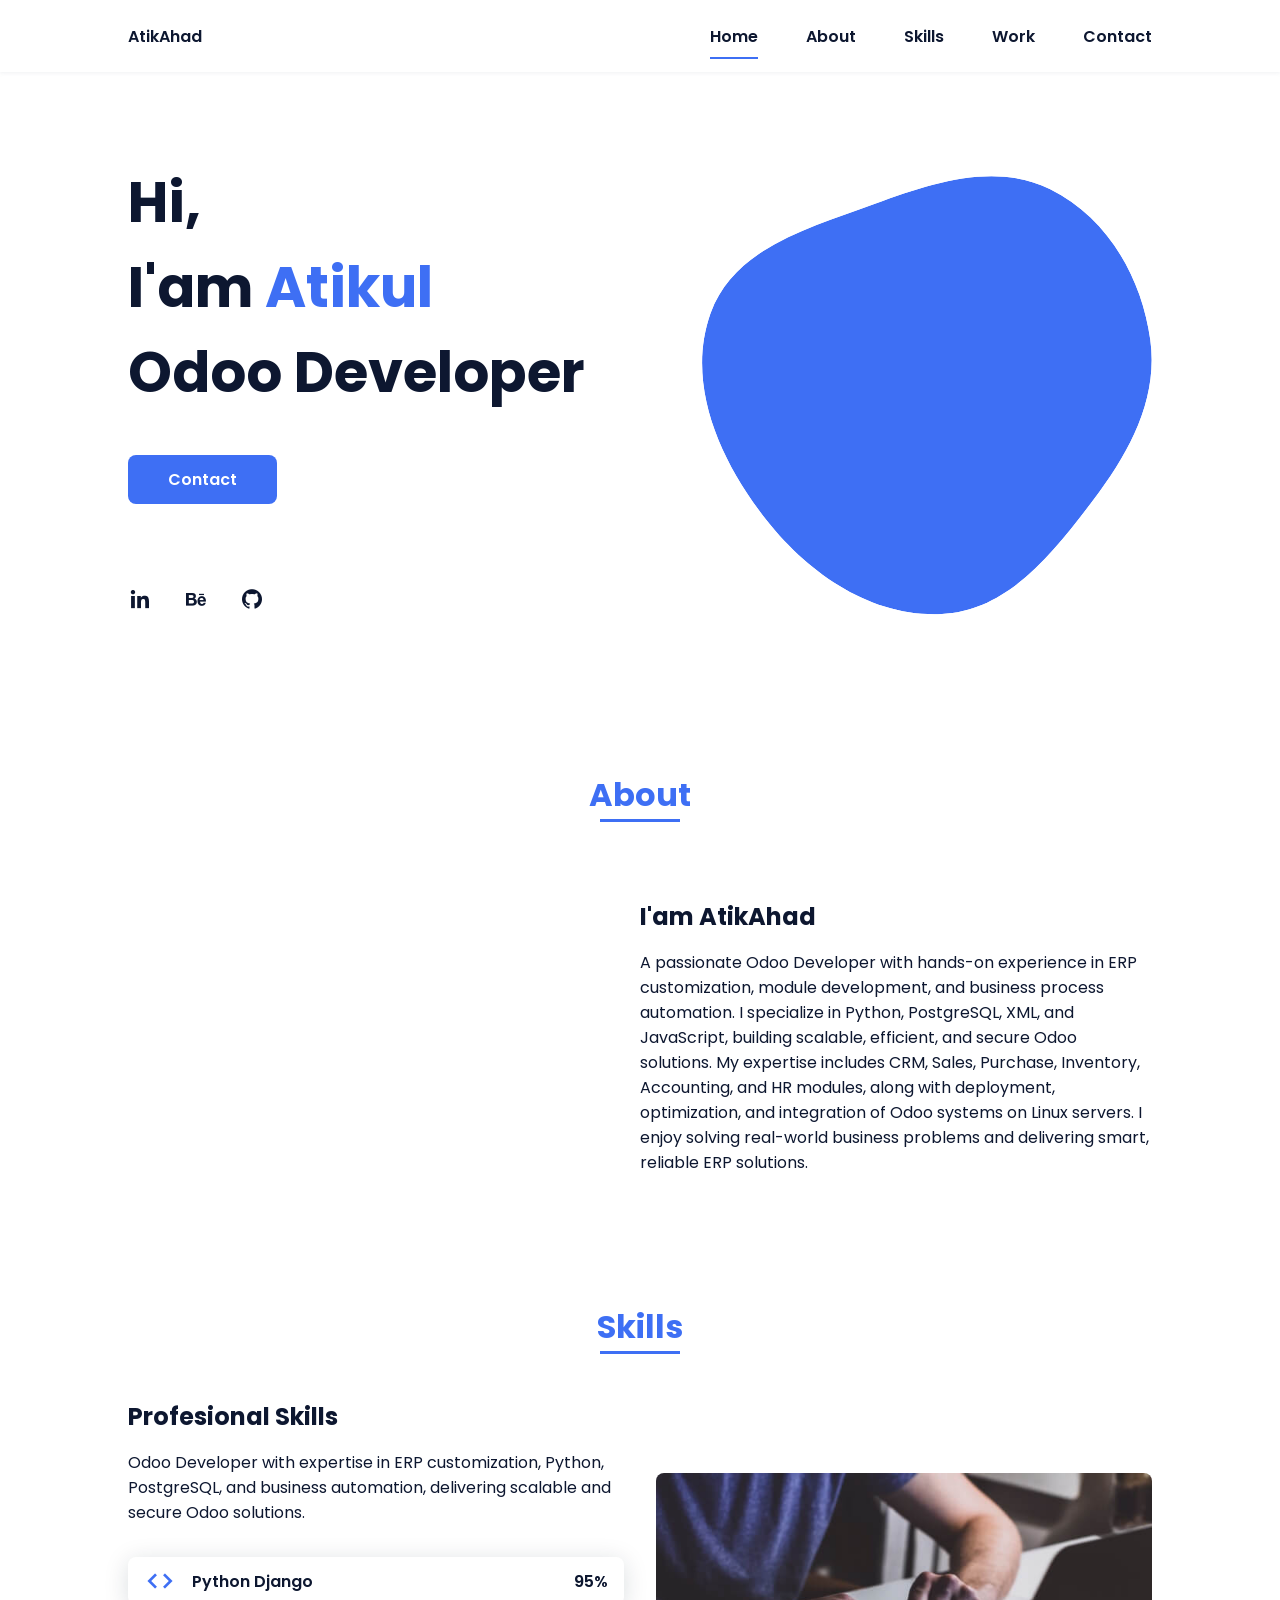
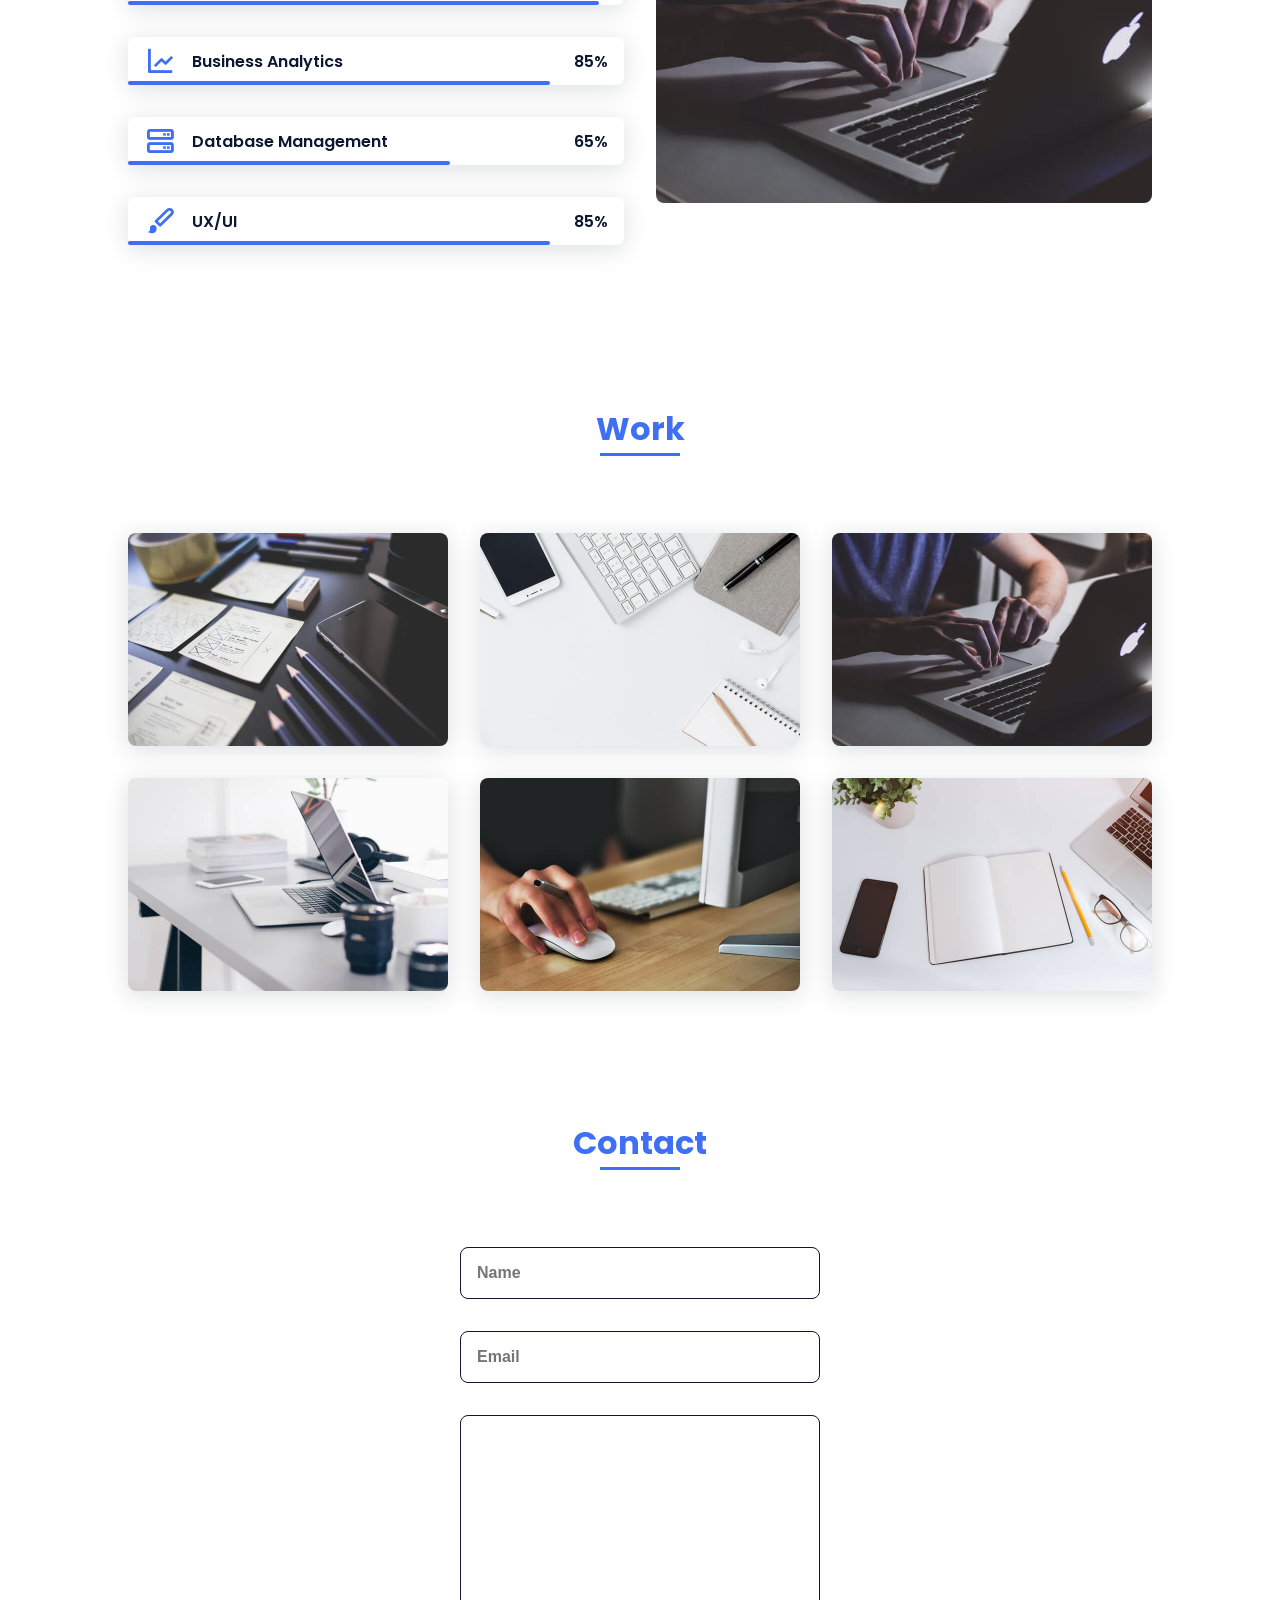
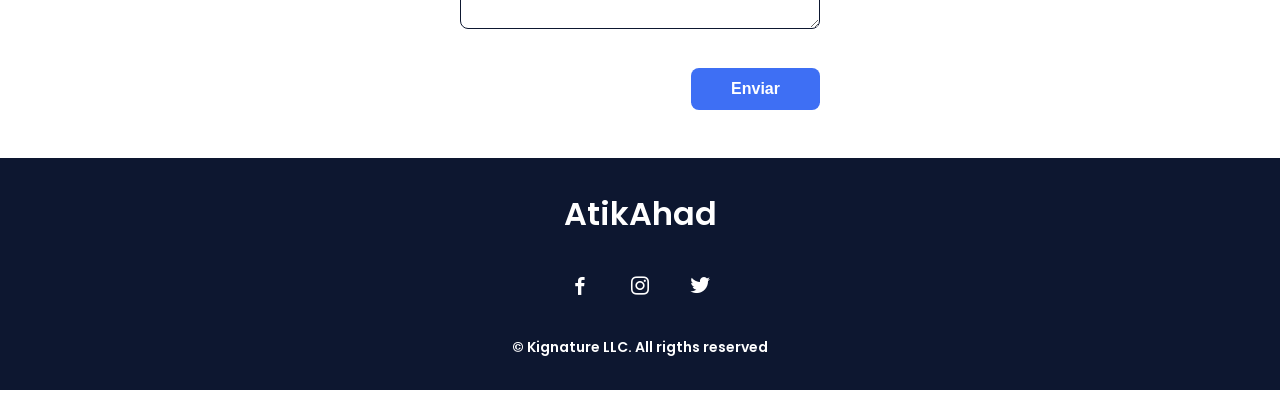
==== index.html @ 06a98d42 "Update index.html" ====
<!DOCTYPE html>
<html lang="en">
    <head>
        <meta charset="UTF-8">
        <meta name="viewport" content="width=device-width, initial-scale=1.0">

        <link rel="stylesheet" href="assets/css/styles.css">

        <!-- =====BOX ICONS===== -->
        <link href='https://cdn.jsdelivr.net/npm/boxicons@2.0.5/css/boxicons.min.css' rel='stylesheet'>

        <title>atikahad</title>
    </head>
    <body>
        <!--===== HEADER =====-->
        <header class="l-header">
            <nav class="nav bd-grid">
                <div>
                    <a href="#" class="nav__logo">AtikAhad</a>
                </div>

                <div class="nav__menu" id="nav-menu">
                    <ul class="nav__list">
                        <li class="nav__item"><a href="#home" class="nav__link active-link">Home</a></li>
                        <li class="nav__item"><a href="#about" class="nav__link">About</a></li>
                        <li class="nav__item"><a href="#skills" class="nav__link">Skills</a></li>
                        <li class="nav__item"><a href="#work" class="nav__link">Work</a></li>
                        <li class="nav__item"><a href="#contact" class="nav__link">Contact</a></li>
                    </ul>
                </div>

                <div class="nav__toggle" id="nav-toggle">
                    <i class='bx bx-menu'></i>
                </div>
            </nav>
        </header>

        <main class="l-main">
            <!--===== HOME =====-->
            <section class="home bd-grid" id="home">
                <div class="home__data">
                    <h1 class="home__title">Hi,<br>I'am <span class="home__title-color">Atikul</span><br> Odoo Developer</h1>

                    <a href="#" class="button">Contact</a>
                </div>

                <div class="home__social">
                    <a href="https://www.linkedin.com/in/iamatikahad" target="_blank" class="home__social-icon"><i class='bx bxl-linkedin'></i></a>
                    <a href="#" target="_blank" class="home__social-icon"><i class='bx bxl-behance' ></i></a>
                    <a href="https://github.com/iamatikahad" target="_blank" class="home__social-icon"><i class='bx bxl-github' ></i></a>
                </div>

                <div class="home__img">
                    <svg class="home__blob" viewBox="0 0 479 467" xmlns="http://www.w3.org/2000/svg" xmlns:xlink="http://www.w3.org/1999/xlink">
                        <mask id="mask0" mask-type="alpha">
                            <path d="M9.19024 145.964C34.0253 76.5814 114.865 54.7299 184.111 29.4823C245.804 6.98884 311.86 -14.9503 370.735 14.143C431.207 44.026 467.948 107.508 477.191 174.311C485.897 237.229 454.931 294.377 416.506 344.954C373.74 401.245 326.068 462.801 255.442 466.189C179.416 469.835 111.552 422.137 65.1576 361.805C17.4835 299.81 -17.1617 219.583 9.19024 145.964Z"/>
                        </mask>
                        <g mask="url(#mask0)">
                            <path d="M9.19024 145.964C34.0253 76.5814 114.865 54.7299 184.111 29.4823C245.804 6.98884 311.86 -14.9503 370.735 14.143C431.207 44.026 467.948 107.508 477.191 174.311C485.897 237.229 454.931 294.377 416.506 344.954C373.74 401.245 326.068 462.801 255.442 466.189C179.416 469.835 111.552 422.137 65.1576 361.805C17.4835 299.81 -17.1617 219.583 9.19024 145.964Z"/>
                            <image class="home__blob-img" x="50" y="60" href="assets/img/perfil.png"/>
                        </g>
                    </svg>
                </div>
            </section>

            <!--===== ABOUT =====-->
            <section class="about section " id="about">
                <h2 class="section-title">About</h2>

                <div class="about__container bd-grid">
                    <div class="about__img">
                        <img src="assets/img/about.jpg" alt="">
                    </div>
                    
                    <div>
                        <h2 class="about__subtitle">I'am AtikAhad</h2>
                        <p class="about__text">A passionate Odoo Developer with hands-on experience in ERP customization, module development, and business process automation. I specialize in Python, PostgreSQL, XML, and JavaScript, building scalable, efficient, and secure Odoo solutions. My expertise includes CRM, Sales, Purchase, Inventory, Accounting, and HR modules, along with deployment, optimization, and integration of Odoo systems on Linux servers. I enjoy solving real-world business problems and delivering smart, reliable ERP solutions.</p>           
                    </div>                                   
                </div>
            </section>

            <!--===== SKILLS =====-->
            <section class="skills section" id="skills">
                <h2 class="section-title">Skills</h2>

                <div class="skills__container bd-grid">          
                    <div>
                        <h2 class="skills__subtitle">Profesional Skills</h2>
                        <p class="skills__text">Odoo Developer with expertise in ERP customization, Python, PostgreSQL, and business automation, delivering scalable and secure Odoo solutions.</p>
                        <div class="skills__data">
                            <div class="skills__names">
                                <i class="bx bx-code skills__icon"></i>
                                <span class="skills__name">Python Django</span>
                            </div>
                            <div class="skills__bar skills__python">

                            </div>
                            <div>
                                <span class="skills__percentage">95%</span>
                            </div>
                        </div>
                        <div class="skills__data">
                            <div class="skills__names">
                                <i class='bx bx-line-chart skills__icon'></i>
                                <span class="skills__name">Business Analytics</span>
                            </div>
                            <div class="skills__bar skills__Business">
                                
                            </div>
                            <div>
                                <span class="skills__percentage">85%</span>
                            </div>
                        </div>
                        <div class="skills__data">
                            <div class="skills__names">
                                <i class='bx bx-server skills__icon'></i>
                                <span class="skills__name">Database Management</span>
                            </div>
                            <div class="skills__bar skills__DB">
                                
                            </div>
                            <div>
                                <span class="skills__percentage">65%</span>
                            </div>
                        </div>
                        <div class="skills__data">
                            <div class="skills__names">
                                <i class='bx bxs-paint skills__icon'></i>
                                <span class="skills__name">UX/UI</span>
                            </div>
                            <div class="skills__bar skills__ux">
                                
                            </div>
                            <div>
                                <span class="skills__percentage">85%</span>
                            </div>
                        </div>
                    </div>
                    
                    <div>              
                        <img src="assets/img/work3.jpg" alt="" class="skills__img">
                    </div>
                </div>
            </section>

            <!--===== WORK =====-->
            <section class="work section" id="work">
                <h2 class="section-title">Work</h2>

                <div class="work__container bd-grid">
                    <a href="" class="work__img">
                        <img src="assets/img/work1.jpg" alt="">
                    </a>
                    <a href="" class="work__img">
                        <img src="assets/img/work2.jpg" alt="">
                    </a>
                    <a href="" class="work__img">
                        <img src="assets/img/work3.jpg" alt="">
                    </a>
                    <a href="" class="work__img">
                        <img src="assets/img/work4.jpg" alt="">
                    </a>
                    <a href="" class="work__img">
                        <img src="assets/img/work5.jpg" alt="">
                    </a>
                    <a href="" class="work__img">
                        <img src="assets/img/work6.jpg" alt="">
                    </a>
                </div>
            </section>

            <!--===== CONTACT =====-->
            <section class="contact section" id="contact">
                <h2 class="section-title">Contact</h2>

                <div class="contact__container bd-grid">
                    <form action="" class="contact__form">
                        <input type="text" placeholder="Name" class="contact__input">
                        <input type="email" placeholder="Email" class="contact__input">
                        <textarea name="" id="" cols="0" rows="10" class="contact__input"></textarea>
                        <input type="button" value="Enviar" class="contact__button button">
                    </form>
                </div>
            </section>
        </main>

        <!--===== FOOTER =====-->
        <footer class="footer">
            <p class="footer__title">AtikAhad</p>
            <div class="footer__social">
                <a href="https://www.facebook.com/iamatikahad" target="_blank" class="footer__icon"><i class='bx bxl-facebook' ></i></a>
                <a href="https://www.instagram.com/iamatikahad/" target="_blank" class="footer__icon"><i class='bx bxl-instagram' ></i></a>
                <a href="#" target="_blank" class="footer__icon"><i class='bx bxl-twitter' ></i></a>
            </div>
            <p class="footer__copy">&#169; Kignature LLC. All rigths reserved</p>
        </footer>


        <!--===== SCROLL REVEAL =====-->
        <script src="https://unpkg.com/scrollreveal"></script>

        <!--===== MAIN JS =====-->
        <script src="assets/js/main.js"></script>
    </body>
</html>
---- assets/css/styles.css ----
/*===== GOOGLE FONTS =====*/
@import url("https://fonts.googleapis.com/css2?family=Poppins:wght@400;600;700&display=swap");
/*===== VARIABLES CSS =====*/
:root {
  --header-height: 3rem;
  --font-semi: 600;
  /*===== Colores =====*/
  /*Purple 260 - Red 355 - Blue 224 - Pink 340*/
  /* HSL color mode */
  --hue-color: 224;
  --first-color: hsl(var(--hue-color), 89%, 60%);
  --second-color: hsl(var(--hue-color), 56%, 12%);
  /*===== Fuente y tipografia =====*/
  --body-font: "Poppins", sans-serif;
  --big-font-size: 2rem;
  --h2-font-size: 1.25rem;
  --normal-font-size: .938rem;
  --smaller-font-size: .75rem;
  /*===== Margenes =====*/
  --mb-2: 1rem;
  --mb-4: 2rem;
  --mb-5: 2.5rem;
  --mb-6: 3rem;
  /*===== z index =====*/
  --z-back: -10;
  --z-fixed: 100;
}
@media screen and (min-width: 968px) {
  :root {
    --big-font-size: 3.5rem;
    --h2-font-size: 2rem;
    --normal-font-size: 1rem;
    --smaller-font-size: .875rem;
  }
}

/*===== BASE =====*/
*, ::before, ::after {
  box-sizing: border-box;
}

html {
  scroll-behavior: smooth;
}

body {
  margin: var(--header-height) 0 0 0;
  font-family: var(--body-font);
  font-size: var(--normal-font-size);
  color: var(--second-color);
}

h1, h2, p {
  margin: 0;
}

ul {
  margin: 0;
  padding: 0;
  list-style: none;
}

a {
  text-decoration: none;
}

img {
  max-width: 100%;
  height: auto;
  display: block;
}

/*===== CLASS CSS ===== */
.section-title {
  position: relative;
  font-size: var(--h2-font-size);
  color: var(--first-color);
  margin-top: var(--mb-2);
  margin-bottom: var(--mb-4);
  text-align: center;
}
.section-title::after {
  position: absolute;
  content: "";
  width: 64px;
  height: 0.18rem;
  left: 0;
  right: 0;
  margin: auto;
  top: 2rem;
  background-color: var(--first-color);
}

.section {
  padding-top: 3rem;
  padding-bottom: 2rem;
}

/*===== LAYOUT =====*/
.bd-grid {
  max-width: 1024px;
  display: grid;
  margin-left: var(--mb-2);
  margin-right: var(--mb-2);
}

.l-header {
  width: 100%;
  position: fixed;
  top: 0;
  left: 0;
  z-index: var(--z-fixed);
  background-color: #fff;
  box-shadow: 0 1px 4px rgba(146, 161, 176, 0.15);
}

/*===== NAV =====*/
.nav {
  height: var(--header-height);
  display: flex;
  justify-content: space-between;
  align-items: center;
  font-weight: var(--font-semi);
}
@media screen and (max-width: 767px) {
  .nav__menu {
    position: fixed;
    top: var(--header-height);
    right: -100%;
    width: 80%;
    height: 100%;
    padding: 2rem;
    background-color: var(--second-color);
    transition: 0.5s;
  }
}
.nav__item {
  margin-bottom: var(--mb-4);
}
.nav__link {
  position: relative;
  color: #fff;
}
.nav__link:hover {
  position: relative;
}
.nav__link:hover::after {
  position: absolute;
  content: "";
  width: 100%;
  height: 0.18rem;
  left: 0;
  top: 2rem;
  background-color: var(--first-color);
}
.nav__logo {
  color: var(--second-color);
}
.nav__toggle {
  color: var(--second-color);
  font-size: 1.5rem;
  cursor: pointer;
}

/*Active menu*/
.active-link::after {
  position: absolute;
  content: "";
  width: 100%;
  height: 0.18rem;
  left: 0;
  top: 2rem;
  background-color: var(--first-color);
}

/*=== Show menu ===*/
.show {
  right: 0;
}

/*===== HOME =====*/
.home {
  position: relative;
  row-gap: 5rem;
  padding: 4rem 0 5rem;
}
.home__data {
  align-self: center;
}
.home__title {
  font-size: var(--big-font-size);
  margin-bottom: var(--mb-5);
}
.home__title-color {
  color: var(--first-color);
}
.home__social {
  display: flex;
  flex-direction: column;
}
.home__social-icon {
  width: max-content;
  margin-bottom: var(--mb-2);
  font-size: 1.5rem;
  color: var(--second-color);
}
.home__social-icon:hover {
  color: var(--first-color);
}
.home__img {
  position: absolute;
  right: 0;
  bottom: 0;
  width: 260px;
}
.home__blob {
  fill: var(--first-color);
}
.home__blob-img {
  width: 360px;
}

/*BUTTONS*/
.button {
  display: inline-block;
  background-color: var(--first-color);
  color: #fff;
  padding: 0.75rem 2.5rem;
  font-weight: var(--font-semi);
  border-radius: 0.5rem;
  transition: 0.3s;
}
.button:hover {
  box-shadow: 0px 10px 36px rgba(0, 0, 0, 0.15);
}

/* ===== ABOUT =====*/
.about__container {
  row-gap: 2rem;
  text-align: center;
}
.about__subtitle {
  margin-bottom: var(--mb-2);
}
.about__img {
  justify-self: center;
}
.about__img img {
  width: 200px;
  border-radius: 0.5rem;
}

/* ===== SKILLS =====*/
.skills__container {
  row-gap: 2rem;
  text-align: center;
}
.skills__subtitle {
  margin-bottom: var(--mb-2);
}
.skills__text {
  margin-bottom: var(--mb-4);
}
.skills__data {
  display: flex;
  justify-content: space-between;
  align-items: center;
  position: relative;
  font-weight: var(--font-semi);
  padding: 0.5rem 1rem;
  margin-bottom: var(--mb-4);
  border-radius: 0.5rem;
  box-shadow: 0px 4px 25px rgba(14, 36, 49, 0.15);
}
.skills__icon {
  font-size: 2rem;
  margin-right: var(--mb-2);
  color: var(--first-color);
}
.skills__names {
  display: flex;
  align-items: center;
}
.skills__bar {
  position: absolute;
  left: 0;
  bottom: 0;
  background-color: var(--first-color);
  height: 0.25rem;
  border-radius: 0.5rem;
  z-index: var(--z-back);
}
.skills__python{
  width: 95%;
}
.skills__Business {
  width: 85%;
}
.skills__DB {
  width: 65%;
}
.skills__ux {
  width: 85%;
}
.skills__img {
  border-radius: 0.5rem;
}

/* ===== WORK =====*/
.work__container {
  row-gap: 2rem;
}
.work__img {
  box-shadow: 0px 4px 25px rgba(14, 36, 49, 0.15);
  border-radius: 0.5rem;
  overflow: hidden;
}
.work__img img {
  transition: 1s;
}
.work__img img:hover {
  transform: scale(1.1);
}

/* ===== CONTACT =====*/
.contact__input {
  width: 100%;
  font-size: var(--normal-font-size);
  font-weight: var(--font-semi);
  padding: 1rem;
  border-radius: 0.5rem;
  border: 1.5px solid var(--second-color);
  outline: none;
  margin-bottom: var(--mb-4);
}
.contact__button {
  display: block;
  border: none;
  outline: none;
  font-size: var(--normal-font-size);
  cursor: pointer;
  margin-left: auto;
}

/* ===== FOOTER =====*/
.footer {
  background-color: var(--second-color);
  color: #fff;
  text-align: center;
  font-weight: var(--font-semi);
  padding: 2rem 0;
}
.footer__title {
  font-size: 2rem;
  margin-bottom: var(--mb-4);
}
.footer__social {
  margin-bottom: var(--mb-4);
}
.footer__icon {
  font-size: 1.5rem;
  color: #fff;
  margin: 0 var(--mb-2);
}
.footer__copy {
  font-size: var(--smaller-font-size);
}

/* ===== MEDIA QUERIES=====*/
@media screen and (max-width: 320px) {
  .home {
    row-gap: 2rem;
  }
  .home__img {
    width: 200px;
  }
}
@media screen and (min-width: 576px) {
  .home {
    padding: 4rem 0 2rem;
  }
  .home__social {
    padding-top: 0;
    padding-bottom: 2.5rem;
    flex-direction: row;
    align-self: flex-end;
  }
  .home__social-icon {
    margin-bottom: 0;
    margin-right: var(--mb-4);
  }
  .home__img {
    width: 300px;
    bottom: 25%;
  }
  .about__container {
    grid-template-columns: repeat(2, 1fr);
    align-items: center;
    text-align: initial;
  }
  .skills__container {
    grid-template-columns: 0.7fr;
    justify-content: center;
    column-gap: 1rem;
  }
  .work__container {
    grid-template-columns: repeat(2, 1fr);
    column-gap: 2rem;
    padding-top: 2rem;
  }
  .contact__form {
    width: 360px;
    padding-top: 2rem;
  }
  .contact__container {
    justify-items: center;
  }
}
@media screen and (min-width: 768px) {
  body {
    margin: 0;
  }
  .section {
    padding-top: 4rem;
    padding-bottom: 3rem;
  }
  .section-title {
    margin-bottom: var(--mb-6);
  }
  .section-title::after {
    width: 80px;
    top: 3rem;
  }
  .nav {
    height: calc(var(--header-height) + 1.5rem);
  }
  .nav__list {
    display: flex;
    padding-top: 0;
  }
  .nav__item {
    margin-left: var(--mb-6);
    margin-bottom: 0;
  }
  .nav__toggle {
    display: none;
  }
  .nav__link {
    color: var(--second-color);
  }
  .home {
    padding: 8rem 0 2rem;
  }
  .home__img {
    width: 400px;
    bottom: 10%;
  }
  .about__container {
    padding-top: 2rem;
  }
  .about__img img {
    width: 300px;
  }
  .skills__container {
    grid-template-columns: repeat(2, 1fr);
    column-gap: 2rem;
    align-items: center;
    text-align: initial;
  }
  .work__container {
    grid-template-columns: repeat(3, 1fr);
    column-gap: 2rem;
  }
}
@media screen and (min-width: 992px) {
  .bd-grid {
    margin-left: auto;
    margin-right: auto;
  }
  .home {
    padding: 10rem 0 2rem;
  }
  .home__img {
    width: 450px;
  }
}
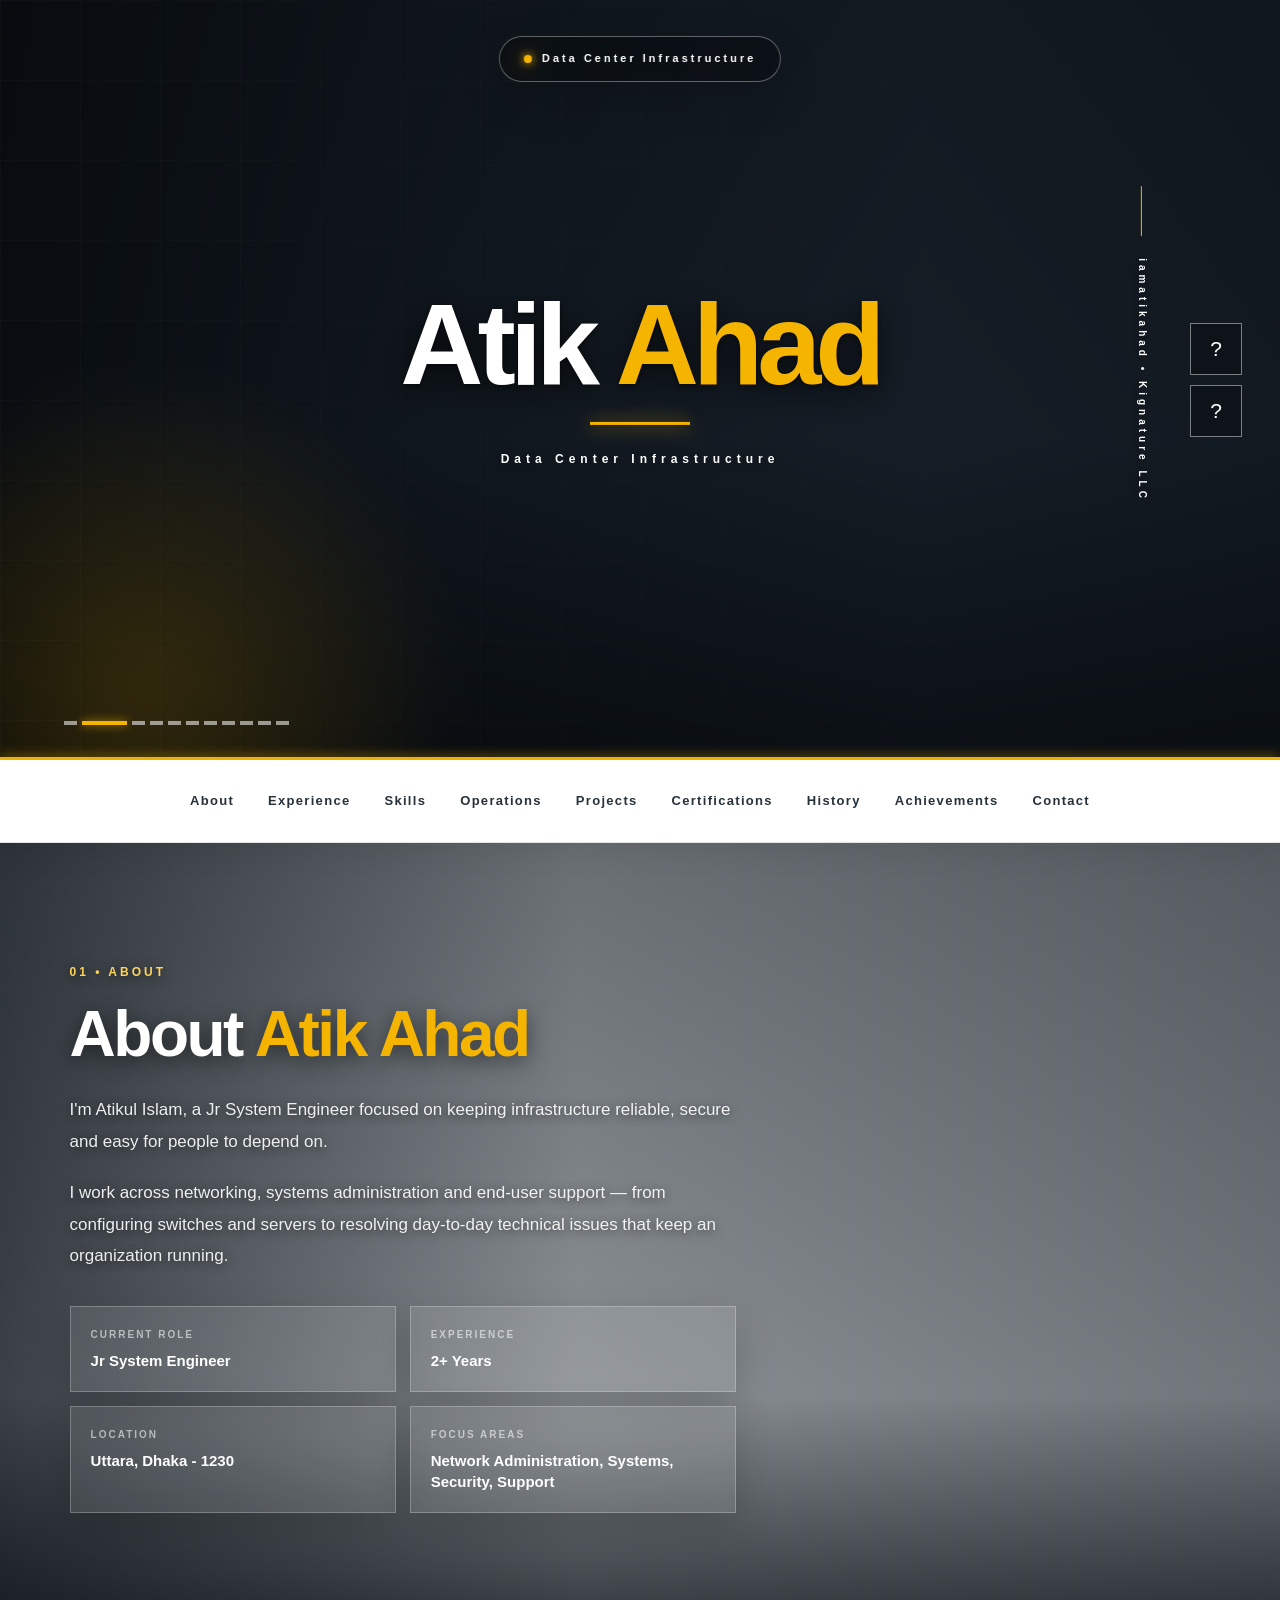
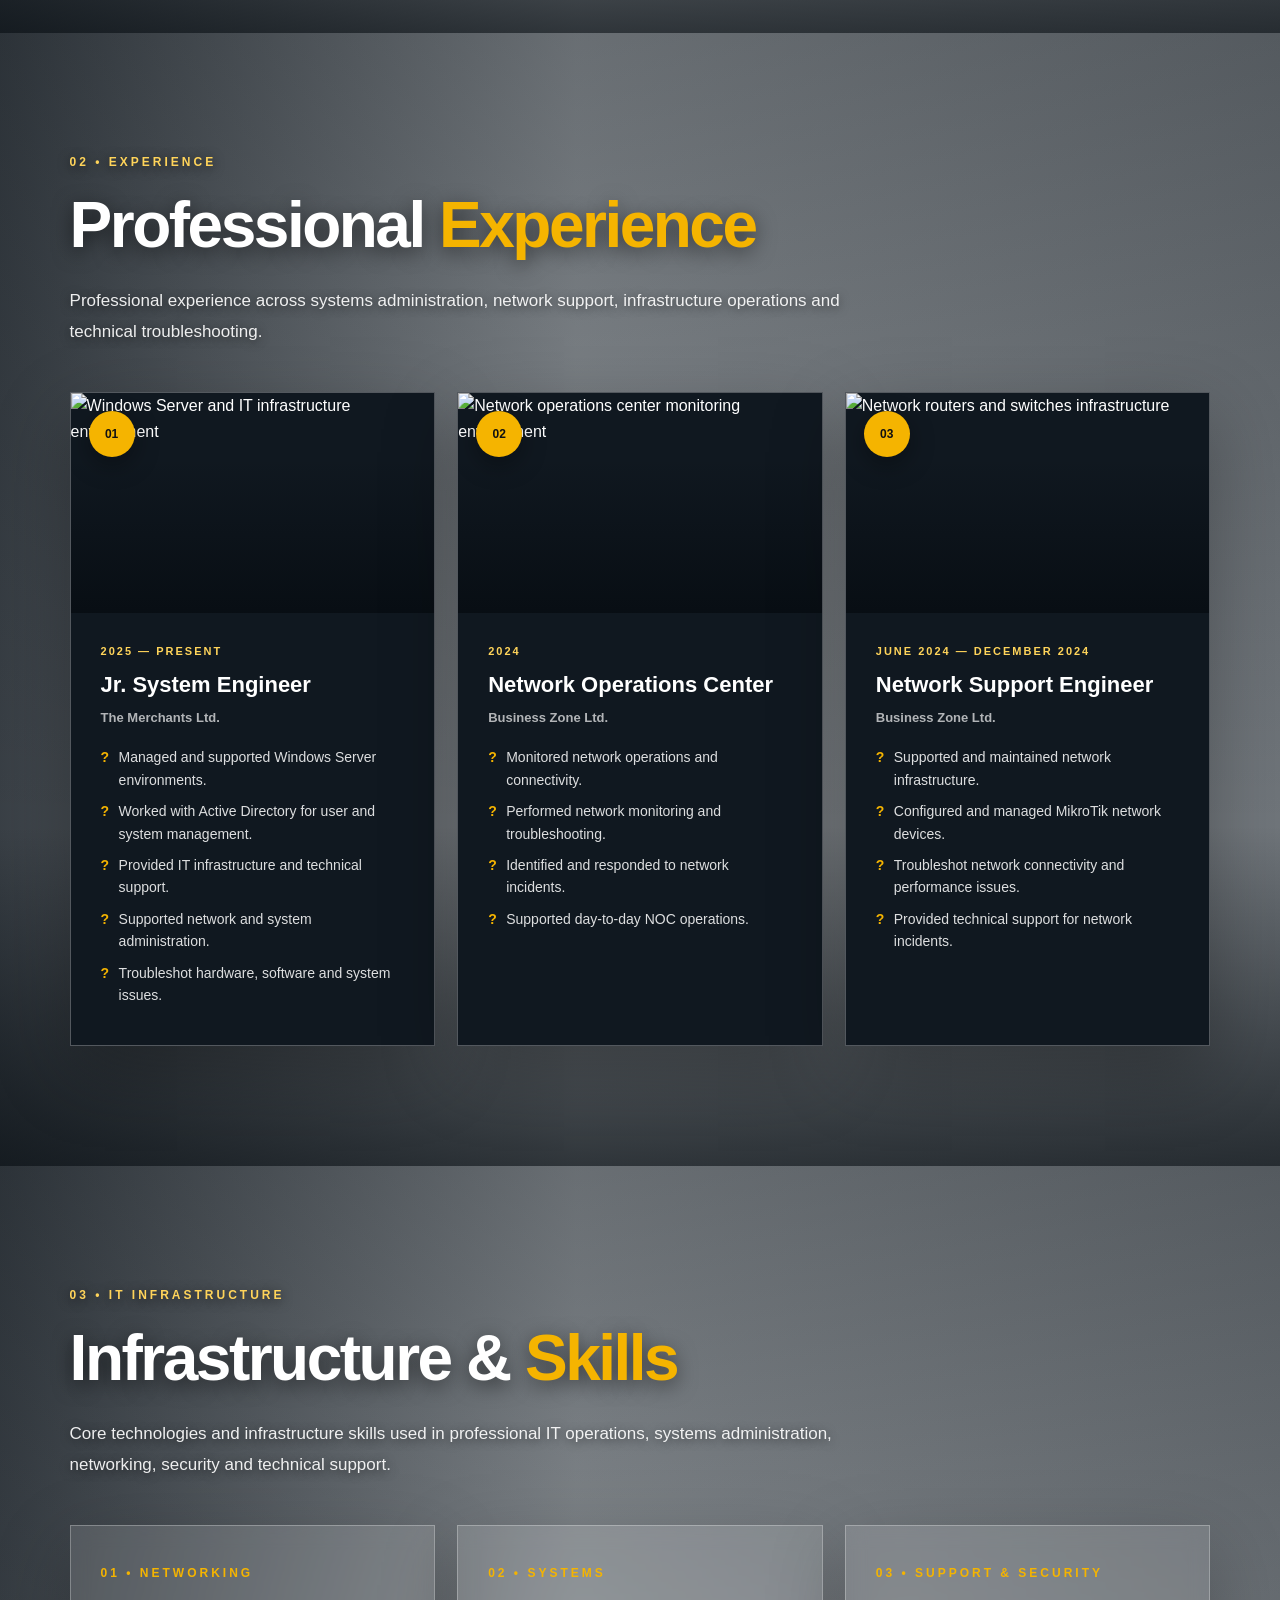
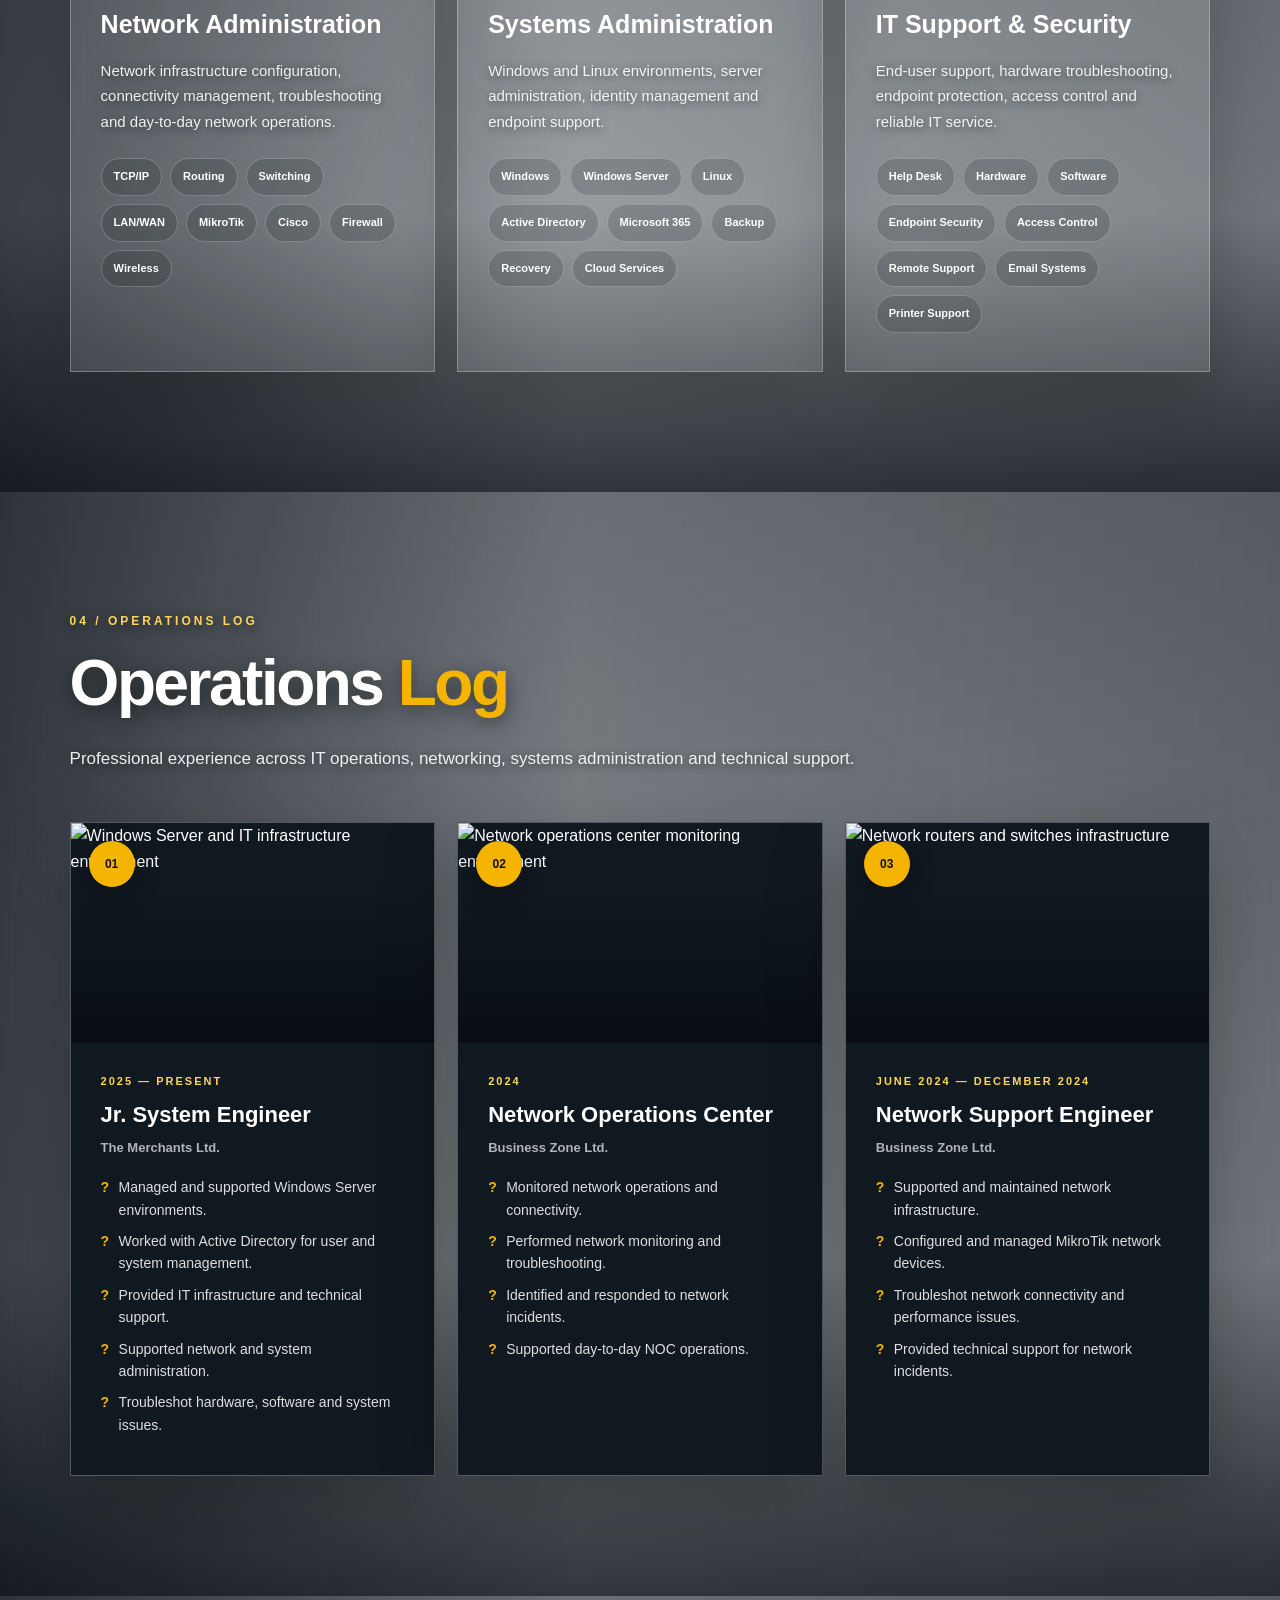
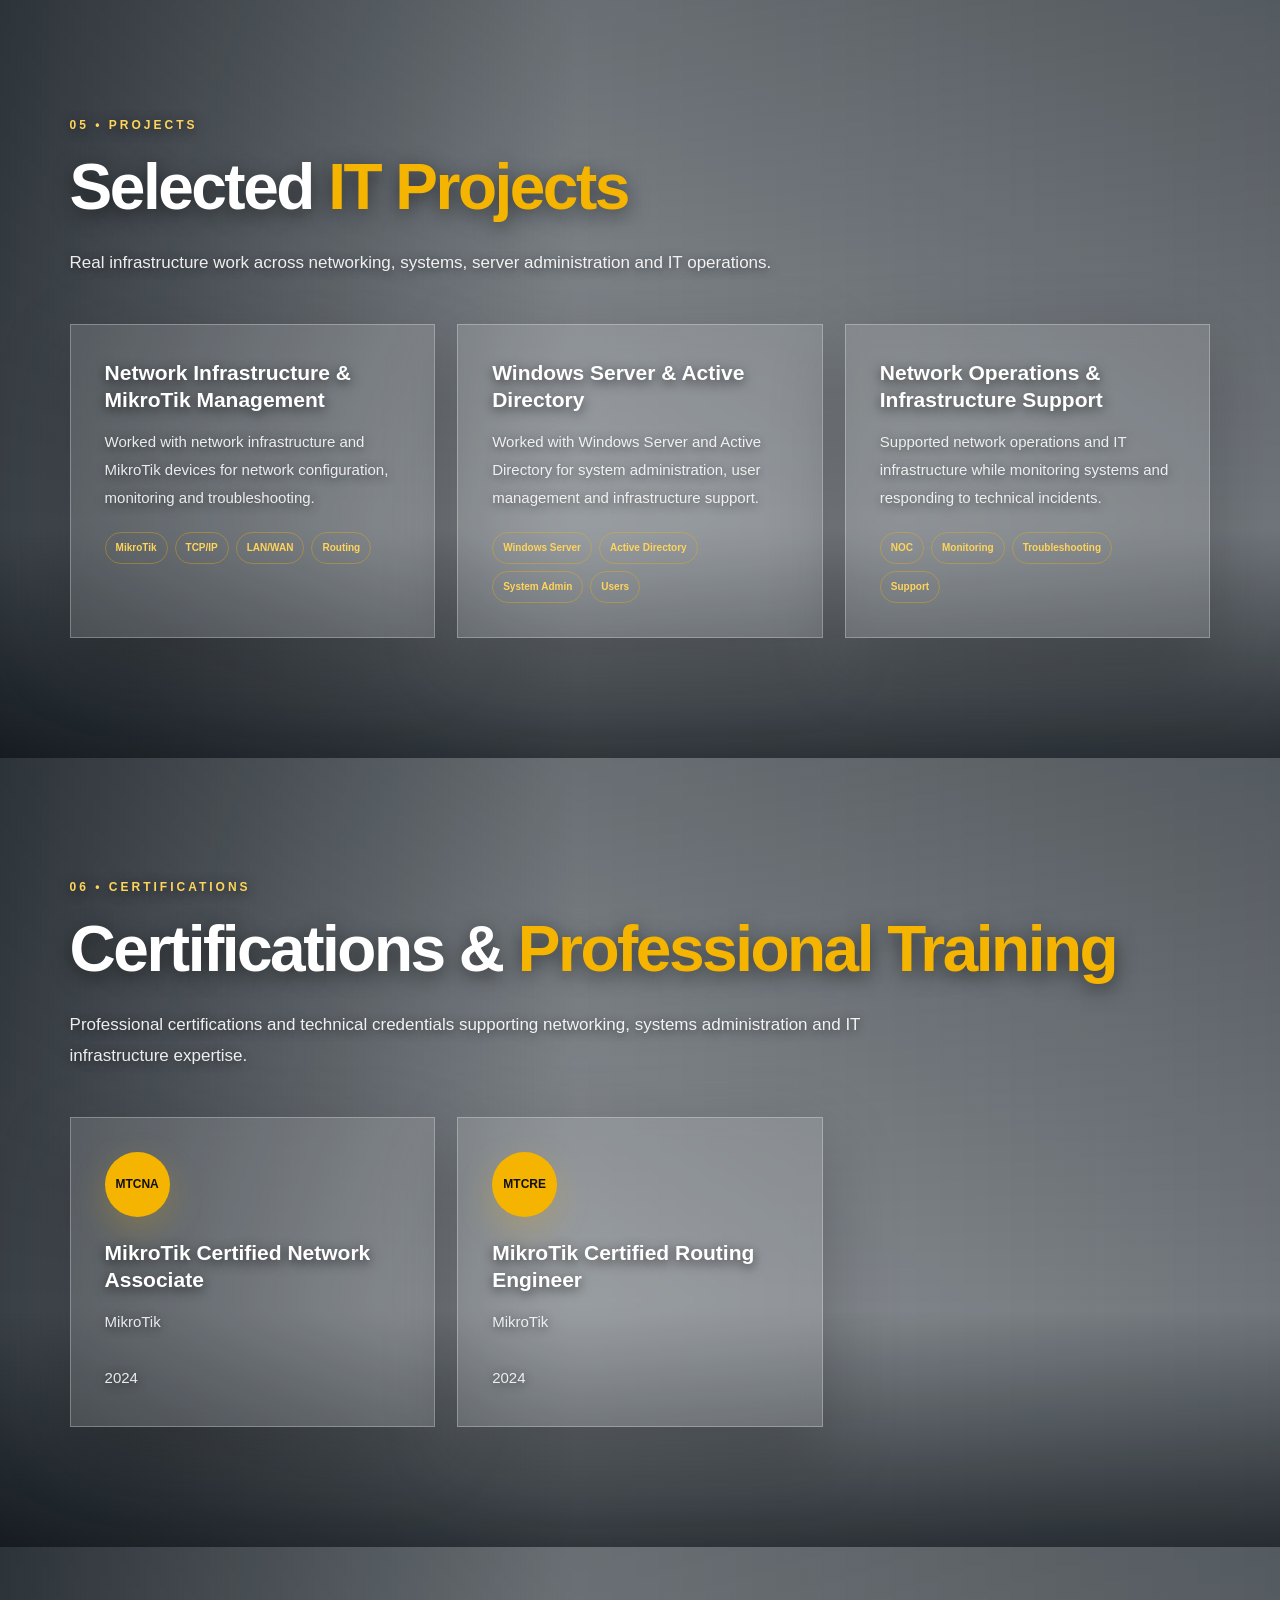
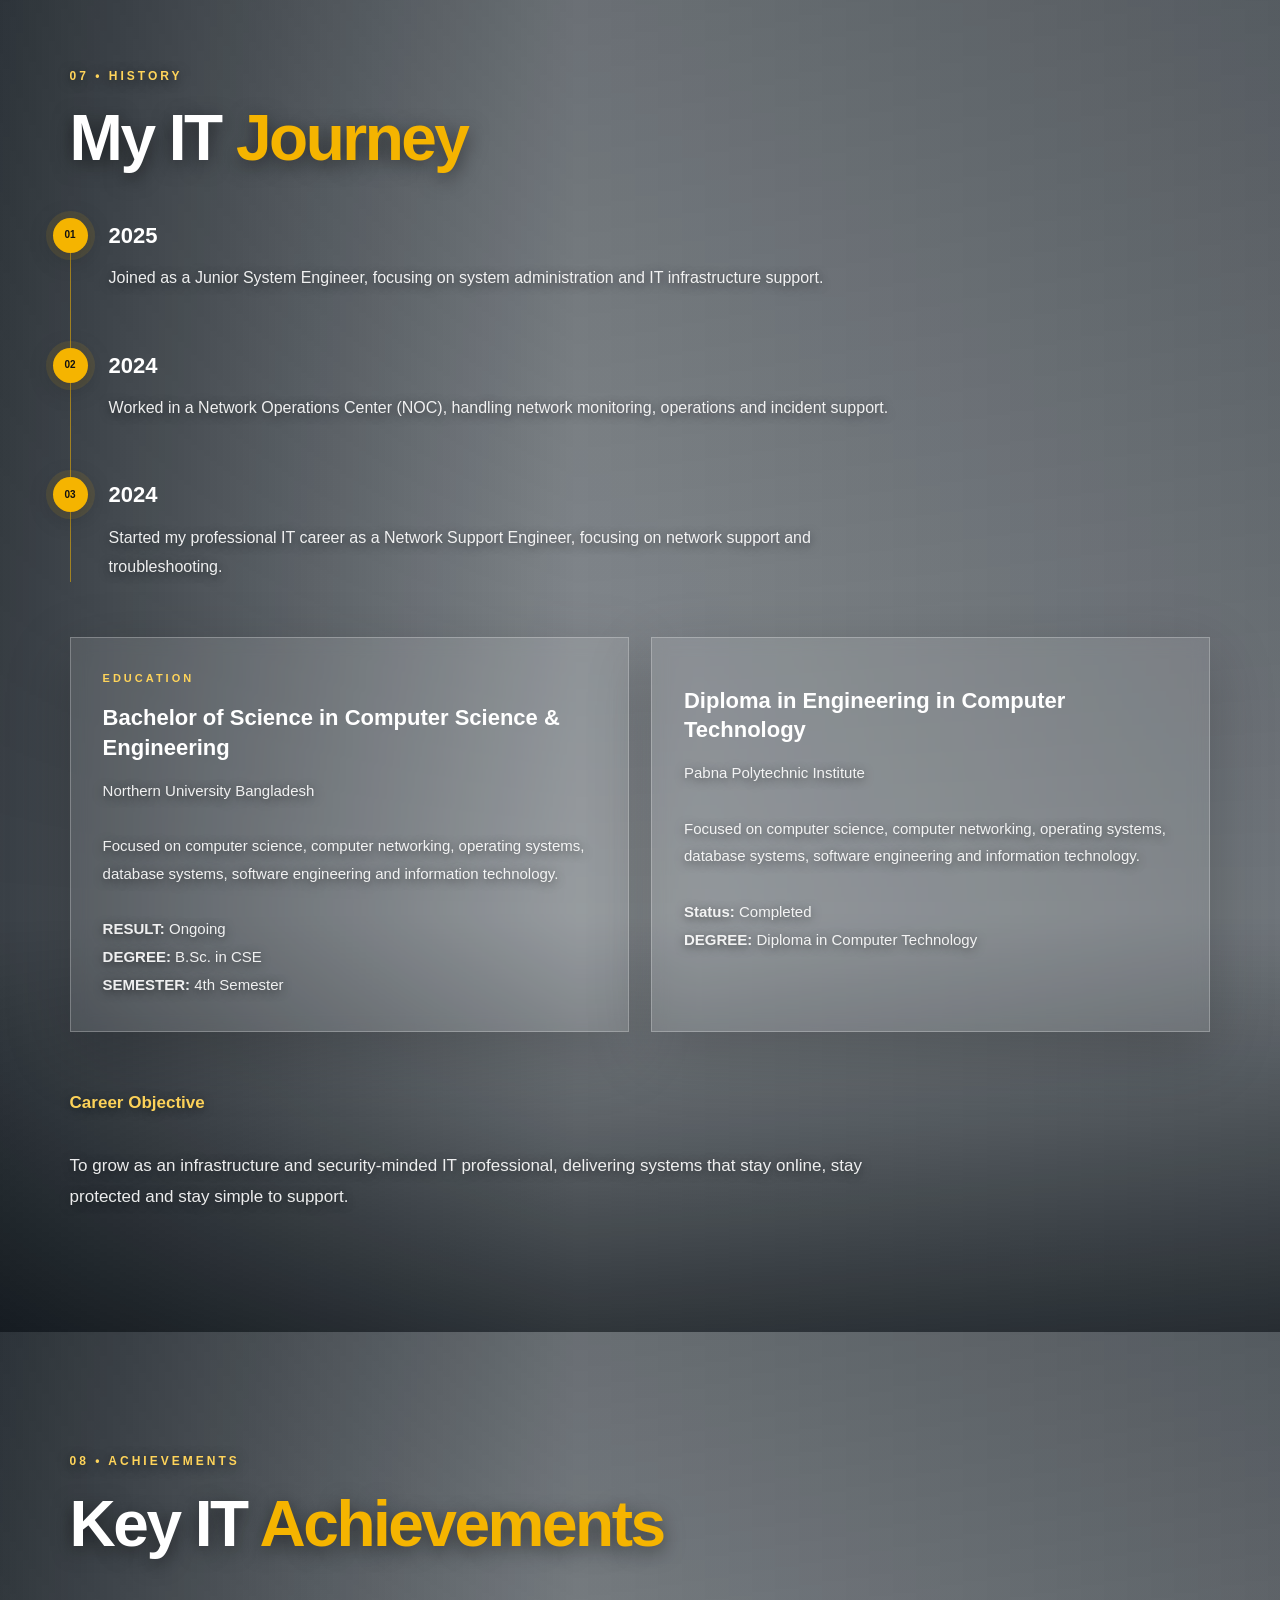
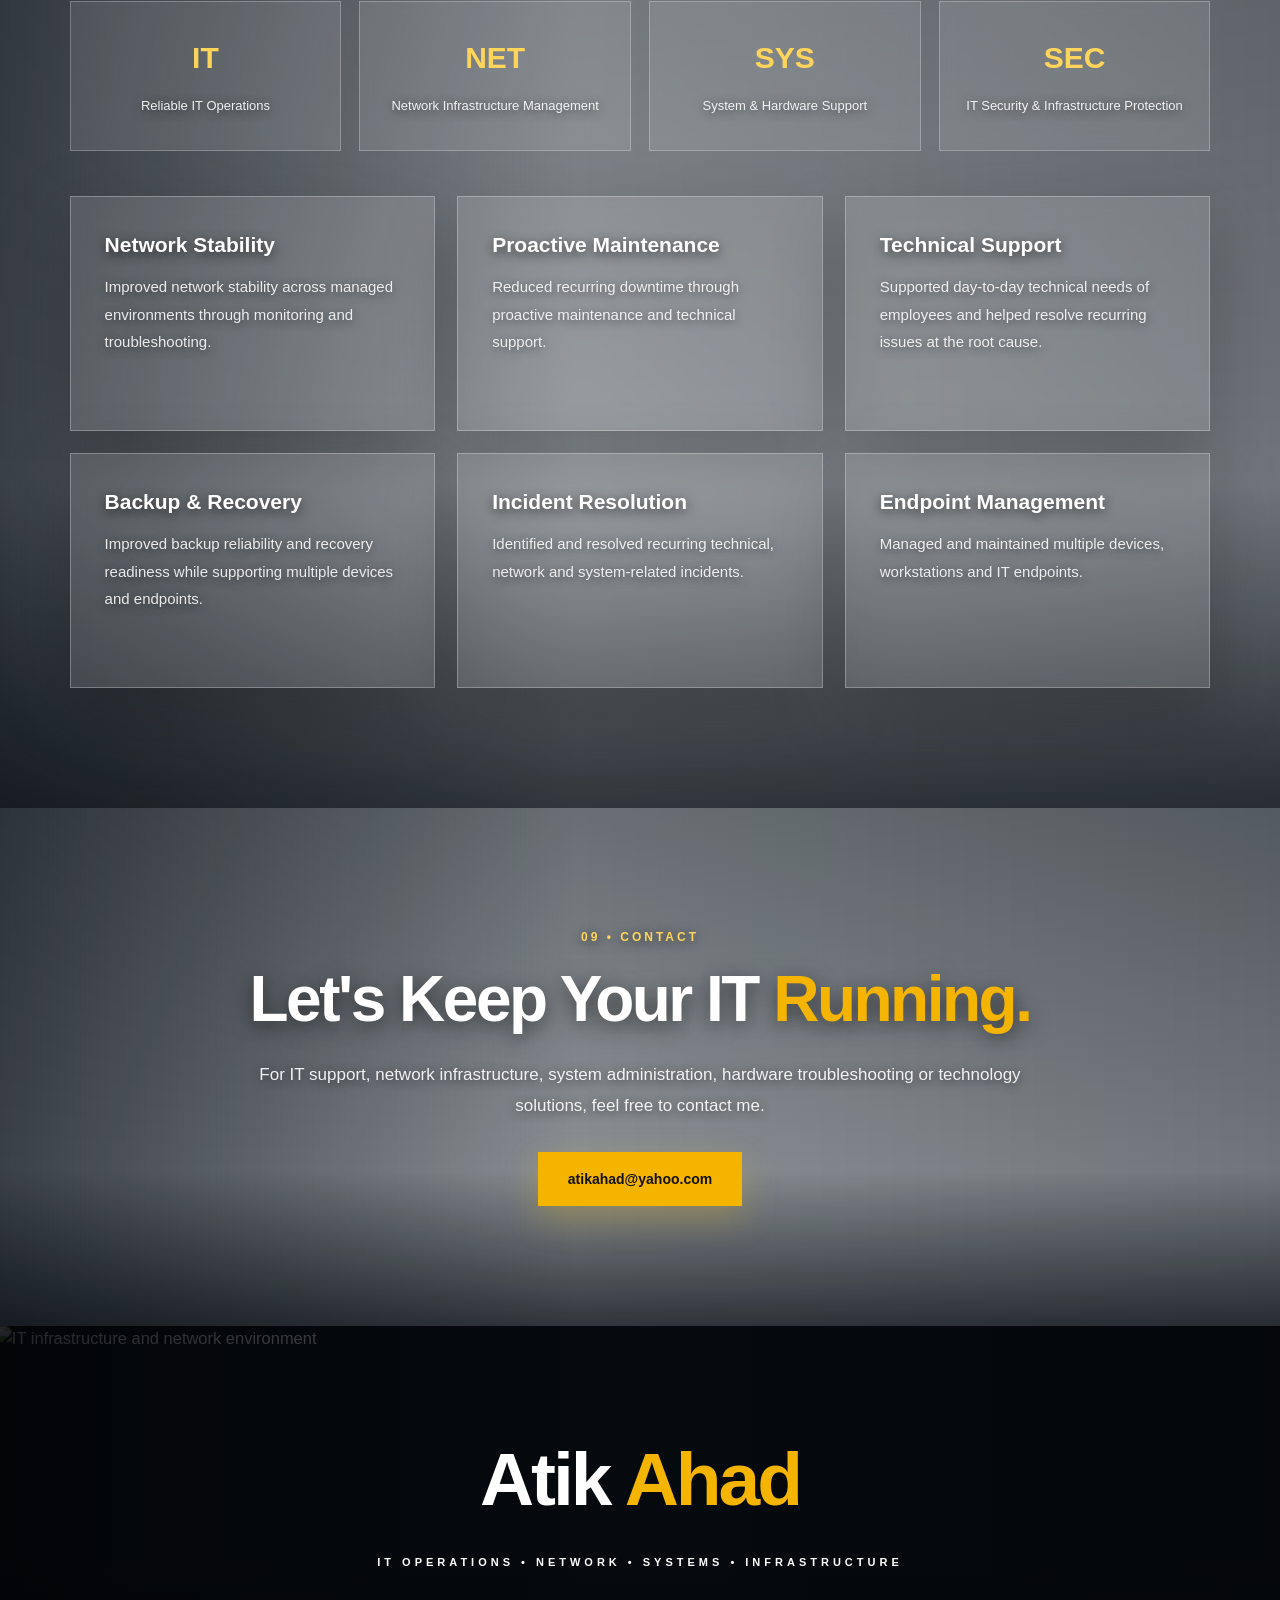
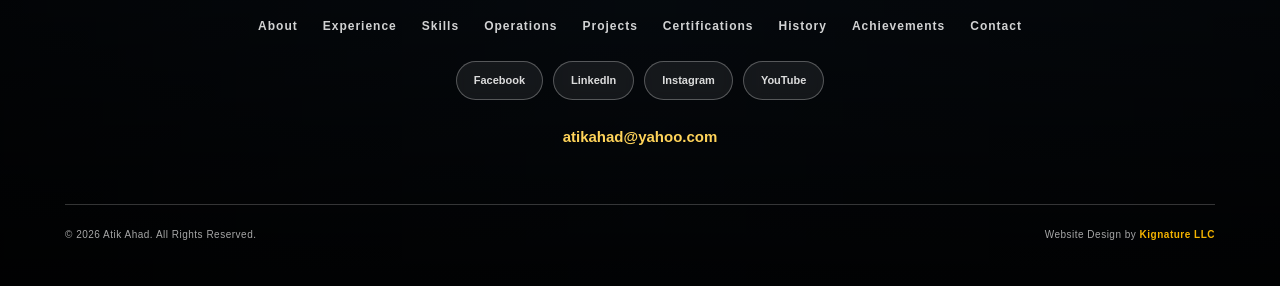
==== commit a2707500: "Add files via upload" ====
--- a/index.html
+++ b/index.html
@@ -1,206 +1,1950 @@
-<!DOCTYPE html>
-<html lang="en">
-    <head>
-        <meta charset="UTF-8">
-        <meta name="viewport" content="width=device-width, initial-scale=1.0">
-
-        <link rel="stylesheet" href="assets/css/styles.css">
-
-        <!-- =====BOX ICONS===== -->
-        <link href='https://cdn.jsdelivr.net/npm/boxicons@2.0.5/css/boxicons.min.css' rel='stylesheet'>
-
-        <title>atikahad</title>
-    </head>
-    <body>
-        <!--===== HEADER =====-->
-        <header class="l-header">
-            <nav class="nav bd-grid">
-                <div>
-                    <a href="#" class="nav__logo">AtikAhad</a>
-                </div>
-
-                <div class="nav__menu" id="nav-menu">
-                    <ul class="nav__list">
-                        <li class="nav__item"><a href="#home" class="nav__link active-link">Home</a></li>
-                        <li class="nav__item"><a href="#about" class="nav__link">About</a></li>
-                        <li class="nav__item"><a href="#skills" class="nav__link">Skills</a></li>
-                        <li class="nav__item"><a href="#work" class="nav__link">Work</a></li>
-                        <li class="nav__item"><a href="#contact" class="nav__link">Contact</a></li>
-                    </ul>
-                </div>
-
-                <div class="nav__toggle" id="nav-toggle">
-                    <i class='bx bx-menu'></i>
-                </div>
-            </nav>
-        </header>
-
-        <main class="l-main">
-            <!--===== HOME =====-->
-            <section class="home bd-grid" id="home">
-                <div class="home__data">
-                    <h1 class="home__title">Hi,<br>I'am <span class="home__title-color">Atikul</span><br> Odoo Developer</h1>
-
-                    <a href="#" class="button">Contact</a>
-                </div>
-
-                <div class="home__social">
-                    <a href="https://www.linkedin.com/in/iamatikahad" target="_blank" class="home__social-icon"><i class='bx bxl-linkedin'></i></a>
-                    <a href="#" target="_blank" class="home__social-icon"><i class='bx bxl-behance' ></i></a>
-                    <a href="https://github.com/iamatikahad" target="_blank" class="home__social-icon"><i class='bx bxl-github' ></i></a>
-                </div>
-
-                <div class="home__img">
-                    <svg class="home__blob" viewBox="0 0 479 467" xmlns="http://www.w3.org/2000/svg" xmlns:xlink="http://www.w3.org/1999/xlink">
-                        <mask id="mask0" mask-type="alpha">
-                            <path d="M9.19024 145.964C34.0253 76.5814 114.865 54.7299 184.111 29.4823C245.804 6.98884 311.86 -14.9503 370.735 14.143C431.207 44.026 467.948 107.508 477.191 174.311C485.897 237.229 454.931 294.377 416.506 344.954C373.74 401.245 326.068 462.801 255.442 466.189C179.416 469.835 111.552 422.137 65.1576 361.805C17.4835 299.81 -17.1617 219.583 9.19024 145.964Z"/>
-                        </mask>
-                        <g mask="url(#mask0)">
-                            <path d="M9.19024 145.964C34.0253 76.5814 114.865 54.7299 184.111 29.4823C245.804 6.98884 311.86 -14.9503 370.735 14.143C431.207 44.026 467.948 107.508 477.191 174.311C485.897 237.229 454.931 294.377 416.506 344.954C373.74 401.245 326.068 462.801 255.442 466.189C179.416 469.835 111.552 422.137 65.1576 361.805C17.4835 299.81 -17.1617 219.583 9.19024 145.964Z"/>
-                            <image class="home__blob-img" x="50" y="60" href="assets/img/perfil.png"/>
-                        </g>
-                    </svg>
-                </div>
-            </section>
-
-            <!--===== ABOUT =====-->
-            <section class="about section " id="about">
-                <h2 class="section-title">About</h2>
-
-                <div class="about__container bd-grid">
-                    <div class="about__img">
-                        <img src="assets/img/about.jpg" alt="">
-                    </div>
-                    
-                    <div>
-                        <h2 class="about__subtitle">I'am AtikAhad</h2>
-                        <p class="about__text">A passionate Odoo Developer with hands-on experience in ERP customization, module development, and business process automation. I specialize in Python, PostgreSQL, XML, and JavaScript, building scalable, efficient, and secure Odoo solutions. My expertise includes CRM, Sales, Purchase, Inventory, Accounting, and HR modules, along with deployment, optimization, and integration of Odoo systems on Linux servers. I enjoy solving real-world business problems and delivering smart, reliable ERP solutions.</p>           
-                    </div>                                   
-                </div>
-            </section>
-
-            <!--===== SKILLS =====-->
-            <section class="skills section" id="skills">
-                <h2 class="section-title">Skills</h2>
-
-                <div class="skills__container bd-grid">          
-                    <div>
-                        <h2 class="skills__subtitle">Profesional Skills</h2>
-                        <p class="skills__text">Odoo Developer with expertise in ERP customization, Python, PostgreSQL, and business automation, delivering scalable and secure Odoo solutions.</p>
-                        <div class="skills__data">
-                            <div class="skills__names">
-                                <i class="bx bx-code skills__icon"></i>
-                                <span class="skills__name">Python Django</span>
-                            </div>
-                            <div class="skills__bar skills__python">
-
-                            </div>
-                            <div>
-                                <span class="skills__percentage">95%</span>
-                            </div>
-                        </div>
-                        <div class="skills__data">
-                            <div class="skills__names">
-                                <i class='bx bx-line-chart skills__icon'></i>
-                                <span class="skills__name">Business Analytics</span>
-                            </div>
-                            <div class="skills__bar skills__Business">
-                                
-                            </div>
-                            <div>
-                                <span class="skills__percentage">85%</span>
-                            </div>
-                        </div>
-                        <div class="skills__data">
-                            <div class="skills__names">
-                                <i class='bx bx-server skills__icon'></i>
-                                <span class="skills__name">Database Management</span>
-                            </div>
-                            <div class="skills__bar skills__DB">
-                                
-                            </div>
-                            <div>
-                                <span class="skills__percentage">65%</span>
-                            </div>
-                        </div>
-                        <div class="skills__data">
-                            <div class="skills__names">
-                                <i class='bx bxs-paint skills__icon'></i>
-                                <span class="skills__name">UX/UI</span>
-                            </div>
-                            <div class="skills__bar skills__ux">
-                                
-                            </div>
-                            <div>
-                                <span class="skills__percentage">85%</span>
-                            </div>
-                        </div>
-                    </div>
-                    
-                    <div>              
-                        <img src="assets/img/work3.jpg" alt="" class="skills__img">
-                    </div>
-                </div>
-            </section>
-
-            <!--===== WORK =====-->
-            <section class="work section" id="work">
-                <h2 class="section-title">Work</h2>
-
-                <div class="work__container bd-grid">
-                    <a href="" class="work__img">
-                        <img src="assets/img/work1.jpg" alt="">
-                    </a>
-                    <a href="" class="work__img">
-                        <img src="assets/img/work2.jpg" alt="">
-                    </a>
-                    <a href="" class="work__img">
-                        <img src="assets/img/work3.jpg" alt="">
-                    </a>
-                    <a href="" class="work__img">
-                        <img src="assets/img/work4.jpg" alt="">
-                    </a>
-                    <a href="" class="work__img">
-                        <img src="assets/img/work5.jpg" alt="">
-                    </a>
-                    <a href="" class="work__img">
-                        <img src="assets/img/work6.jpg" alt="">
-                    </a>
-                </div>
-            </section>
-
-            <!--===== CONTACT =====-->
-            <section class="contact section" id="contact">
-                <h2 class="section-title">Contact</h2>
-
-                <div class="contact__container bd-grid">
-                    <form action="" class="contact__form">
-                        <input type="text" placeholder="Name" class="contact__input">
-                        <input type="email" placeholder="Email" class="contact__input">
-                        <textarea name="" id="" cols="0" rows="10" class="contact__input"></textarea>
-                        <input type="button" value="Enviar" class="contact__button button">
-                    </form>
-                </div>
-            </section>
-        </main>
-
-        <!--===== FOOTER =====-->
-        <footer class="footer">
-            <p class="footer__title">AtikAhad</p>
-            <div class="footer__social">
-                <a href="https://www.facebook.com/iamatikahad" target="_blank" class="footer__icon"><i class='bx bxl-facebook' ></i></a>
-                <a href="https://www.instagram.com/iamatikahad/" target="_blank" class="footer__icon"><i class='bx bxl-instagram' ></i></a>
-                <a href="#" target="_blank" class="footer__icon"><i class='bx bxl-twitter' ></i></a>
-            </div>
-            <p class="footer__copy">&#169; Kignature LLC. All rigths reserved</p>
-        </footer>
-
-
-        <!--===== SCROLL REVEAL =====-->
-        <script src="https://unpkg.com/scrollreveal"></script>
-
-        <!--===== MAIN JS =====-->
-        <script src="assets/js/main.js"></script>
-    </body>
-</html>
-
+<!DOCTYPE html>
+<html lang="en">
+
+<head>
+
+  <meta charset="UTF-8">
+
+  <meta
+    name="viewport"
+    content="width=device-width, initial-scale=1.0">
+
+  <title>
+    Atik Ahad | Jr. System Engineer | IT Infrastructure & Network Administration
+  </title>
+
+  <meta
+    name="description"
+    content="Atik Ahad is a Jr. System Engineer focused on IT operations, network administration, systems administration, Windows Server, Active Directory, MikroTik, infrastructure, security and technical support in Dhaka, Bangladesh.">
+
+  <meta
+    name="keywords"
+    content="Atik Ahad, Atik Islam, Jr System Engineer, Junior System Engineer, System Engineer Bangladesh, IT Engineer Dhaka, Network Engineer Bangladesh, Network Administration, System Administration, IT Infrastructure, MikroTik, MTCNA, MTCRE, Windows Server, Active Directory, IT Support, Network Support Engineer, NOC Engineer, IT Operations">
+
+  <meta
+    name="author"
+    content="Atik Ahad">
+
+  <meta
+    name="robots"
+    content="index, follow, max-image-preview:large, max-snippet:-1, max-video-preview:-1">
+
+  <meta
+    name="theme-color"
+    content="#0b1016">
+
+  <meta
+    name="color-scheme"
+    content="dark">
+
+  <!--
+    Replace this with your real website URL after deployment.
+    Example:
+    https://yourdomain.com/
+  -->
+  <link
+    rel="canonical"
+    href="https://atikahad.com/">
+
+  <!-- Open Graph -->
+
+  <meta
+    property="og:type"
+    content="website">
+
+  <meta
+    property="og:title"
+    content="Atik Ahad | Jr. System Engineer">
+
+  <meta
+    property="og:description"
+    content="Jr. System Engineer focused on IT operations, networking, systems administration, infrastructure, security and technical support.">
+
+  <meta
+    property="og:image"
+    content="https://drive.google.com/thumbnail?id=15Wya2v_xlied2WCjiy6MYoPQpOGnL6bt&sz=w2000">
+
+  <meta
+    property="og:image:alt"
+    content="Atik Ahad IT Infrastructure Portfolio">
+
+  <meta
+    property="og:site_name"
+    content="Atik Ahad">
+
+  <!-- Twitter -->
+
+  <meta
+    name="twitter:card"
+    content="summary_large_image">
+
+  <meta
+    name="twitter:title"
+    content="Atik Ahad | Jr. System Engineer">
+
+  <meta
+    name="twitter:description"
+    content="IT Operations, Network Administration, Systems Administration, Infrastructure and Technical Support.">
+
+  <meta
+    name="twitter:image"
+    content="https://drive.google.com/thumbnail?id=15Wya2v_xlied2WCjiy6MYoPQpOGnL6bt&sz=w2000">
+
+
+  <!-- =====================================================
+       STRUCTURED DATA
+  ====================================================== -->
+
+  <script type="application/ld+json">
+  {
+    "@context": "https://schema.org",
+    "@type": "Person",
+    "name": "Atik Ahad",
+    "jobTitle": "Jr. System Engineer",
+    "description": "Jr. System Engineer focused on IT operations, network administration, systems administration, infrastructure, security and technical support.",
+    "email": "mailto:atikahad@yahoo.com",
+    "address": {
+      "@type": "PostalAddress",
+      "addressLocality": "Uttara",
+      "addressRegion": "Dhaka",
+      "postalCode": "1230",
+      "addressCountry": "BD"
+    },
+    "sameAs": [
+      "https://www.facebook.com/iamatikahad",
+      "https://www.linkedin.com/in/iamatikahad",
+      "https://www.instagram.com/iamatikahad",
+      "https://www.youtube.com/@iamatikahad",
+      "https://www.tiktok.com/@iamatikahad"
+    ],
+    "knowsAbout": [
+      "IT Operations",
+      "Network Administration",
+      "Systems Administration",
+      "IT Infrastructure",
+      "MikroTik",
+      "Cisco",
+      "Windows Server",
+      "Active Directory",
+      "Linux",
+      "Technical Support",
+      "Network Troubleshooting",
+      "IT Security"
+    ]
+  }
+  </script>
+
+
+  
+
+  <link rel="stylesheet" href="assets/css/styles.css">
+
+</head>
+
+
+<body>
+
+
+  <!-- =====================================================
+       HERO
+  ====================================================== -->
+
+  <header
+    class="kignature-hero"
+    id="home"
+    aria-label="Atik Ahad IT infrastructure portfolio hero">
+
+    <div class="kignature-slides">
+
+
+      <!-- 01 -->
+
+      <div
+        class="kignature-slide active"
+        role="img"
+        aria-label="Data center infrastructure"
+        style="
+          background-image:url('https://drive.google.com/thumbnail?id=1pOGtt1U535HkyNCPuxZnF48gneGklI_Q&sz=w2000');
+        ">
+      </div>
+
+
+      <!-- 02 -->
+
+      <div
+        class="kignature-slide"
+        role="img"
+        aria-label="Fiber network infrastructure"
+        style="
+          background-image:url('https://drive.google.com/thumbnail?id=1631ODC3UyJDnjm1zAwYrlcGTJjd0Xhlb&sz=w2000');
+        ">
+      </div>
+
+
+      <!-- 03 -->
+
+      <div
+        class="kignature-slide"
+        role="img"
+        aria-label="Network operations"
+        style="
+          background-image:url('https://drive.google.com/thumbnail?id=18-yW3t5MmR_q46olBkDnDjh-U1sT3iop&sz=w2000');
+        ">
+      </div>
+
+
+      <!-- 04 -->
+
+      <div
+        class="kignature-slide"
+        role="img"
+        aria-label="CCTV infrastructure"
+        style="
+          background-image:url('https://drive.google.com/thumbnail?id=18dnhTGihJgSTfzh1ze_KfQ2vYwd0kdF0&sz=w2000');
+        ">
+      </div>
+
+
+      <!-- 05 -->
+
+      <div
+        class="kignature-slide"
+        role="img"
+        aria-label="Routers and switches"
+        style="
+          background-image:url('https://drive.google.com/thumbnail?id=1RoQz77QJIXSt-7gQysmfqjlU0mQdTyn7&sz=w2000');
+        ">
+      </div>
+
+
+      <!-- 06 -->
+
+      <div
+        class="kignature-slide"
+        role="img"
+        aria-label="Structured cabling"
+        style="
+          background-image:url('https://drive.google.com/thumbnail?id=1bMpGnqyJq5xaka8jsOQwXPdRA6__UCvV&sz=w2000');
+        ">
+      </div>
+
+
+      <!-- 07 -->
+
+      <div
+        class="kignature-slide"
+        role="img"
+        aria-label="Workstation support"
+        style="
+          background-image:url('https://drive.google.com/thumbnail?id=1d3paRCj3m0G2yRBSciax7FcipAJ7790h&sz=w2000');
+        ">
+      </div>
+
+
+      <!-- 08 -->
+
+      <div
+        class="kignature-slide"
+        role="img"
+        aria-label="Firewall infrastructure"
+        style="
+          background-image:url('https://drive.google.com/thumbnail?id=1oIqd9bSN6wuKRkVdqZzg5oAoxB35qQ_2&sz=w2000');
+        ">
+      </div>
+
+
+      <!-- 09 -->
+
+      <div
+        class="kignature-slide"
+        role="img"
+        aria-label="Wireless network"
+        style="
+          background-image:url('https://drive.google.com/thumbnail?id=1pOGtt1U535HkyNCPuxZnF48gneGklI_Q&sz=w2000');
+        ">
+      </div>
+
+
+      <!-- 10 -->
+
+      <div
+        class="kignature-slide"
+        role="img"
+        aria-label="UPS power infrastructure"
+        style="
+          background-image:url('https://drive.google.com/thumbnail?id=1vOlRkW7yF0dF9vjygQYi3z64FPyduHR4&sz=w2000');
+        ">
+      </div>
+
+
+      <!-- 11 -->
+
+      <div
+        class="kignature-slide"
+        role="img"
+        aria-label="Network testing and troubleshooting"
+        style="
+          background-image:url('https://drive.google.com/thumbnail?id=1xbXQRKusKcoHSkPxSl93eknKNTun-jYf&sz=w2000');
+        ">
+      </div>
+
+    </div>
+
+
+    <div class="kignature-overlay"></div>
+
+    <div class="kignature-grid"></div>
+
+    <div class="kignature-glow"></div>
+
+
+    <!-- CATEGORY -->
+
+    <div
+      class="kignature-category"
+      aria-live="polite">
+
+      <span class="kignature-dot"></span>
+
+      <span id="kignatureCategory">
+        SYSTEM ADMINISTRATION . HARDWARE . NETWORK
+      </span>
+
+    </div>
+
+
+    <!-- CENTER -->
+
+    <div class="kignature-brand">
+
+      <h1>
+        Atik <span>Ahad</span>
+      </h1>
+
+      <div class="kignature-line"></div>
+
+      <p id="kignatureHeroTitle">
+        SYSTEM ADMINISTRATION . HARDWARE . NETWORK
+      </p>
+
+    </div>
+
+
+    <!-- SIDE -->
+
+    <div class="kignature-side">
+      iamatikahad • Kignature LLC
+    </div>
+
+
+    <!-- ARROWS -->
+
+    <div
+      class="kignature-arrows"
+      aria-label="Hero slider controls">
+
+      <button
+        type="button"
+        class="kignature-arrow"
+        id="kignaturePrev"
+        aria-label="Previous image">
+        ?
+      </button>
+
+      <button
+        type="button"
+        class="kignature-arrow"
+        id="kignatureNext"
+        aria-label="Next image">
+        ?
+      </button>
+
+    </div>
+
+
+    <!-- DOTS -->
+
+    <div class="kignature-controls">
+
+      <div
+        class="kignature-dots"
+        aria-label="Select hero slide">
+
+        <button
+          type="button"
+          class="kignature-slide-dot active"
+          data-slide="0"
+          aria-label="Go to slide 1">
+        </button>
+
+        <button
+          type="button"
+          class="kignature-slide-dot"
+          data-slide="1"
+          aria-label="Go to slide 2">
+        </button>
+
+        <button
+          type="button"
+          class="kignature-slide-dot"
+          data-slide="2"
+          aria-label="Go to slide 3">
+        </button>
+
+        <button
+          type="button"
+          class="kignature-slide-dot"
+          data-slide="3"
+          aria-label="Go to slide 4">
+        </button>
+
+        <button
+          type="button"
+          class="kignature-slide-dot"
+          data-slide="4"
+          aria-label="Go to slide 5">
+        </button>
+
+        <button
+          type="button"
+          class="kignature-slide-dot"
+          data-slide="5"
+          aria-label="Go to slide 6">
+        </button>
+
+        <button
+          type="button"
+          class="kignature-slide-dot"
+          data-slide="6"
+          aria-label="Go to slide 7">
+        </button>
+
+        <button
+          type="button"
+          class="kignature-slide-dot"
+          data-slide="7"
+          aria-label="Go to slide 8">
+        </button>
+
+        <button
+          type="button"
+          class="kignature-slide-dot"
+          data-slide="8"
+          aria-label="Go to slide 9">
+        </button>
+
+        <button
+          type="button"
+          class="kignature-slide-dot"
+          data-slide="9"
+          aria-label="Go to slide 10">
+        </button>
+
+        <button
+          type="button"
+          class="kignature-slide-dot"
+          data-slide="10"
+          aria-label="Go to slide 11">
+        </button>
+
+      </div>
+
+    </div>
+
+
+    <!-- PROGRESS -->
+
+    <div
+      class="kignature-progress"
+      aria-hidden="true">
+
+      <div
+        class="kignature-progress-bar"
+        id="kignatureProgress">
+      </div>
+
+    </div>
+
+  </header>
+
+
+  <!-- =====================================================
+       NAVIGATION
+  ====================================================== -->
+
+  <nav
+    class="ka-navbar"
+    aria-label="Primary navigation">
+
+    <div class="ka-nav-inner">
+
+      <a href="#about">About</a>
+
+      <a href="#experience">Experience</a>
+
+      <a href="#skills">Skills</a>
+
+      <a href="#operations">Operations</a>
+
+      <a href="#projects">Projects</a>
+
+      <a href="#certifications">Certifications</a>
+
+      <a href="#history">History</a>
+
+      <a href="#achievements">Achievements</a>
+
+      <a href="#contact">Contact</a>
+
+    </div>
+
+  </nav>
+
+
+  <!-- =====================================================
+       MAIN
+  ====================================================== -->
+
+  <main>
+
+
+    <!-- ===================================================
+         ABOUT
+    ==================================================== -->
+
+    <section
+      id="about"
+      class="ka-section">
+
+      <div class="ka-section-inner">
+
+        <div class="ka-about-layout">
+
+
+          <div class="ka-about-copy reveal">
+
+            <span class="ka-label">
+              01 • ABOUT
+            </span>
+
+            <h2>
+              About <span>Atik Ahad</span>
+            </h2>
+
+            <p>
+              I'm Atikul Islam, a Jr System Engineer focused on
+              keeping infrastructure reliable, secure and easy for
+              people to depend on.
+            </p>
+
+            <p>
+              I work across networking, systems administration and
+              end-user support — from configuring switches and
+              servers to resolving day-to-day technical issues that
+              keep an organization running.
+            </p>
+
+
+            <div class="ka-about-info">
+
+              <div class="ka-about-info-card">
+
+                <span>
+                  CURRENT ROLE
+                </span>
+
+                <strong>
+                  Jr System Engineer
+                </strong>
+
+              </div>
+
+
+              <div class="ka-about-info-card">
+
+                <span>
+                  EXPERIENCE
+                </span>
+
+                <strong>
+                  2+ Years
+                </strong>
+
+              </div>
+
+
+              <div class="ka-about-info-card">
+
+                <span>
+                  LOCATION
+                </span>
+
+                <strong>
+                  Uttara, Dhaka - 1230
+                </strong>
+
+              </div>
+
+
+              <div class="ka-about-info-card">
+
+                <span>
+                  FOCUS AREAS
+                </span>
+
+                <strong>
+                  Network Administration, Systems, Security, Support
+                </strong>
+
+              </div>
+
+            </div>
+
+          </div>
+
+
+          
+
+        </div>
+
+      </div>
+
+    </section>
+
+
+    <!-- ===================================================
+         EXPERIENCE
+    ==================================================== -->
+
+    <section
+      id="experience"
+      class="ka-section">
+
+      <div class="ka-section-inner reveal">
+
+        <span class="ka-label">
+          02 • EXPERIENCE
+        </span>
+
+        <h2>
+          Professional <span>Experience</span>
+        </h2>
+
+        <p>
+          Professional experience across systems administration,
+          network support, infrastructure operations and technical
+          troubleshooting.
+        </p>
+
+
+        <div class="ka-card-grid">
+
+
+          <article class="ka-operation-card">
+
+            <div class="ka-operation-image">
+
+              <div class="ka-operation-number">
+                01
+              </div>
+
+              <img
+                src="https://drive.google.com/thumbnail?id=15Wya2v_xlied2WCjiy6MYoPQpOGnL6bt&sz=w1600"
+                alt="Windows Server and IT infrastructure environment"
+                loading="lazy">
+
+            </div>
+
+
+            <div class="ka-operation-content">
+
+              <span class="ka-operation-date">
+                2025 — PRESENT
+              </span>
+
+              <h3>
+                Jr. System Engineer
+              </h3>
+
+              <span class="ka-operation-company">
+                The Merchants Ltd.
+              </span>
+
+
+              <ul>
+
+                <li>
+                  Managed and supported Windows Server environments.
+                </li>
+
+                <li>
+                  Worked with Active Directory for user and system management.
+                </li>
+
+                <li>
+                  Provided IT infrastructure and technical support.
+                </li>
+
+                <li>
+                  Supported network and system administration.
+                </li>
+
+                <li>
+                  Troubleshot hardware, software and system issues.
+                </li>
+
+              </ul>
+
+            </div>
+
+          </article>
+
+
+
+                    <!-- OPERATION 03 -->
+
+          <article class="ka-operation-card">
+
+            <div class="ka-operation-image">
+
+              <div class="ka-operation-number">
+                02
+              </div>
+
+              <img
+                src="https://drive.google.com/thumbnail?id=18-yW3t5MmR_q46olBkDnDjh-U1sT3iop&sz=w1600"
+                alt="Network operations center monitoring environment"
+                loading="lazy">
+
+            </div>
+
+
+            <div class="ka-operation-content">
+
+              <span class="ka-operation-date">
+                2024
+              </span>
+
+              <h3>
+                Network Operations Center
+              </h3>
+
+              <span class="ka-operation-company">
+                Business Zone Ltd.
+              </span>
+
+
+              <ul>
+
+                <li>
+                  Monitored network operations and connectivity.
+                </li>
+
+                <li>
+                  Performed network monitoring and troubleshooting.
+                </li>
+
+                <li>
+                  Identified and responded to network incidents.
+                </li>
+
+                <li>
+                  Supported day-to-day NOC operations.
+                </li>
+
+              </ul>
+
+            </div>
+
+          </article>
+
+
+          <article class="ka-operation-card">
+
+            <div class="ka-operation-image">
+
+              <div class="ka-operation-number">
+                03
+              </div>
+
+              <img
+                src="https://drive.google.com/thumbnail?id=1RoQz77QJIXSt-7gQysmfqjlU0mQdTyn7&sz=w1600"
+                alt="Network routers and switches infrastructure"
+                loading="lazy">
+
+            </div>
+
+
+            <div class="ka-operation-content">
+
+              <span class="ka-operation-date">
+                JUNE 2024 — DECEMBER 2024
+              </span>
+
+              <h3>
+                Network Support Engineer
+              </h3>
+
+              <span class="ka-operation-company">
+                Business Zone Ltd.
+              </span>
+
+
+              <ul>
+
+                <li>
+                  Supported and maintained network infrastructure.
+                </li>
+
+                <li>
+                  Configured and managed MikroTik network devices.
+                </li>
+
+                <li>
+                  Troubleshot network connectivity and performance issues.
+                </li>
+
+                <li>
+                  Provided technical support for network incidents.
+                </li>
+
+              </ul>
+
+            </div>
+
+          </article>
+
+
+
+
+        </div>
+
+      </div>
+
+    </section>
+
+
+    <!-- ===================================================
+         SKILLS
+    ==================================================== -->
+
+    <section
+      id="skills"
+      class="ka-section">
+
+      <div class="ka-section-inner reveal">
+
+        <span class="ka-label">
+          03 • IT INFRASTRUCTURE
+        </span>
+
+        <h2>
+          Infrastructure & <span>Skills</span>
+        </h2>
+
+        <p>
+          Core technologies and infrastructure skills used in
+          professional IT operations, systems administration,
+          networking, security and technical support.
+        </p>
+
+
+        <div class="ka-skill-cards">
+
+
+          <!-- CARD 01 -->
+
+          <article class="ka-skill-card">
+
+            <div class="ka-skill-card-number">
+              01 • NETWORKING
+            </div>
+
+            <h3>
+              Network Administration
+            </h3>
+
+            <p>
+              Network infrastructure configuration, connectivity
+              management, troubleshooting and day-to-day network
+              operations.
+            </p>
+
+
+            <div class="ka-skill-list">
+
+              <span>TCP/IP</span>
+              <span>Routing</span>
+              <span>Switching</span>
+              <span>LAN/WAN</span>
+              <span>MikroTik</span>
+              <span>Cisco</span>
+              <span>Firewall</span>
+              <span>Wireless</span>
+
+            </div>
+
+          </article>
+
+
+          <!-- CARD 02 -->
+
+          <article class="ka-skill-card">
+
+            <div class="ka-skill-card-number">
+              02 • SYSTEMS
+            </div>
+
+            <h3>
+              Systems Administration
+            </h3>
+
+            <p>
+              Windows and Linux environments, server administration,
+              identity management and endpoint support.
+            </p>
+
+
+            <div class="ka-skill-list">
+
+              <span>Windows</span>
+              <span>Windows Server</span>
+              <span>Linux</span>
+              <span>Active Directory</span>
+              <span>Microsoft 365</span>
+              <span>Backup</span>
+              <span>Recovery</span>
+              <span>Cloud Services</span>
+
+            </div>
+
+          </article>
+
+
+          <!-- CARD 03 -->
+
+          <article class="ka-skill-card">
+
+            <div class="ka-skill-card-number">
+              03 • SUPPORT & SECURITY
+            </div>
+
+            <h3>
+              IT Support & Security
+            </h3>
+
+            <p>
+              End-user support, hardware troubleshooting, endpoint
+              protection, access control and reliable IT service.
+            </p>
+
+
+            <div class="ka-skill-list">
+
+              <span>Help Desk</span>
+              <span>Hardware</span>
+              <span>Software</span>
+              <span>Endpoint Security</span>
+              <span>Access Control</span>
+              <span>Remote Support</span>
+              <span>Email Systems</span>
+              <span>Printer Support</span>
+
+            </div>
+
+          </article>
+
+        </div>
+
+      </div>
+
+    </section>
+
+
+    <!-- ===================================================
+         OPERATIONS LOG
+    ==================================================== -->
+
+    <section
+      id="operations"
+      class="ka-section">
+
+      <div class="ka-section-inner reveal">
+
+        <span class="ka-label">
+          04 / OPERATIONS LOG
+        </span>
+
+        <h2>
+          Operations <span>Log</span>
+        </h2>
+
+        <p>
+          Professional experience across IT operations, networking,
+          systems administration and technical support.
+        </p>
+
+
+        <div class="ka-operations-grid">
+
+
+          <!-- OPERATION 01 -->
+
+          <article class="ka-operation-card">
+
+            <div class="ka-operation-image">
+
+              <div class="ka-operation-number">
+                01
+              </div>
+
+              <img
+                src="https://drive.google.com/thumbnail?id=15Wya2v_xlied2WCjiy6MYoPQpOGnL6bt&sz=w1600"
+                alt="Windows Server and IT infrastructure environment"
+                loading="lazy">
+
+            </div>
+
+
+            <div class="ka-operation-content">
+
+              <span class="ka-operation-date">
+                2025 — PRESENT
+              </span>
+
+              <h3>
+                Jr. System Engineer
+              </h3>
+
+              <span class="ka-operation-company">
+                The Merchants Ltd.
+              </span>
+
+
+              <ul>
+
+                <li>
+                  Managed and supported Windows Server environments.
+                </li>
+
+                <li>
+                  Worked with Active Directory for user and system management.
+                </li>
+
+                <li>
+                  Provided IT infrastructure and technical support.
+                </li>
+
+                <li>
+                  Supported network and system administration.
+                </li>
+
+                <li>
+                  Troubleshot hardware, software and system issues.
+                </li>
+
+              </ul>
+
+            </div>
+
+          </article>
+
+
+
+          <article class="ka-operation-card">
+
+            <div class="ka-operation-image">
+
+              <div class="ka-operation-number">
+                02
+              </div>
+
+              <img
+                src="https://drive.google.com/thumbnail?id=18-yW3t5MmR_q46olBkDnDjh-U1sT3iop&sz=w1600"
+                alt="Network operations center monitoring environment"
+                loading="lazy">
+
+            </div>
+
+
+            <div class="ka-operation-content">
+
+              <span class="ka-operation-date">
+                2024
+              </span>
+
+              <h3>
+                Network Operations Center
+              </h3>
+
+              <span class="ka-operation-company">
+                Business Zone Ltd.
+              </span>
+
+
+              <ul>
+
+                <li>
+                  Monitored network operations and connectivity.
+                </li>
+
+                <li>
+                  Performed network monitoring and troubleshooting.
+                </li>
+
+                <li>
+                  Identified and responded to network incidents.
+                </li>
+
+                <li>
+                  Supported day-to-day NOC operations.
+                </li>
+
+              </ul>
+
+            </div>
+
+          </article>
+
+
+          <!-- OPERATION 02 -->
+
+          <article class="ka-operation-card">
+
+            <div class="ka-operation-image">
+
+              <div class="ka-operation-number">
+                03
+              </div>
+
+              <img
+                src="https://drive.google.com/thumbnail?id=1RoQz77QJIXSt-7gQysmfqjlU0mQdTyn7&sz=w1600"
+                alt="Network routers and switches infrastructure"
+                loading="lazy">
+
+            </div>
+
+
+            <div class="ka-operation-content">
+
+              <span class="ka-operation-date">
+                JUNE 2024 — DECEMBER 2024
+              </span>
+
+              <h3>
+                Network Support Engineer
+              </h3>
+
+              <span class="ka-operation-company">
+                Business Zone Ltd.
+              </span>
+
+
+              <ul>
+
+                <li>
+                  Supported and maintained network infrastructure.
+                </li>
+
+                <li>
+                  Configured and managed MikroTik network devices.
+                </li>
+
+                <li>
+                  Troubleshot network connectivity and performance issues.
+                </li>
+
+                <li>
+                  Provided technical support for network incidents.
+                </li>
+
+              </ul>
+
+            </div>
+
+          </article>
+
+
+          <!-- OPERATION 03 -->
+
+          
+
+        </div>
+
+      </div>
+
+    </section>
+
+
+    <!-- ===================================================
+         PROJECTS
+    ==================================================== -->
+
+    <section
+      id="projects"
+      class="ka-section">
+
+      <div class="ka-section-inner reveal">
+
+        <span class="ka-label">
+          05 • PROJECTS
+        </span>
+
+        <h2>
+          Selected <span>IT Projects</span>
+        </h2>
+
+        <p>
+          Real infrastructure work across networking, systems,
+          server administration and IT operations.
+        </p>
+
+
+        <div class="ka-card-grid">
+
+
+          <article class="ka-card ka-project-card">
+
+            <h3>
+              Network Infrastructure & MikroTik Management
+            </h3>
+
+            <p>
+              Worked with network infrastructure and MikroTik
+              devices for network configuration, monitoring and
+              troubleshooting.
+            </p>
+
+
+            <div class="ka-project-tech">
+
+              <span>MikroTik</span>
+              <span>TCP/IP</span>
+              <span>LAN/WAN</span>
+              <span>Routing</span>
+
+            </div>
+
+          </article>
+
+
+          <article class="ka-card ka-project-card">
+
+            <h3>
+              Windows Server & Active Directory
+            </h3>
+
+            <p>
+              Worked with Windows Server and Active Directory for
+              system administration, user management and
+              infrastructure support.
+            </p>
+
+
+            <div class="ka-project-tech">
+
+              <span>Windows Server</span>
+              <span>Active Directory</span>
+              <span>System Admin</span>
+              <span>Users</span>
+
+            </div>
+
+          </article>
+
+
+          <article class="ka-card ka-project-card">
+
+            <h3>
+              Network Operations & Infrastructure Support
+            </h3>
+
+            <p>
+              Supported network operations and IT infrastructure
+              while monitoring systems and responding to technical
+              incidents.
+            </p>
+
+
+            <div class="ka-project-tech">
+
+              <span>NOC</span>
+              <span>Monitoring</span>
+              <span>Troubleshooting</span>
+              <span>Support</span>
+
+            </div>
+
+          </article>
+
+        </div>
+
+      </div>
+
+    </section>
+
+
+    <!-- ===================================================
+         CERTIFICATIONS
+    ==================================================== -->
+
+    <section
+      id="certifications"
+      class="ka-section">
+
+      <div class="ka-section-inner reveal">
+
+        <span class="ka-label">
+          06 • CERTIFICATIONS
+        </span>
+
+        <h2>
+          Certifications & <span>Professional Training</span>
+        </h2>
+
+        <p>
+          Professional certifications and technical credentials
+          supporting networking, systems administration and IT
+          infrastructure expertise.
+        </p>
+
+
+        <div class="ka-card-grid">
+
+
+          <article class="ka-card ka-cert-card">
+
+            <div class="ka-cert-badge">
+              MTCNA
+            </div>
+
+            <h3>
+              MikroTik Certified Network Associate
+            </h3>
+
+            <p>
+              MikroTik
+              <br><br>
+              2024
+            </p>
+
+          </article>
+
+
+          <article class="ka-card ka-cert-card">
+
+            <div class="ka-cert-badge">
+              MTCRE
+            </div>
+
+            <h3>
+              MikroTik Certified Routing Engineer
+            </h3>
+
+            <p>
+              MikroTik
+              <br><br>
+              2024
+            </p>
+
+          </article>
+
+
+         
+
+        </div>
+
+      </div>
+
+    </section>
+
+
+    <!-- ===================================================
+         HISTORY / JOURNEY
+    ==================================================== -->
+
+    <section
+      id="history"
+      class="ka-section">
+
+      <div class="ka-section-inner reveal">
+
+        <span class="ka-label">
+          07 • HISTORY
+        </span>
+
+        <h2>
+          My IT <span>Journey</span>
+        </h2>
+
+
+        <div class="ka-timeline">
+
+
+          <!-- 01 -->
+
+          <div class="ka-timeline-item">
+
+            <span>
+              01
+            </span>
+
+            <div>
+
+              <h3>
+                2025
+              </h3>
+
+              <p>
+                Joined as a Junior System Engineer, focusing on
+                system administration and IT infrastructure support.
+              </p>
+
+            </div>
+
+          </div>
+
+
+          <!-- 02 -->
+
+          <div class="ka-timeline-item">
+
+            <span>
+              02
+            </span>
+
+            <div>
+
+              <h3>
+                2024
+              </h3>
+
+              <p>
+                Worked in a Network Operations Center (NOC),
+                handling network monitoring, operations and
+                incident support.
+              </p>
+
+            </div>
+
+          </div>
+
+
+          <!-- 03 -->
+
+          <div class="ka-timeline-item">
+
+            <span>
+              03
+            </span>
+
+            <div>
+
+              <h3>
+                2024
+              </h3>
+
+              <p>
+                Started my professional IT career as a Network
+                Support Engineer, focusing on network support and
+                troubleshooting.
+              </p>
+
+            </div>
+
+          </div>
+
+        </div>
+
+
+        <!-- EDUCATION -->
+
+        <div class="ka-education">
+
+
+          <article class="ka-education-card">
+
+            <div class="ka-edu-number">
+              EDUCATION
+            </div>
+
+            <h3>
+              Bachelor of Science in Computer Science & Engineering
+            </h3>
+
+            <p>
+              Northern University Bangladesh
+              <br><br>
+
+              Focused on computer science, computer networking,
+              operating systems, database systems, software
+              engineering and information technology.
+              <br><br>
+
+              <strong>
+                RESULT:
+              </strong>
+              Ongoing
+
+              <br>
+
+              <strong>
+                DEGREE:
+              </strong>
+              B.Sc. in CSE
+
+              <br>
+
+              <strong>
+                SEMESTER:
+              </strong>
+              4th Semester
+
+            </p>
+
+          </article>
+
+
+          <article class="ka-education-card">
+
+            <div class="ka-edu-number">
+              
+            </div>
+
+            <h3>
+              Diploma in Engineering in Computer Technology 
+            </h3>
+
+            <p>
+              Pabna Polytechnic Institute
+              <br><br>
+
+              Focused on computer science, computer networking,
+              operating systems, database systems, software
+              engineering and information technology.
+              <br><br>
+
+              <strong>
+                Status:
+              </strong>
+              Completed
+
+              <br>
+
+              <strong>
+                DEGREE:
+              </strong>
+              Diploma in Computer Technology
+
+              <br>
+
+            
+
+            </p>
+
+          </article>
+
+        </div>
+
+
+        <!-- CAREER OBJECTIVE -->
+
+        <div style="margin-top:55px;">
+
+          <p>
+
+            <strong
+              style="color:var(--gold-light);">
+              Career Objective
+            </strong>
+
+            <br><br>
+
+            To grow as an infrastructure and security-minded IT
+            professional, delivering systems that stay online,
+            stay protected and stay simple to support.
+
+          </p>
+
+        </div>
+
+      </div>
+
+    </section>
+
+
+    <!-- ===================================================
+         ACHIEVEMENTS
+    ==================================================== -->
+
+    <section
+      id="achievements"
+      class="ka-section">
+
+      <div class="ka-section-inner reveal">
+
+        <span class="ka-label">
+          08 • ACHIEVEMENTS
+        </span>
+
+        <h2>
+          Key IT <span>Achievements</span>
+        </h2>
+
+
+        <div class="ka-achievements">
+
+
+          <div>
+
+            <strong>
+              IT
+            </strong>
+
+            <p>
+              Reliable IT Operations
+            </p>
+
+          </div>
+
+
+          <div>
+
+            <strong>
+              NET
+            </strong>
+
+            <p>
+              Network Infrastructure Management
+            </p>
+
+          </div>
+
+
+          <div>
+
+            <strong>
+              SYS
+            </strong>
+
+            <p>
+              System & Hardware Support
+            </p>
+
+          </div>
+
+
+          <div>
+
+            <strong>
+              SEC
+            </strong>
+
+            <p>
+              IT Security & Infrastructure Protection
+            </p>
+
+          </div>
+
+        </div>
+
+
+        <div class="ka-card-grid">
+
+
+          <article class="ka-card">
+
+            <h3>
+              Network Stability
+            </h3>
+
+            <p>
+              Improved network stability across managed
+              environments through monitoring and troubleshooting.
+            </p>
+
+          </article>
+
+
+          <article class="ka-card">
+
+            <h3>
+              Proactive Maintenance
+            </h3>
+
+            <p>
+              Reduced recurring downtime through proactive
+              maintenance and technical support.
+            </p>
+
+          </article>
+
+
+          <article class="ka-card">
+
+            <h3>
+              Technical Support
+            </h3>
+
+            <p>
+              Supported day-to-day technical needs of employees
+              and helped resolve recurring issues at the root cause.
+            </p>
+
+          </article>
+
+
+          <article class="ka-card">
+
+            <h3>
+              Backup & Recovery
+            </h3>
+
+            <p>
+              Improved backup reliability and recovery readiness
+              while supporting multiple devices and endpoints.
+            </p>
+
+          </article>
+
+
+          <article class="ka-card">
+
+            <h3>
+              Incident Resolution
+            </h3>
+
+            <p>
+              Identified and resolved recurring technical,
+              network and system-related incidents.
+            </p>
+
+          </article>
+
+
+          <article class="ka-card">
+
+            <h3>
+              Endpoint Management
+            </h3>
+
+            <p>
+              Managed and maintained multiple devices,
+              workstations and IT endpoints.
+            </p>
+
+          </article>
+
+        </div>
+
+      </div>
+
+    </section>
+
+
+    <!-- ===================================================
+         CONTACT
+    ==================================================== -->
+
+    <section
+      id="contact"
+      class="ka-section ka-contact">
+
+      <div
+        class="ka-section-inner ka-contact-inner reveal">
+
+        <span class="ka-label">
+          09 • CONTACT
+        </span>
+
+        <h2>
+          Let's Keep Your IT <span>Running.</span>
+        </h2>
+
+        <p>
+          For IT support, network infrastructure, system
+          administration, hardware troubleshooting or technology
+          solutions, feel free to contact me.
+        </p>
+
+        <a
+          href="mailto:atikahad@yahoo.com"
+          class="ka-contact-btn"
+          aria-label="Email Atik Ahad">
+
+          atikahad@yahoo.com
+
+        </a>
+
+      </div>
+
+    </section>
+
+  </main>
+
+
+  <!-- =====================================================
+       FOOTER
+  ====================================================== -->
+
+  <footer class="ka-footer">
+
+    <div class="ka-footer-image">
+
+      <img
+        src="https://drive.google.com/thumbnail?id=1631ODC3UyJDnjm1zAwYrlcGTJjd0Xhlb&sz=w2000"
+        alt="IT infrastructure and network environment"
+        loading="lazy">
+
+    </div>
+
+
+    <div class="ka-footer-overlay"></div>
+
+
+    <div class="ka-footer-content">
+
+
+      <!-- BRAND -->
+
+      <div class="ka-footer-brand">
+
+        <h2>
+          Atik <span>Ahad</span>
+        </h2>
+
+        <p>
+          IT OPERATIONS • NETWORK • SYSTEMS • INFRASTRUCTURE
+        </p>
+
+      </div>
+
+
+      <!-- LINKS -->
+
+      <div class="ka-footer-links">
+
+        <a href="#about">
+          About
+        </a>
+
+        <a href="#experience">
+          Experience
+        </a>
+
+        <a href="#skills">
+          Skills
+        </a>
+
+        <a href="#operations">
+          Operations
+        </a>
+
+        <a href="#projects">
+          Projects
+        </a>
+
+        <a href="#certifications">
+          Certifications
+        </a>
+
+        <a href="#history">
+          History
+        </a>
+
+        <a href="#achievements">
+          Achievements
+        </a>
+
+        <a href="#contact">
+          Contact
+        </a>
+
+      </div>
+
+
+      <!-- SOCIAL -->
+
+      <div class="ka-social">
+
+        <a
+          href="https://www.facebook.com/iamatikahad"
+          target="_blank"
+          rel="noopener noreferrer"
+          aria-label="Atik Ahad on Facebook">
+          Facebook
+        </a>
+
+
+        <a
+          href="https://www.linkedin.com/in/iamatikahad"
+          target="_blank"
+          rel="noopener noreferrer"
+          aria-label="Atik Ahad on LinkedIn">
+          LinkedIn
+        </a>
+
+
+        <a
+          href="https://www.instagram.com/iamatikahad"
+          target="_blank"
+          rel="noopener noreferrer"
+          aria-label="Atik Ahad on Instagram">
+          Instagram
+        </a>
+
+
+        <a
+          href="https://www.youtube.com/@iamatikahad"
+          target="_blank"
+          rel="noopener noreferrer"
+          aria-label="Atik Ahad on YouTube">
+          YouTube
+        </a>
+
+
+      </div>
+
+
+      <!-- EMAIL -->
+
+      <a
+        class="ka-email"
+        href="mailto:atikahad@yahoo.com">
+
+        atikahad@yahoo.com
+
+      </a>
+
+
+      <!-- FOOTER BOTTOM -->
+
+      <div class="ka-footer-bottom">
+
+        <span>
+          © 2026 Atik Ahad. All Rights Reserved.
+        </span>
+
+        <span>
+          Website Design by
+          <strong>
+            Kignature LLC
+          </strong>
+        </span>
+
+      </div>
+
+    </div>
+
+  </footer>
+
+
+  <!-- =====================================================
+       JAVASCRIPT
+  ====================================================== -->
+
+  <script src="assets/js/main.js"></script>
+
+</body>
+
+</html>
--- a/assets/css/styles.css
+++ b/assets/css/styles.css
@@ -1,486 +1,2990 @@
-/*===== GOOGLE FONTS =====*/
-@import url("https://fonts.googleapis.com/css2?family=Poppins:wght@400;600;700&display=swap");
-/*===== VARIABLES CSS =====*/
-:root {
-  --header-height: 3rem;
-  --font-semi: 600;
-  /*===== Colores =====*/
-  /*Purple 260 - Red 355 - Blue 224 - Pink 340*/
-  /* HSL color mode */
-  --hue-color: 224;
-  --first-color: hsl(var(--hue-color), 89%, 60%);
-  --second-color: hsl(var(--hue-color), 56%, 12%);
-  /*===== Fuente y tipografia =====*/
-  --body-font: "Poppins", sans-serif;
-  --big-font-size: 2rem;
-  --h2-font-size: 1.25rem;
-  --normal-font-size: .938rem;
-  --smaller-font-size: .75rem;
-  /*===== Margenes =====*/
-  --mb-2: 1rem;
-  --mb-4: 2rem;
-  --mb-5: 2.5rem;
-  --mb-6: 3rem;
-  /*===== z index =====*/
-  --z-back: -10;
-  --z-fixed: 100;
-}
-@media screen and (min-width: 968px) {
-  :root {
-    --big-font-size: 3.5rem;
-    --h2-font-size: 2rem;
-    --normal-font-size: 1rem;
-    --smaller-font-size: .875rem;
-  }
-}
-
-/*===== BASE =====*/
-*, ::before, ::after {
-  box-sizing: border-box;
-}
-
-html {
-  scroll-behavior: smooth;
-}
-
-body {
-  margin: var(--header-height) 0 0 0;
-  font-family: var(--body-font);
-  font-size: var(--normal-font-size);
-  color: var(--second-color);
-}
-
-h1, h2, p {
-  margin: 0;
-}
-
-ul {
-  margin: 0;
-  padding: 0;
-  list-style: none;
-}
-
-a {
-  text-decoration: none;
-}
-
-img {
-  max-width: 100%;
-  height: auto;
-  display: block;
-}
-
-/*===== CLASS CSS ===== */
-.section-title {
-  position: relative;
-  font-size: var(--h2-font-size);
-  color: var(--first-color);
-  margin-top: var(--mb-2);
-  margin-bottom: var(--mb-4);
-  text-align: center;
-}
-.section-title::after {
-  position: absolute;
-  content: "";
-  width: 64px;
-  height: 0.18rem;
-  left: 0;
-  right: 0;
-  margin: auto;
-  top: 2rem;
-  background-color: var(--first-color);
-}
-
-.section {
-  padding-top: 3rem;
-  padding-bottom: 2rem;
-}
-
-/*===== LAYOUT =====*/
-.bd-grid {
-  max-width: 1024px;
-  display: grid;
-  margin-left: var(--mb-2);
-  margin-right: var(--mb-2);
-}
-
-.l-header {
-  width: 100%;
-  position: fixed;
-  top: 0;
-  left: 0;
-  z-index: var(--z-fixed);
-  background-color: #fff;
-  box-shadow: 0 1px 4px rgba(146, 161, 176, 0.15);
-}
-
-/*===== NAV =====*/
-.nav {
-  height: var(--header-height);
-  display: flex;
-  justify-content: space-between;
-  align-items: center;
-  font-weight: var(--font-semi);
-}
-@media screen and (max-width: 767px) {
-  .nav__menu {
-    position: fixed;
-    top: var(--header-height);
-    right: -100%;
-    width: 80%;
-    height: 100%;
-    padding: 2rem;
-    background-color: var(--second-color);
-    transition: 0.5s;
-  }
-}
-.nav__item {
-  margin-bottom: var(--mb-4);
-}
-.nav__link {
-  position: relative;
-  color: #fff;
-}
-.nav__link:hover {
-  position: relative;
-}
-.nav__link:hover::after {
-  position: absolute;
-  content: "";
-  width: 100%;
-  height: 0.18rem;
-  left: 0;
-  top: 2rem;
-  background-color: var(--first-color);
-}
-.nav__logo {
-  color: var(--second-color);
-}
-.nav__toggle {
-  color: var(--second-color);
-  font-size: 1.5rem;
-  cursor: pointer;
-}
-
-/*Active menu*/
-.active-link::after {
-  position: absolute;
-  content: "";
-  width: 100%;
-  height: 0.18rem;
-  left: 0;
-  top: 2rem;
-  background-color: var(--first-color);
-}
-
-/*=== Show menu ===*/
-.show {
-  right: 0;
-}
-
-/*===== HOME =====*/
-.home {
-  position: relative;
-  row-gap: 5rem;
-  padding: 4rem 0 5rem;
-}
-.home__data {
-  align-self: center;
-}
-.home__title {
-  font-size: var(--big-font-size);
-  margin-bottom: var(--mb-5);
-}
-.home__title-color {
-  color: var(--first-color);
-}
-.home__social {
-  display: flex;
-  flex-direction: column;
-}
-.home__social-icon {
-  width: max-content;
-  margin-bottom: var(--mb-2);
-  font-size: 1.5rem;
-  color: var(--second-color);
-}
-.home__social-icon:hover {
-  color: var(--first-color);
-}
-.home__img {
-  position: absolute;
-  right: 0;
-  bottom: 0;
-  width: 260px;
-}
-.home__blob {
-  fill: var(--first-color);
-}
-.home__blob-img {
-  width: 360px;
-}
-
-/*BUTTONS*/
-.button {
-  display: inline-block;
-  background-color: var(--first-color);
-  color: #fff;
-  padding: 0.75rem 2.5rem;
-  font-weight: var(--font-semi);
-  border-radius: 0.5rem;
-  transition: 0.3s;
-}
-.button:hover {
-  box-shadow: 0px 10px 36px rgba(0, 0, 0, 0.15);
-}
-
-/* ===== ABOUT =====*/
-.about__container {
-  row-gap: 2rem;
-  text-align: center;
-}
-.about__subtitle {
-  margin-bottom: var(--mb-2);
-}
-.about__img {
-  justify-self: center;
-}
-.about__img img {
-  width: 200px;
-  border-radius: 0.5rem;
-}
-
-/* ===== SKILLS =====*/
-.skills__container {
-  row-gap: 2rem;
-  text-align: center;
-}
-.skills__subtitle {
-  margin-bottom: var(--mb-2);
-}
-.skills__text {
-  margin-bottom: var(--mb-4);
-}
-.skills__data {
-  display: flex;
-  justify-content: space-between;
-  align-items: center;
-  position: relative;
-  font-weight: var(--font-semi);
-  padding: 0.5rem 1rem;
-  margin-bottom: var(--mb-4);
-  border-radius: 0.5rem;
-  box-shadow: 0px 4px 25px rgba(14, 36, 49, 0.15);
-}
-.skills__icon {
-  font-size: 2rem;
-  margin-right: var(--mb-2);
-  color: var(--first-color);
-}
-.skills__names {
-  display: flex;
-  align-items: center;
-}
-.skills__bar {
-  position: absolute;
-  left: 0;
-  bottom: 0;
-  background-color: var(--first-color);
-  height: 0.25rem;
-  border-radius: 0.5rem;
-  z-index: var(--z-back);
-}
-.skills__python{
-  width: 95%;
-}
-.skills__Business {
-  width: 85%;
-}
-.skills__DB {
-  width: 65%;
-}
-.skills__ux {
-  width: 85%;
-}
-.skills__img {
-  border-radius: 0.5rem;
-}
-
-/* ===== WORK =====*/
-.work__container {
-  row-gap: 2rem;
-}
-.work__img {
-  box-shadow: 0px 4px 25px rgba(14, 36, 49, 0.15);
-  border-radius: 0.5rem;
-  overflow: hidden;
-}
-.work__img img {
-  transition: 1s;
-}
-.work__img img:hover {
-  transform: scale(1.1);
-}
-
-/* ===== CONTACT =====*/
-.contact__input {
-  width: 100%;
-  font-size: var(--normal-font-size);
-  font-weight: var(--font-semi);
-  padding: 1rem;
-  border-radius: 0.5rem;
-  border: 1.5px solid var(--second-color);
-  outline: none;
-  margin-bottom: var(--mb-4);
-}
-.contact__button {
-  display: block;
-  border: none;
-  outline: none;
-  font-size: var(--normal-font-size);
-  cursor: pointer;
-  margin-left: auto;
-}
-
-/* ===== FOOTER =====*/
-.footer {
-  background-color: var(--second-color);
-  color: #fff;
-  text-align: center;
-  font-weight: var(--font-semi);
-  padding: 2rem 0;
-}
-.footer__title {
-  font-size: 2rem;
-  margin-bottom: var(--mb-4);
-}
-.footer__social {
-  margin-bottom: var(--mb-4);
-}
-.footer__icon {
-  font-size: 1.5rem;
-  color: #fff;
-  margin: 0 var(--mb-2);
-}
-.footer__copy {
-  font-size: var(--smaller-font-size);
-}
-
-/* ===== MEDIA QUERIES=====*/
-@media screen and (max-width: 320px) {
-  .home {
-    row-gap: 2rem;
-  }
-  .home__img {
-    width: 200px;
-  }
-}
-@media screen and (min-width: 576px) {
-  .home {
-    padding: 4rem 0 2rem;
-  }
-  .home__social {
-    padding-top: 0;
-    padding-bottom: 2.5rem;
-    flex-direction: row;
-    align-self: flex-end;
-  }
-  .home__social-icon {
-    margin-bottom: 0;
-    margin-right: var(--mb-4);
-  }
-  .home__img {
-    width: 300px;
-    bottom: 25%;
-  }
-  .about__container {
-    grid-template-columns: repeat(2, 1fr);
-    align-items: center;
-    text-align: initial;
-  }
-  .skills__container {
-    grid-template-columns: 0.7fr;
-    justify-content: center;
-    column-gap: 1rem;
-  }
-  .work__container {
-    grid-template-columns: repeat(2, 1fr);
-    column-gap: 2rem;
-    padding-top: 2rem;
-  }
-  .contact__form {
-    width: 360px;
-    padding-top: 2rem;
-  }
-  .contact__container {
-    justify-items: center;
-  }
-}
-@media screen and (min-width: 768px) {
-  body {
-    margin: 0;
-  }
-  .section {
-    padding-top: 4rem;
-    padding-bottom: 3rem;
-  }
-  .section-title {
-    margin-bottom: var(--mb-6);
-  }
-  .section-title::after {
-    width: 80px;
-    top: 3rem;
-  }
-  .nav {
-    height: calc(var(--header-height) + 1.5rem);
-  }
-  .nav__list {
-    display: flex;
-    padding-top: 0;
-  }
-  .nav__item {
-    margin-left: var(--mb-6);
-    margin-bottom: 0;
-  }
-  .nav__toggle {
-    display: none;
-  }
-  .nav__link {
-    color: var(--second-color);
-  }
-  .home {
-    padding: 8rem 0 2rem;
-  }
-  .home__img {
-    width: 400px;
-    bottom: 10%;
-  }
-  .about__container {
-    padding-top: 2rem;
-  }
-  .about__img img {
-    width: 300px;
-  }
-  .skills__container {
-    grid-template-columns: repeat(2, 1fr);
-    column-gap: 2rem;
-    align-items: center;
-    text-align: initial;
-  }
-  .work__container {
-    grid-template-columns: repeat(3, 1fr);
-    column-gap: 2rem;
-  }
-}
-@media screen and (min-width: 992px) {
-  .bd-grid {
-    margin-left: auto;
-    margin-right: auto;
-  }
-  .home {
-    padding: 10rem 0 2rem;
-  }
-  .home__img {
-    width: 450px;
-  }
-}+/* =====================================================
+       ROOT
+    ====================================================== */
+
+    :root{
+
+      --gold:#f5b400;
+      --gold-light:#ffd45a;
+
+      --white:#ffffff;
+      --text:#ffffff;
+      --muted:rgba(255,255,255,.80);
+
+      --glass:rgba(255,255,255,.10);
+      --glass-strong:rgba(255,255,255,.16);
+
+      --line:rgba(255,255,255,.20);
+
+      --dark:#0b1016;
+      --dark-2:#111923;
+
+      --max:1150px;
+
+      --shadow:
+        0 25px 70px rgba(0,0,0,.28);
+
+    }
+
+
+    /* =====================================================
+       RESET
+    ====================================================== */
+
+    *,
+    *::before,
+    *::after{
+      margin:0;
+      padding:0;
+      box-sizing:border-box;
+    }
+
+
+    html{
+      scroll-behavior:smooth;
+      scroll-padding-top:88px;
+    }
+
+
+    body{
+
+      width:100%;
+      min-height:100%;
+
+      background:#eef2f5;
+
+      color:#fff;
+
+      font-family:
+        Arial,
+        Helvetica,
+        sans-serif;
+
+      overflow-x:hidden;
+
+      line-height:1.6;
+
+    }
+
+
+    img{
+      max-width:100%;
+    }
+
+
+    a{
+      color:inherit;
+    }
+
+
+    button{
+      font:inherit;
+    }
+
+
+    ::selection{
+      background:var(--gold);
+      color:#111;
+    }
+
+
+    /* =====================================================
+       SCROLLBAR
+    ====================================================== */
+
+    ::-webkit-scrollbar{
+      width:7px;
+    }
+
+    ::-webkit-scrollbar-track{
+      background:#e8edf1;
+    }
+
+    ::-webkit-scrollbar-thumb{
+      background:var(--gold);
+    }
+
+    ::-webkit-scrollbar-thumb:hover{
+      background:#d99e00;
+    }
+
+
+    /* =====================================================
+       HERO
+    ====================================================== */
+
+    .kignature-hero{
+
+      position:relative;
+
+      width:100%;
+      height:760px;
+      min-height:650px;
+
+      overflow:hidden;
+
+      isolation:isolate;
+
+      background:#17202a;
+
+    }
+
+
+    .kignature-slides{
+
+      position:absolute;
+
+      inset:0;
+
+      overflow:hidden;
+
+    }
+
+
+    .kignature-slide{
+
+      position:absolute;
+
+      inset:-3%;
+
+      background-size:cover;
+      background-position:center;
+      background-repeat:no-repeat;
+
+      opacity:0;
+      visibility:hidden;
+
+      transform:
+        translate3d(8%,0,0)
+        scale(1.10);
+
+      filter:
+        blur(5px)
+        brightness(.88)
+        saturate(1.12);
+
+      clip-path:
+        polygon(
+          100% 0,
+          100% 0,
+          100% 100%,
+          100% 100%
+        );
+
+      transition:
+        opacity .35s ease,
+        visibility .35s ease,
+        transform .85s cubic-bezier(.16,1,.3,1),
+        filter .65s ease,
+        clip-path .75s cubic-bezier(.77,0,.18,1);
+
+    }
+
+
+    .kignature-slide.active{
+
+      opacity:1;
+
+      visibility:visible;
+
+      transform:
+        translate3d(0,0,0)
+        scale(1);
+
+      filter:
+        blur(0)
+        brightness(1)
+        saturate(1.08);
+
+      clip-path:
+        polygon(
+          0 0,
+          100% 0,
+          100% 100%,
+          0 100%
+        );
+
+      animation:
+        heroKenBurns 3.1s ease-out both;
+
+    }
+
+
+    .kignature-slide.previous{
+
+      opacity:0;
+
+      visibility:hidden;
+
+      transform:
+        translate3d(-7%,0,0)
+        scale(1.025);
+
+      filter:
+        blur(3px)
+        brightness(.85);
+
+      clip-path:
+        polygon(
+          0 0,
+          0 0,
+          0 100%,
+          0 100%
+        );
+
+    }
+
+
+    @keyframes heroKenBurns{
+
+      0%{
+        background-size:106%;
+        background-position:50% 50%;
+      }
+
+      100%{
+        background-size:100%;
+        background-position:52% 48%;
+      }
+
+    }
+
+
+    .kignature-slide.active::after{
+
+      content:"";
+
+      position:absolute;
+
+      inset:0;
+
+      pointer-events:none;
+
+      background:
+        linear-gradient(
+          110deg,
+          transparent 25%,
+          rgba(255,255,255,.08) 43%,
+          rgba(245,180,0,.12) 49%,
+          rgba(255,255,255,.05) 54%,
+          transparent 72%
+        );
+
+      transform:translateX(-120%);
+
+      animation:
+        heroLight .95s cubic-bezier(.16,1,.3,1) forwards;
+
+    }
+
+
+    @keyframes heroLight{
+
+      from{
+        transform:translateX(-120%);
+      }
+
+      to{
+        transform:translateX(120%);
+      }
+
+    }
+
+
+    /* =====================================================
+       HERO OVERLAY
+    ====================================================== */
+
+    .kignature-overlay{
+
+      position:absolute;
+
+      inset:0;
+
+      z-index:2;
+
+      pointer-events:none;
+
+      background:
+
+        linear-gradient(
+          90deg,
+          rgba(0,0,0,.58) 0%,
+          rgba(0,0,0,.28) 35%,
+          rgba(0,0,0,.08) 72%,
+          rgba(0,0,0,.20) 100%
+        ),
+
+        linear-gradient(
+          0deg,
+          rgba(0,0,0,.45),
+          transparent 42%,
+          rgba(0,0,0,.12)
+        );
+
+    }
+
+
+    /* =====================================================
+       HERO GRID
+    ====================================================== */
+
+    .kignature-grid{
+
+      position:absolute;
+
+      inset:0;
+
+      z-index:3;
+
+      pointer-events:none;
+
+      opacity:.045;
+
+      background-image:
+
+        linear-gradient(
+          rgba(255,255,255,.45) 1px,
+          transparent 1px
+        ),
+
+        linear-gradient(
+          90deg,
+          rgba(255,255,255,.45) 1px,
+          transparent 1px
+        );
+
+      background-size:80px 80px;
+
+      mask-image:
+        linear-gradient(
+          90deg,
+          black,
+          transparent 90%
+        );
+
+    }
+
+
+    /* =====================================================
+       HERO GLOW
+    ====================================================== */
+
+    .kignature-glow{
+
+      position:absolute;
+
+      z-index:4;
+
+      left:-180px;
+      bottom:-250px;
+
+      width:650px;
+      height:650px;
+
+      border-radius:50%;
+
+      pointer-events:none;
+
+      background:
+        radial-gradient(
+          circle,
+          rgba(245,180,0,.18),
+          transparent 68%
+        );
+
+      filter:blur(20px);
+
+      animation:
+        heroGlow 5s ease-in-out infinite alternate;
+
+    }
+
+
+    @keyframes heroGlow{
+
+      from{
+        transform:
+          translate(0,0)
+          scale(1);
+      }
+
+      to{
+        transform:
+          translate(100px,-40px)
+          scale(1.15);
+      }
+
+    }
+
+
+    /* =====================================================
+       HERO CATEGORY
+    ====================================================== */
+
+    .kignature-category{
+
+      position:absolute;
+
+      z-index:10;
+
+      top:36px;
+      left:50%;
+
+      transform:translateX(-50%);
+
+      display:flex;
+
+      align-items:center;
+
+      gap:10px;
+
+      padding:13px 24px;
+
+      border:
+        1px solid
+        rgba(255,255,255,.35);
+
+      border-radius:50px;
+
+      background:
+        rgba(0,0,0,.28);
+
+      backdrop-filter:blur(15px);
+
+      -webkit-backdrop-filter:blur(15px);
+
+      color:#fff;
+
+      font-size:11px;
+
+      font-weight:800;
+
+      letter-spacing:3px;
+
+      white-space:nowrap;
+
+      box-shadow:
+        0 15px 45px rgba(0,0,0,.18);
+
+      transition:
+        opacity .35s ease;
+
+    }
+
+
+    .kignature-dot{
+
+      width:8px;
+      height:8px;
+
+      flex-shrink:0;
+
+      border-radius:50%;
+
+      background:var(--gold);
+
+      box-shadow:
+        0 0 8px var(--gold),
+        0 0 22px rgba(245,180,0,.75);
+
+      animation:
+        kignaturePulse 1.4s infinite;
+
+    }
+
+
+    @keyframes kignaturePulse{
+
+      0%,100%{
+        transform:scale(1);
+      }
+
+      50%{
+        transform:scale(1.55);
+      }
+
+    }
+
+
+    /* =====================================================
+       HERO CENTER
+    ====================================================== */
+
+    .kignature-brand{
+
+      position:absolute;
+
+      z-index:9;
+
+      top:50%;
+      left:50%;
+
+      width:min(900px,90%);
+
+      transform:
+        translate(-50%,-50%);
+
+      text-align:center;
+
+      pointer-events:none;
+
+    }
+
+
+    .kignature-brand h1{
+
+      font-size:
+        clamp(58px,9vw,118px);
+
+      line-height:.92;
+
+      font-weight:900;
+
+      letter-spacing:-6px;
+
+      color:#fff;
+
+      text-shadow:
+        0 8px 35px rgba(0,0,0,.65),
+        0 2px 5px rgba(0,0,0,.5);
+
+      animation:
+        brandReveal .75s cubic-bezier(.16,1,.3,1);
+
+    }
+
+
+    .kignature-brand h1 span{
+      color:var(--gold);
+    }
+
+
+    .kignature-line{
+
+      width:100px;
+      height:3px;
+
+      margin:25px auto;
+
+      background:var(--gold);
+
+      box-shadow:
+        0 0 18px
+        rgba(245,180,0,.8);
+
+    }
+
+
+    .kignature-brand p{
+
+      font-size:12px;
+
+      font-weight:800;
+
+      letter-spacing:5px;
+
+      color:#fff;
+
+      text-shadow:
+        0 3px 15px rgba(0,0,0,.8);
+
+      transition:
+        opacity .3s ease,
+        transform .3s ease;
+
+    }
+
+
+    @keyframes brandReveal{
+
+      from{
+
+        opacity:0;
+
+        transform:
+          translateY(25px)
+          scale(.92);
+
+        filter:blur(12px);
+
+      }
+
+      to{
+
+        opacity:1;
+
+        transform:
+          translateY(0)
+          scale(1);
+
+        filter:blur(0);
+
+      }
+
+    }
+
+
+    /* =====================================================
+       SIDE TEXT
+    ====================================================== */
+
+    .kignature-side{
+
+      position:absolute;
+
+      z-index:10;
+
+      right:16px;
+      top:50%;
+
+      transform:
+        translateY(-50%)
+        rotate(90deg);
+
+      color:#fff;
+
+      font-size:10px;
+
+      font-weight:800;
+
+      letter-spacing:4px;
+
+      white-space:nowrap;
+
+      text-shadow:
+        0 2px 10px rgba(0,0,0,.7);
+
+    }
+
+
+    .kignature-side::before{
+
+      content:"";
+
+      position:absolute;
+
+      left:-72px;
+      top:50%;
+
+      width:50px;
+      height:1px;
+
+      background:var(--gold);
+
+    }
+
+
+    /* =====================================================
+       HERO ARROWS
+    ====================================================== */
+
+    .kignature-arrows{
+
+      position:absolute;
+
+      z-index:12;
+
+      right:38px;
+      top:50%;
+
+      transform:translateY(-50%);
+
+      display:flex;
+
+      flex-direction:column;
+
+      gap:10px;
+
+    }
+
+
+    .kignature-arrow{
+
+      width:52px;
+      height:52px;
+
+      border:
+        1px solid
+        rgba(255,255,255,.45);
+
+      background:
+        rgba(0,0,0,.22);
+
+      color:#fff;
+
+      cursor:pointer;
+
+      font-size:21px;
+
+      backdrop-filter:blur(12px);
+
+      transition:
+        .3s cubic-bezier(.16,1,.3,1);
+
+    }
+
+
+    .kignature-arrow:hover{
+
+      background:var(--gold);
+
+      color:#111;
+
+      border-color:var(--gold);
+
+      transform:
+        translateX(-5px)
+        scale(1.05);
+
+    }
+
+
+    /* =====================================================
+       HERO DOTS
+    ====================================================== */
+
+    .kignature-controls{
+
+      position:absolute;
+
+      z-index:12;
+
+      left:50%;
+      bottom:35px;
+
+      width:min(1250px,90%);
+
+      transform:translateX(-50%);
+
+      display:flex;
+
+      justify-content:flex-start;
+
+    }
+
+
+    .kignature-dots{
+
+      display:flex;
+
+      flex-wrap:wrap;
+
+      gap:5px;
+
+      max-width:700px;
+
+    }
+
+
+    .kignature-slide-dot{
+
+      width:13px;
+      height:4px;
+
+      padding:0;
+
+      border:0;
+
+      cursor:pointer;
+
+      background:
+        rgba(255,255,255,.55);
+
+      transition:
+        width .35s ease,
+        background .25s ease;
+
+    }
+
+
+    .kignature-slide-dot:hover{
+      background:#fff;
+    }
+
+
+    .kignature-slide-dot.active{
+
+      width:45px;
+
+      background:var(--gold);
+
+      box-shadow:
+        0 0 10px
+        rgba(245,180,0,.7);
+
+    }
+
+
+    /* =====================================================
+       PROGRESS
+    ====================================================== */
+
+    .kignature-progress{
+
+      position:absolute;
+
+      z-index:20;
+
+      left:0;
+      bottom:0;
+
+      width:100%;
+      height:3px;
+
+      background:
+        rgba(255,255,255,.25);
+
+    }
+
+
+    .kignature-progress-bar{
+
+      width:0;
+      height:100%;
+
+      background:var(--gold);
+
+      box-shadow:
+        0 0 12px
+        rgba(245,180,0,.9);
+
+    }
+
+
+    /* =====================================================
+       NAVIGATION
+    ====================================================== */
+
+    .ka-navbar{
+
+      position:sticky;
+
+      top:0;
+
+      z-index:50;
+
+      width:100%;
+
+      background:
+        rgba(255,255,255,.96);
+
+      border-bottom:
+        1px solid
+        rgba(0,0,0,.10);
+
+      backdrop-filter:blur(18px);
+
+      -webkit-backdrop-filter:blur(18px);
+
+      box-shadow:
+        0 8px 30px rgba(0,0,0,.08);
+
+    }
+
+
+    .ka-nav-inner{
+
+      width:min(1280px,94%);
+
+      min-height:82px;
+
+      margin:auto;
+
+      display:flex;
+
+      align-items:center;
+
+      justify-content:center;
+
+      gap:34px;
+
+      flex-wrap:wrap;
+
+    }
+
+
+    .ka-nav-inner a{
+
+      position:relative;
+
+      color:#27323b;
+
+      text-decoration:none;
+
+      font-size:13px;
+
+      font-weight:800;
+
+      letter-spacing:1.3px;
+
+      padding:12px 0;
+
+      transition:.3s ease;
+
+    }
+
+
+    .ka-nav-inner a::after{
+
+      content:"";
+
+      position:absolute;
+
+      left:0;
+      bottom:3px;
+
+      width:0;
+      height:2px;
+
+      background:var(--gold);
+
+      transition:.3s ease;
+
+    }
+
+
+    .ka-nav-inner a:hover{
+      color:#111;
+    }
+
+
+    .ka-nav-inner a:hover::after{
+      width:100%;
+    }
+
+
+    /* =====================================================
+       SECTION BASE
+    ====================================================== */
+
+    .ka-section{
+
+      position:relative;
+
+      padding:120px 20px;
+
+      min-height:500px;
+
+      overflow:hidden;
+
+      color:#fff;
+
+      background-size:cover;
+
+      background-position:center;
+
+      background-attachment:fixed;
+
+      isolation:isolate;
+
+    }
+
+
+    /* =====================================================
+       SECTION BACKGROUNDS
+    ====================================================== */
+
+    #about{
+
+      background-image:
+        url("https://images.unsplash.com/photo-1518770660439-4636190af475?auto=format&fit=crop&w=2200&q=85");
+
+    }
+
+
+    #experience{
+
+      background-image:
+        url("https://images.unsplash.com/photo-1558494949-ef010cbdcc31?auto=format&fit=crop&w=2200&q=85");
+
+    }
+
+
+    #skills{
+
+      background-image:
+        url("https://images.unsplash.com/photo-1516321318423-f06f85e504b3?auto=format&fit=crop&w=2200&q=85");
+
+    }
+    #operations{
+      background-image:
+        url("https://lh3.googleusercontent.com/d/1d3paRCj3m0G2yRBSciax7FcipAJ7790h=w2000?authuser=0");
+
+
+    }
+
+
+    #projects{
+
+      background-image:
+        url("https://images.unsplash.com/photo-1550751827-4bd374c3f58b?auto=format&fit=crop&w=2200&q=85");
+
+    }
+
+
+    #certifications{
+
+      background-image:
+        url("https://images.unsplash.com/photo-1516321165247-4aa89a48be28?auto=format&fit=crop&w=2200&q=85");
+
+    }
+
+
+    #history{
+
+      background-image:
+        url("https://images.unsplash.com/photo-1558494949-ef010cbdcc31?auto=format&fit=crop&w=2200&q=85");
+
+    }
+
+
+    #achievements{
+
+      background-image:
+        url("https://images.unsplash.com/photo-1497366811353-6870744d04b2?auto=format&fit=crop&w=2200&q=85");
+
+    }
+
+
+    #contact{
+
+      background-image:
+        url("https://images.unsplash.com/photo-1451187580459-43490279c0fa?auto=format&fit=crop&w=2200&q=85");
+
+    }
+
+
+    /* =====================================================
+       SECTION OVERLAY
+    ====================================================== */
+
+    .ka-section::before{
+
+      content:"";
+
+      position:absolute;
+
+      inset:0;
+
+      z-index:-2;
+
+      background:
+        linear-gradient(
+          90deg,
+          rgba(7,14,21,.78),
+          rgba(7,14,21,.43) 45%,
+          rgba(7,14,21,.55)
+        );
+
+    }
+
+
+    .ka-section::after{
+
+      content:"";
+
+      position:absolute;
+
+      inset:0;
+
+      z-index:-1;
+
+      background:
+        linear-gradient(
+          0deg,
+          rgba(4,10,15,.68),
+          transparent 30%,
+          rgba(4,10,15,.25)
+        );
+
+      pointer-events:none;
+
+    }
+
+
+    /* =====================================================
+       SECTION INNER
+    ====================================================== */
+
+    .ka-section-inner{
+
+      width:min(var(--max),92%);
+
+      margin:auto;
+
+      position:relative;
+
+      z-index:3;
+
+    }
+
+
+    /* =====================================================
+       LABEL
+    ====================================================== */
+
+    .ka-label{
+
+      display:block;
+
+      margin-bottom:20px;
+
+      color:var(--gold-light);
+
+      font-size:12px;
+
+      font-weight:900;
+
+      letter-spacing:3px;
+
+      text-shadow:
+        0 2px 12px rgba(0,0,0,.7);
+
+    }
+
+
+    /* =====================================================
+       SECTION TITLE
+    ====================================================== */
+
+    .ka-section h2{
+
+      margin-bottom:28px;
+
+      font-size:
+        clamp(40px,5vw,68px);
+
+      line-height:1;
+
+      letter-spacing:-2.5px;
+
+      color:#fff;
+
+      text-shadow:
+        0 5px 20px rgba(0,0,0,.55);
+
+    }
+
+
+    .ka-section h2 span{
+      color:var(--gold);
+    }
+
+
+    .ka-section p{
+
+      max-width:800px;
+
+      color:
+        rgba(255,255,255,.91);
+
+      font-size:17px;
+
+      line-height:1.85;
+
+      text-shadow:
+        0 2px 10px rgba(0,0,0,.5);
+
+    }
+
+
+    /* =====================================================
+       ABOUT
+    ====================================================== */
+
+    .ka-about-layout{
+
+      display:grid;
+
+      grid-template-columns:
+        1.25fr .75fr;
+
+      gap:75px;
+
+      align-items:center;
+
+    }
+
+
+    .ka-about-copy p + p{
+      margin-top:20px;
+    }
+
+
+    .ka-about-copy strong{
+      color:#fff;
+    }
+
+
+    /* ABOUT INFO */
+
+    .ka-about-info{
+
+      display:grid;
+
+      grid-template-columns:
+        repeat(2,1fr);
+
+      gap:14px;
+
+      margin-top:35px;
+
+    }
+
+
+    .ka-about-info-card{
+
+      padding:20px;
+
+      border:
+        1px solid
+        rgba(255,255,255,.25);
+
+      background:
+        rgba(255,255,255,.10);
+
+      backdrop-filter:blur(8px);
+
+      box-shadow:
+        0 15px 40px rgba(0,0,0,.18);
+
+    }
+
+
+    .ka-about-info-card span{
+
+      display:block;
+
+      color:
+        rgba(255,255,255,.58);
+
+      font-size:10px;
+
+      font-weight:900;
+
+      letter-spacing:2px;
+
+      margin-bottom:7px;
+
+    }
+
+
+    .ka-about-info-card strong{
+
+      display:block;
+
+      font-size:15px;
+
+      line-height:1.4;
+
+    }
+
+
+    /* =====================================================
+       ABOUT BADGE
+    ====================================================== */
+
+    .ka-about-badge{
+
+      min-height:340px;
+
+      display:flex;
+
+      flex-direction:column;
+
+      align-items:center;
+
+      justify-content:center;
+
+      border:
+        1px solid
+        rgba(255,255,255,.30);
+
+      background:
+        rgba(255,255,255,.10);
+
+      backdrop-filter:blur(8px);
+
+      position:relative;
+
+      overflow:hidden;
+
+      box-shadow:
+        0 25px 70px rgba(0,0,0,.25);
+
+    }
+
+
+    .ka-about-badge::before{
+
+      content:"";
+
+      position:absolute;
+
+      width:250px;
+      height:250px;
+
+      border-radius:50%;
+
+      border:
+        1px solid
+        rgba(245,180,0,.45);
+
+      animation:
+        badgeSpin 12s linear infinite;
+
+    }
+
+
+    .ka-about-badge::after{
+
+      content:"";
+
+      position:absolute;
+
+      width:160px;
+      height:160px;
+
+      border-radius:50%;
+
+      border:
+        1px solid
+        rgba(255,255,255,.25);
+
+    }
+
+
+    .ka-about-badge strong{
+
+      position:relative;
+
+      z-index:2;
+
+      font-size:45px;
+
+      letter-spacing:-2px;
+
+      text-shadow:
+        0 5px 25px rgba(0,0,0,.7);
+
+    }
+
+
+    .ka-about-badge small{
+
+      position:relative;
+
+      z-index:2;
+
+      margin-top:10px;
+
+      color:var(--gold-light);
+
+      font-size:11px;
+
+      font-weight:800;
+
+      letter-spacing:3px;
+
+    }
+
+
+    @keyframes badgeSpin{
+
+      from{
+        transform:rotate(0deg);
+      }
+
+      to{
+        transform:rotate(360deg);
+      }
+
+    }
+
+
+    /* =====================================================
+       GENERAL CARD GRID
+    ====================================================== */
+
+    .ka-card-grid{
+
+      display:grid;
+
+      grid-template-columns:
+        repeat(3,1fr);
+
+      gap:22px;
+
+      margin-top:45px;
+
+    }
+
+
+    /* =====================================================
+       GLASS CARD
+    ====================================================== */
+
+    .ka-card{
+
+      position:relative;
+
+      padding:34px;
+
+      min-height:235px;
+
+      border:
+        1px solid
+        rgba(255,255,255,.28);
+
+      background:
+        rgba(255,255,255,.13);
+
+      backdrop-filter:
+        blur(10px);
+
+      -webkit-backdrop-filter:
+        blur(10px);
+
+      box-shadow:
+        0 25px 70px
+        rgba(0,0,0,.22);
+
+      transition:
+        transform .4s ease,
+        border-color .4s ease,
+        background .4s ease,
+        box-shadow .4s ease;
+
+      overflow:hidden;
+
+    }
+
+
+    .ka-card::before{
+
+      content:"";
+
+      position:absolute;
+
+      top:0;
+      left:0;
+
+      width:0;
+      height:3px;
+
+      background:var(--gold);
+
+      transition:.4s ease;
+
+    }
+
+
+    .ka-card::after{
+
+      content:"";
+
+      position:absolute;
+
+      top:-120%;
+      left:-60%;
+
+      width:40%;
+      height:300%;
+
+      background:
+        linear-gradient(
+          90deg,
+          transparent,
+          rgba(255,255,255,.12),
+          transparent
+        );
+
+      transform:rotate(20deg);
+
+      transition:.8s ease;
+
+      pointer-events:none;
+
+    }
+
+
+    .ka-card:hover{
+
+      transform:
+        translateY(-10px)
+        scale(1.01);
+
+      border-color:
+        rgba(245,180,0,.65);
+
+      background:
+        rgba(255,255,255,.18);
+
+      box-shadow:
+        0 30px 80px
+        rgba(0,0,0,.35);
+
+    }
+
+
+    .ka-card:hover::before{
+      width:100%;
+    }
+
+
+    .ka-card:hover::after{
+      left:130%;
+    }
+
+
+    .ka-card h3{
+
+      margin-bottom:15px;
+
+      color:#fff;
+
+      font-size:21px;
+
+      line-height:1.3;
+
+      text-shadow:
+        0 3px 12px rgba(0,0,0,.65);
+
+    }
+
+
+    .ka-card p{
+
+      font-size:15px;
+
+      color:
+        rgba(255,255,255,.88);
+
+    }
+
+
+    .ka-card p strong{
+      color:var(--gold-light);
+    }
+
+
+    /* =====================================================
+       SKILLS — 3 CARDS
+    ====================================================== */
+
+    .ka-skill-cards{
+
+      display:grid;
+
+      grid-template-columns:
+        repeat(3,1fr);
+
+      gap:22px;
+
+      margin-top:45px;
+
+    }
+
+
+    .ka-skill-card{
+
+      position:relative;
+
+      min-height:390px;
+
+      padding:38px 30px;
+
+      border:
+        1px solid
+        rgba(255,255,255,.27);
+
+      background:
+        rgba(255,255,255,.12);
+
+      backdrop-filter:blur(10px);
+
+      -webkit-backdrop-filter:blur(10px);
+
+      box-shadow:
+        0 25px 70px rgba(0,0,0,.25);
+
+      overflow:hidden;
+
+      transition:
+        transform .4s ease,
+        border-color .4s ease,
+        background .4s ease;
+
+    }
+
+
+    .ka-skill-card:hover{
+
+      transform:
+        translateY(-10px);
+
+      border-color:
+        rgba(245,180,0,.70);
+
+      background:
+        rgba(255,255,255,.17);
+
+    }
+
+
+    .ka-skill-card-number{
+
+      color:var(--gold);
+
+      font-size:12px;
+
+      font-weight:900;
+
+      letter-spacing:3px;
+
+      margin-bottom:25px;
+
+    }
+
+
+    .ka-skill-card h3{
+
+      font-size:25px;
+
+      line-height:1.25;
+
+      margin-bottom:18px;
+
+    }
+
+
+    .ka-skill-card p{
+
+      font-size:15px;
+
+      line-height:1.7;
+
+      margin-bottom:24px;
+
+    }
+
+
+    .ka-skill-list{
+
+      display:flex;
+
+      flex-wrap:wrap;
+
+      gap:8px;
+
+    }
+
+
+    .ka-skill-list span{
+
+      padding:9px 12px;
+
+      border:
+        1px solid
+        rgba(255,255,255,.23);
+
+      background:
+        rgba(0,0,0,.14);
+
+      border-radius:50px;
+
+      color:#fff;
+
+      font-size:11px;
+
+      font-weight:800;
+
+      transition:.3s ease;
+
+    }
+
+
+    .ka-skill-list span:hover{
+
+      color:#111;
+
+      background:var(--gold);
+
+      border-color:var(--gold);
+
+    }
+
+
+    /* =====================================================
+       OPERATIONS LOG
+    ====================================================== */
+
+    .ka-operations-grid{
+
+      display:grid;
+
+      grid-template-columns:
+        repeat(3,1fr);
+
+      gap:22px;
+
+      margin-top:48px;
+
+    }
+
+
+    .ka-operation-card{
+
+      position:relative;
+
+      min-height:520px;
+
+      overflow:hidden;
+
+      border:
+        1px solid
+        rgba(255,255,255,.28);
+
+      background:#101820;
+
+      box-shadow:
+        0 25px 70px rgba(0,0,0,.30);
+
+      transition:
+        transform .45s ease,
+        border-color .4s ease;
+
+    }
+
+
+    .ka-operation-card:hover{
+
+      transform:
+        translateY(-12px);
+
+      border-color:
+        rgba(245,180,0,.70);
+
+    }
+
+
+    .ka-operation-image{
+
+      position:relative;
+
+      height:220px;
+
+      overflow:hidden;
+
+    }
+
+
+    .ka-operation-image::after{
+
+      content:"";
+
+      position:absolute;
+
+      inset:0;
+
+      background:
+        linear-gradient(
+          0deg,
+          rgba(5,10,15,.72),
+          transparent 70%
+        );
+
+    }
+
+
+    .ka-operation-image img{
+
+      width:100%;
+      height:100%;
+
+      object-fit:cover;
+
+      display:block;
+
+      transition:
+        transform .7s cubic-bezier(.16,1,.3,1),
+        filter .5s ease;
+
+    }
+
+
+    .ka-operation-card:hover
+    .ka-operation-image img{
+
+      transform:scale(1.08);
+
+      filter:saturate(1.12);
+
+    }
+
+
+    .ka-operation-number{
+
+      position:absolute;
+
+      top:18px;
+      left:18px;
+
+      z-index:2;
+
+      display:flex;
+
+      align-items:center;
+
+      justify-content:center;
+
+      width:46px;
+      height:46px;
+
+      background:var(--gold);
+
+      color:#111;
+
+      font-size:12px;
+
+      font-weight:900;
+
+      border-radius:50%;
+
+      box-shadow:
+        0 8px 25px rgba(0,0,0,.35);
+
+    }
+
+
+    .ka-operation-content{
+
+      padding:30px;
+
+    }
+
+
+    .ka-operation-date{
+
+      display:block;
+
+      margin-bottom:10px;
+
+      color:var(--gold-light);
+
+      font-size:11px;
+
+      font-weight:900;
+
+      letter-spacing:2px;
+
+    }
+
+
+    .ka-operation-content h3{
+
+      font-size:22px;
+
+      line-height:1.3;
+
+      margin-bottom:8px;
+
+    }
+
+
+    .ka-operation-company{
+
+      display:block;
+
+      margin-bottom:18px;
+
+      color:
+        rgba(255,255,255,.68);
+
+      font-size:13px;
+
+      font-weight:700;
+
+    }
+
+
+    .ka-operation-content ul{
+
+      list-style:none;
+
+    }
+
+
+    .ka-operation-content li{
+
+      position:relative;
+
+      padding-left:18px;
+
+      margin-bottom:9px;
+
+      color:
+        rgba(255,255,255,.86);
+
+      font-size:14px;
+
+      line-height:1.6;
+
+    }
+
+
+    .ka-operation-content li::before{
+
+      content:"?";
+
+      position:absolute;
+
+      left:0;
+
+      color:var(--gold);
+
+      font-weight:900;
+
+    }
+
+
+    /* =====================================================
+       PROJECTS
+    ====================================================== */
+
+    .ka-project-card{
+
+      min-height:300px;
+
+    }
+
+
+    .ka-project-tech{
+
+      display:flex;
+
+      flex-wrap:wrap;
+
+      gap:7px;
+
+      margin-top:20px;
+
+    }
+
+
+    .ka-project-tech span{
+
+      padding:7px 10px;
+
+      border:
+        1px solid
+        rgba(245,180,0,.35);
+
+      color:var(--gold-light);
+
+      font-size:10px;
+
+      font-weight:800;
+
+      border-radius:50px;
+
+    }
+
+
+    /* =====================================================
+       CERTIFICATIONS
+    ====================================================== */
+
+    .ka-cert-card{
+
+      min-height:280px;
+
+    }
+
+
+    .ka-cert-badge{
+
+      display:inline-flex;
+
+      align-items:center;
+
+      justify-content:center;
+
+      min-width:65px;
+
+      min-height:65px;
+
+      margin-bottom:22px;
+
+      padding:10px;
+
+      border-radius:50%;
+
+      background:var(--gold);
+
+      color:#111;
+
+      font-weight:900;
+
+      font-size:12px;
+
+      box-shadow:
+        0 12px 35px rgba(245,180,0,.22);
+
+    }
+
+
+    /* =====================================================
+       TIMELINE
+    ====================================================== */
+
+    .ka-timeline{
+
+      margin-top:48px;
+
+      border-left:
+        1px solid
+        rgba(245,180,0,.55);
+
+    }
+
+
+    .ka-timeline-item{
+
+      position:relative;
+
+      display:flex;
+
+      gap:30px;
+
+      padding:
+        0 0 55px 38px;
+
+    }
+
+
+    .ka-timeline-item:last-child{
+      padding-bottom:0;
+    }
+
+
+    .ka-timeline-item > span{
+
+      position:absolute;
+
+      left:-18px;
+
+      width:35px;
+      height:35px;
+
+      display:flex;
+
+      align-items:center;
+
+      justify-content:center;
+
+      border-radius:50%;
+
+      background:var(--gold);
+
+      color:#111;
+
+      font-size:10px;
+
+      font-weight:900;
+
+      box-shadow:
+        0 0 0 7px
+        rgba(245,180,0,.10),
+
+        0 5px 25px
+        rgba(0,0,0,.25);
+
+    }
+
+
+    .ka-timeline-item h3{
+
+      margin-bottom:10px;
+
+      font-size:22px;
+
+      color:#fff;
+
+    }
+
+
+    .ka-timeline-item p{
+
+      font-size:16px;
+
+    }
+
+
+    /* =====================================================
+       EDUCATION
+    ====================================================== */
+
+    .ka-education{
+
+      margin-top:55px;
+
+      display:grid;
+
+      grid-template-columns:1fr 1fr;
+
+      gap:22px;
+
+    }
+
+
+    .ka-education-card{
+
+      padding:32px;
+
+      border:
+        1px solid
+        rgba(255,255,255,.25);
+
+      background:
+        rgba(255,255,255,.11);
+
+      backdrop-filter:blur(8px);
+
+      box-shadow:
+        0 20px 60px rgba(0,0,0,.22);
+
+      transition:.4s ease;
+
+    }
+
+
+    .ka-education-card:hover{
+
+      transform:
+        translateY(-8px);
+
+      border-color:
+        rgba(245,180,0,.55);
+
+    }
+
+
+    .ka-education-card .ka-edu-number{
+
+      color:var(--gold-light);
+
+      font-size:11px;
+
+      font-weight:900;
+
+      letter-spacing:3px;
+
+      margin-bottom:16px;
+
+    }
+
+
+    .ka-education-card h3{
+
+      font-size:22px;
+
+      line-height:1.35;
+
+      margin-bottom:14px;
+
+    }
+
+
+    .ka-education-card p{
+      font-size:15px;
+    }
+
+
+    /* =====================================================
+       ACHIEVEMENTS
+    ====================================================== */
+
+    .ka-achievements{
+
+      display:grid;
+
+      grid-template-columns:
+        repeat(4,1fr);
+
+      gap:18px;
+
+      margin-top:45px;
+
+    }
+
+
+    .ka-achievements > div{
+
+      padding:32px 20px;
+
+      text-align:center;
+
+      border:
+        1px solid
+        rgba(255,255,255,.25);
+
+      background:
+        rgba(255,255,255,.11);
+
+      backdrop-filter:blur(8px);
+
+      transition:.35s ease;
+
+    }
+
+
+    .ka-achievements > div:hover{
+
+      transform:
+        translateY(-8px);
+
+      border-color:
+        rgba(245,180,0,.65);
+
+      background:
+        rgba(255,255,255,.17);
+
+    }
+
+
+    .ka-achievements strong{
+
+      display:block;
+
+      margin-bottom:12px;
+
+      color:var(--gold-light);
+
+      font-size:30px;
+
+    }
+
+
+    .ka-achievements p{
+
+      font-size:13px;
+
+      margin:auto;
+
+    }
+
+
+    /* =====================================================
+       CONTACT
+    ====================================================== */
+
+    .ka-contact{
+
+      text-align:center;
+
+    }
+
+
+    .ka-contact-inner{
+      text-align:center;
+    }
+
+
+    .ka-contact p{
+
+      margin:
+        0 auto 30px;
+
+    }
+
+
+    .ka-contact-btn{
+
+      display:inline-flex;
+
+      align-items:center;
+
+      justify-content:center;
+
+      padding:16px 30px;
+
+      background:var(--gold);
+
+      color:#111;
+
+      text-decoration:none;
+
+      font-weight:900;
+
+      font-size:14px;
+
+      box-shadow:
+        0 12px 35px
+        rgba(245,180,0,.25);
+
+      transition:.3s ease;
+
+    }
+
+
+    .ka-contact-btn:hover{
+
+      background:#fff;
+
+      transform:
+        translateY(-4px);
+
+      box-shadow:
+        0 18px 40px
+        rgba(255,255,255,.16);
+
+    }
+
+
+    /* =====================================================
+       FOOTER
+    ====================================================== */
+
+    .ka-footer{
+
+      position:relative;
+
+      min-height:560px;
+
+      overflow:hidden;
+
+      background:#091018;
+
+      color:#fff;
+
+    }
+
+
+    .ka-footer-image{
+
+      position:absolute;
+
+      inset:0;
+
+    }
+
+
+    .ka-footer-image img{
+
+      width:100%;
+      height:100%;
+
+      object-fit:cover;
+
+      object-position:center;
+
+      opacity:.60;
+
+      filter:
+        saturate(.9)
+        brightness(.78);
+
+      transform:scale(1.03);
+
+    }
+
+
+    .ka-footer-overlay{
+
+      position:absolute;
+
+      inset:0;
+
+      background:
+
+        linear-gradient(
+          90deg,
+          rgba(0,0,0,.70),
+          rgba(0,0,0,.38),
+          rgba(0,0,0,.60)
+        ),
+
+        linear-gradient(
+          0deg,
+          rgba(0,0,0,.78),
+          transparent 60%
+        );
+
+    }
+
+
+    .ka-footer-content{
+
+      position:relative;
+
+      z-index:2;
+
+      width:min(var(--max),92%);
+
+      min-height:560px;
+
+      margin:auto;
+
+      padding:
+        80px 0 30px;
+
+      display:flex;
+
+      flex-direction:column;
+
+      align-items:center;
+
+      justify-content:center;
+
+      text-align:center;
+
+    }
+
+
+    .ka-footer-brand h2{
+
+      font-size:
+        clamp(42px,6vw,75px);
+
+      letter-spacing:-3px;
+
+      margin-bottom:15px;
+
+    }
+
+
+    .ka-footer-brand h2 span{
+      color:var(--gold);
+    }
+
+
+    .ka-footer-brand p{
+
+      color:#fff;
+
+      font-size:11px;
+
+      font-weight:700;
+
+      letter-spacing:4px;
+
+    }
+
+
+    /* =====================================================
+       FOOTER LINKS
+    ====================================================== */
+
+    .ka-footer-links{
+
+      display:flex;
+
+      justify-content:center;
+
+      flex-wrap:wrap;
+
+      gap:25px;
+
+      margin:
+        45px 0 25px;
+
+    }
+
+
+    .ka-footer-links a{
+
+      color:
+        rgba(255,255,255,.82);
+
+      text-decoration:none;
+
+      font-size:12px;
+
+      font-weight:700;
+
+      letter-spacing:1px;
+
+      transition:.3s ease;
+
+    }
+
+
+    .ka-footer-links a:hover{
+      color:var(--gold);
+    }
+
+
+    /* =====================================================
+       SOCIAL
+    ====================================================== */
+
+    .ka-social{
+
+      display:flex;
+
+      flex-wrap:wrap;
+
+      justify-content:center;
+
+      gap:10px;
+
+    }
+
+
+    .ka-social a{
+
+      padding:
+        10px 17px;
+
+      border:
+        1px solid
+        rgba(255,255,255,.28);
+
+      border-radius:50px;
+
+      color:
+        rgba(255,255,255,.85);
+
+      background:
+        rgba(255,255,255,.07);
+
+      backdrop-filter:blur(6px);
+
+      text-decoration:none;
+
+      font-size:11px;
+
+      font-weight:700;
+
+      transition:.3s ease;
+
+    }
+
+
+    .ka-social a:hover{
+
+      color:#111;
+
+      background:var(--gold);
+
+      border-color:var(--gold);
+
+      transform:translateY(-3px);
+
+    }
+
+
+    /* =====================================================
+       EMAIL
+    ====================================================== */
+
+    .ka-email{
+
+      margin-top:25px;
+
+      color:var(--gold-light);
+
+      text-decoration:none;
+
+      font-size:15px;
+
+      font-weight:700;
+
+      transition:.3s ease;
+
+    }
+
+
+    .ka-email:hover{
+      color:#fff;
+    }
+
+
+    /* =====================================================
+       FOOTER BOTTOM
+    ====================================================== */
+
+    .ka-footer-bottom{
+
+      width:100%;
+
+      margin-top:55px;
+
+      padding-top:22px;
+
+      border-top:
+        1px solid
+        rgba(255,255,255,.20);
+
+      display:flex;
+
+      justify-content:space-between;
+
+      gap:20px;
+
+      color:
+        rgba(255,255,255,.65);
+
+      font-size:10px;
+
+      letter-spacing:.5px;
+
+    }
+
+
+    .ka-footer-bottom strong{
+      color:var(--gold);
+    }
+
+
+    /* =====================================================
+       REVEAL
+    ====================================================== */
+
+    .reveal{
+
+      opacity:0;
+
+      transform:
+        translateY(40px)
+        scale(.98);
+
+      transition:
+        opacity .8s ease,
+        transform .9s cubic-bezier(.16,1,.3,1);
+
+    }
+
+
+    .reveal.visible{
+
+      opacity:1;
+
+      transform:
+        translateY(0)
+        scale(1);
+
+    }
+
+
+    /* =====================================================
+       RESPONSIVE — 1100
+    ====================================================== */
+
+    @media(max-width:1100px){
+
+      .ka-nav-inner{
+        gap:24px;
+      }
+
+      .ka-skill-cards{
+        grid-template-columns:
+          repeat(2,1fr);
+      }
+
+      .ka-operations-grid{
+        grid-template-columns:
+          repeat(2,1fr);
+      }
+
+    }
+
+
+    /* =====================================================
+       RESPONSIVE — 900
+    ====================================================== */
+
+    @media(max-width:900px){
+
+      .ka-card-grid{
+        grid-template-columns:1fr;
+      }
+
+      .ka-achievements{
+        grid-template-columns:
+          repeat(2,1fr);
+      }
+
+      .ka-about-layout{
+        grid-template-columns:1fr;
+      }
+
+      .ka-education{
+        grid-template-columns:1fr;
+      }
+
+      .ka-skill-cards{
+        grid-template-columns:1fr;
+      }
+
+      .ka-operations-grid{
+        grid-template-columns:1fr;
+      }
+
+      .ka-nav-inner{
+
+        gap:15px 25px;
+
+        padding:15px 0;
+
+      }
+
+      .ka-section{
+        background-attachment:scroll;
+      }
+
+    }
+
+
+    /* =====================================================
+       TABLET / MOBILE
+    ====================================================== */
+
+    @media(max-width:768px){
+
+      .kignature-hero{
+
+        height:650px;
+
+        min-height:650px;
+
+      }
+
+
+      .kignature-brand h1{
+
+        font-size:58px;
+
+        letter-spacing:-3px;
+
+      }
+
+
+      .kignature-brand p{
+
+        font-size:9px;
+
+        letter-spacing:3px;
+
+      }
+
+
+      .kignature-category{
+
+        top:30px;
+
+        font-size:8px;
+
+        padding:10px 15px;
+
+      }
+
+
+      .kignature-side{
+        display:none;
+      }
+
+
+      .kignature-arrows{
+
+        top:auto;
+
+        bottom:78px;
+
+        right:20px;
+
+        transform:none;
+
+        flex-direction:row;
+
+      }
+
+
+      .kignature-arrow{
+
+        width:42px;
+
+        height:42px;
+
+      }
+
+
+      .kignature-controls{
+
+        bottom:23px;
+
+      }
+
+
+      .kignature-dots{
+
+        max-width:270px;
+
+      }
+
+
+      .kignature-slide-dot{
+
+        width:9px;
+
+      }
+
+
+      .kignature-slide-dot.active{
+
+        width:28px;
+
+      }
+
+
+      .ka-section{
+
+        padding:90px 20px;
+
+      }
+
+
+      .ka-section h2{
+
+        font-size:
+          clamp(36px,9vw,52px);
+
+      }
+
+
+      .ka-nav-inner a{
+
+        font-size:11px;
+
+      }
+
+
+      .ka-footer-bottom{
+
+        flex-direction:column;
+
+        align-items:center;
+
+        text-align:center;
+
+      }
+
+
+      .ka-about-info{
+
+        grid-template-columns:1fr;
+
+      }
+
+    }
+
+
+    /* =====================================================
+       SMALL MOBILE
+    ====================================================== */
+
+    @media(max-width:480px){
+
+      .kignature-hero{
+
+        height:600px;
+
+        min-height:600px;
+
+      }
+
+
+      .kignature-brand h1{
+
+        font-size:45px;
+
+        letter-spacing:-2px;
+
+      }
+
+
+      .kignature-brand p{
+
+        font-size:7px;
+
+        letter-spacing:2px;
+
+      }
+
+
+      .kignature-category{
+
+        max-width:90%;
+
+        overflow:hidden;
+
+        text-overflow:ellipsis;
+
+        font-size:7px;
+
+      }
+
+
+      .ka-achievements{
+
+        grid-template-columns:
+          1fr 1fr;
+
+      }
+
+
+      .ka-footer-links{
+
+        gap:15px;
+
+      }
+
+
+      .ka-operation-content{
+
+        padding:24px;
+
+      }
+
+
+      .ka-operation-card{
+
+        min-height:auto;
+
+      }
+
+
+      .ka-skill-card{
+
+        min-height:auto;
+
+      }
+
+    }
+
+
+    /* =====================================================
+       REDUCED MOTION
+    ====================================================== */
+
+    @media(prefers-reduced-motion:reduce){
+
+      html{
+        scroll-behavior:auto;
+      }
+
+      *,
+      *::before,
+      *::after{
+
+        animation-duration:.01ms !important;
+
+        animation-iteration-count:1 !important;
+
+        transition-duration:.01ms !important;
+
+      }
+
+    }
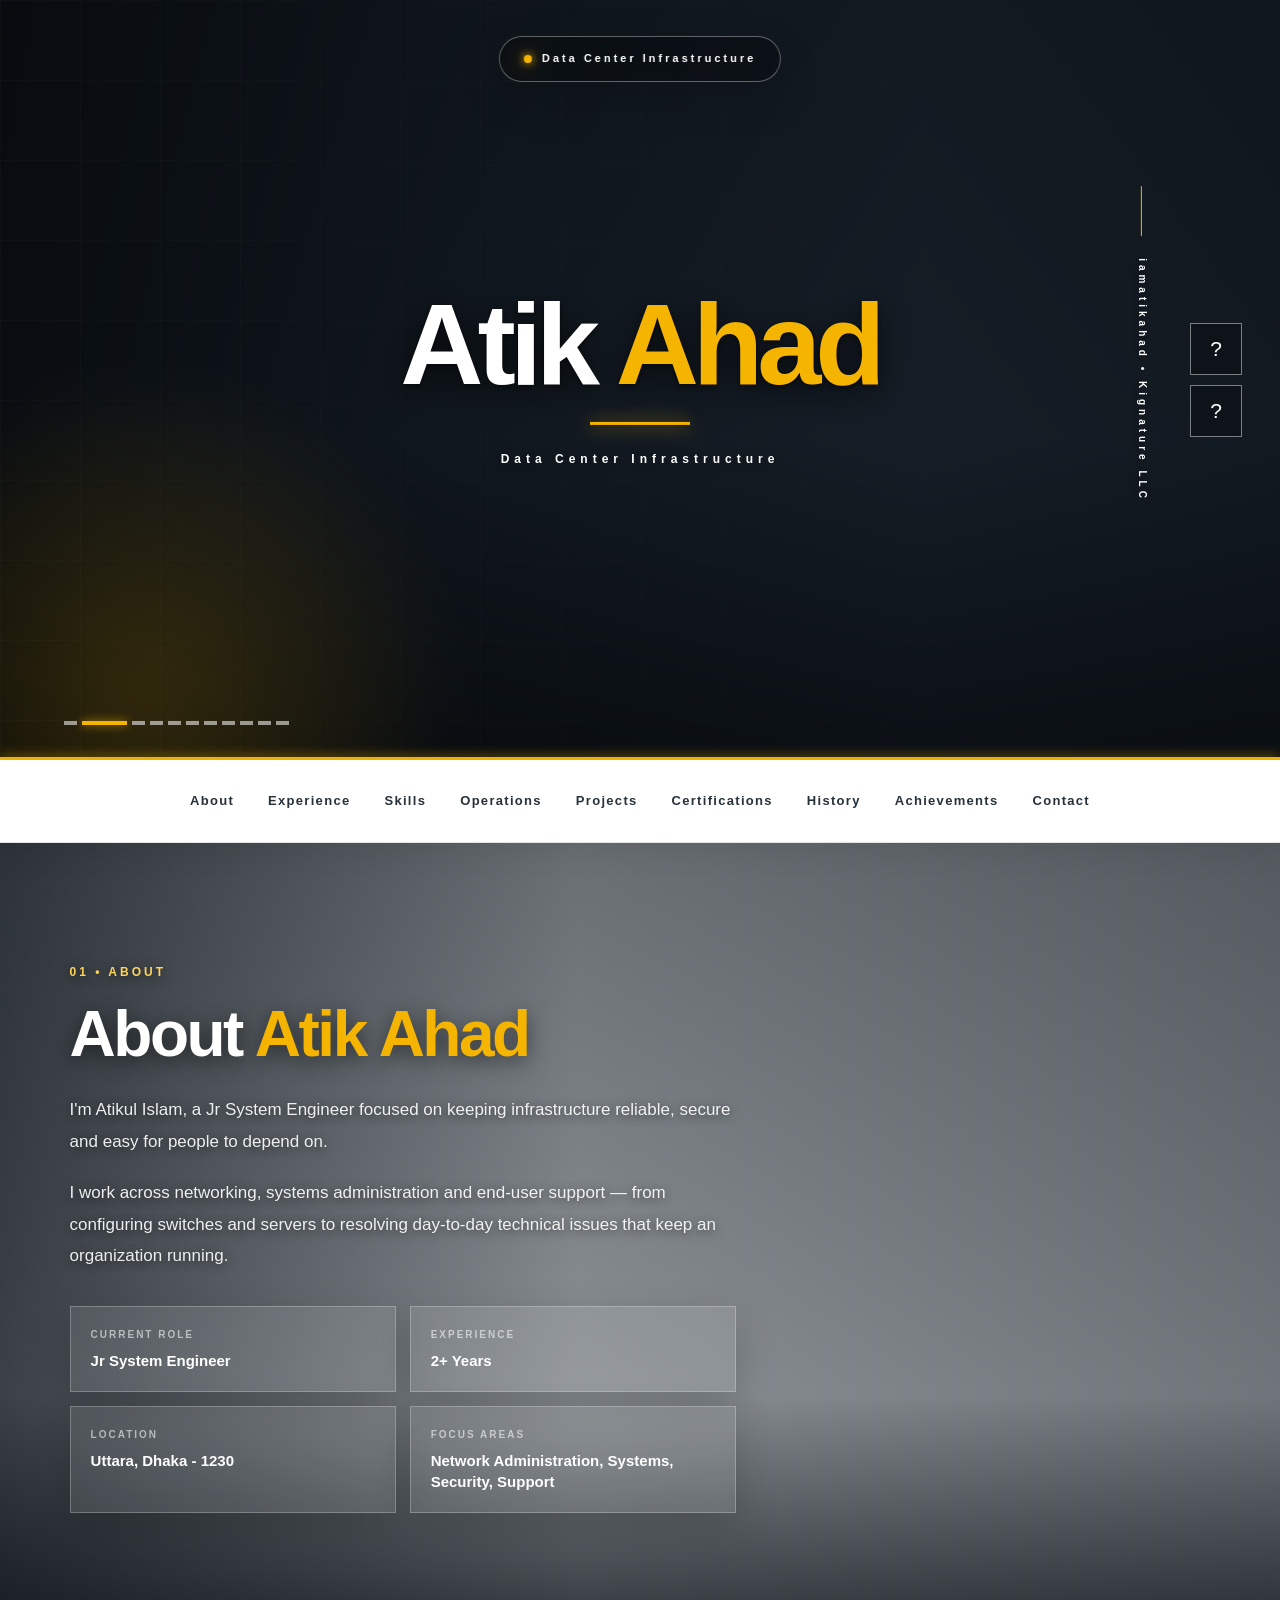
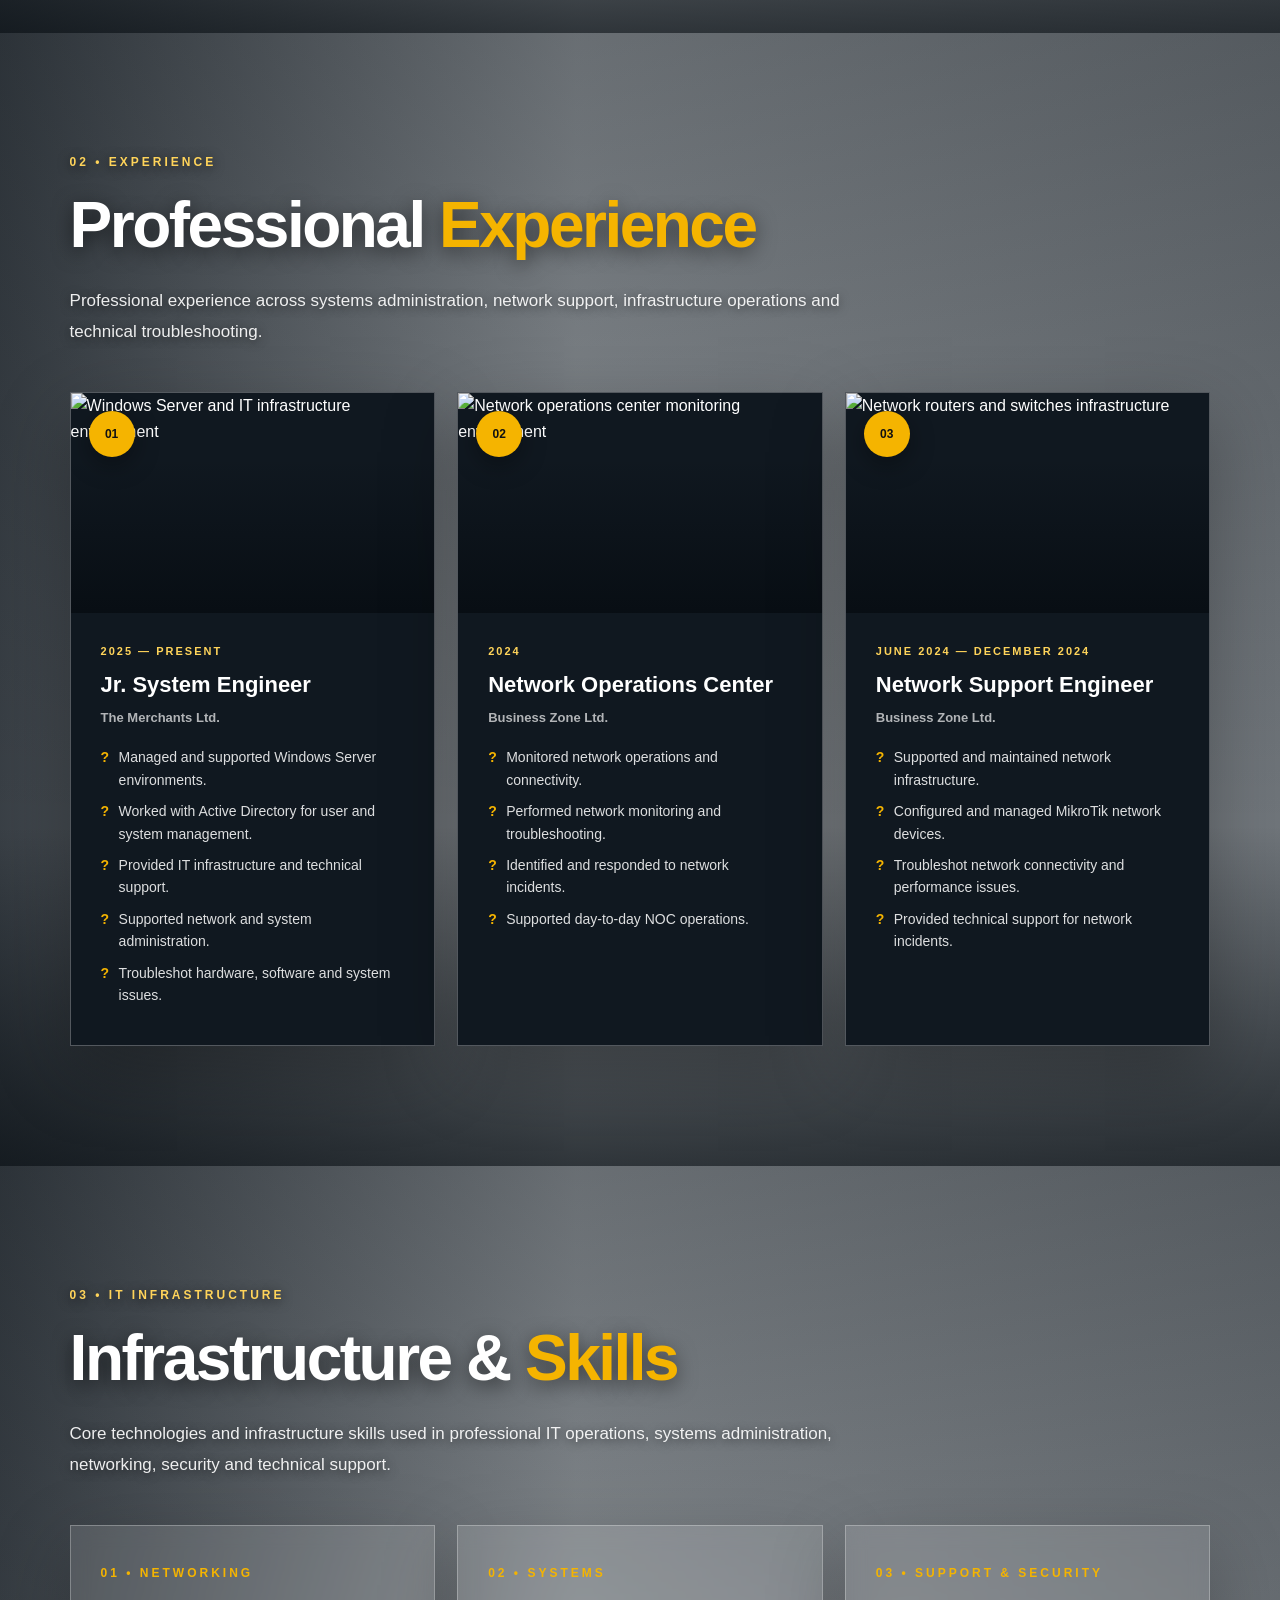
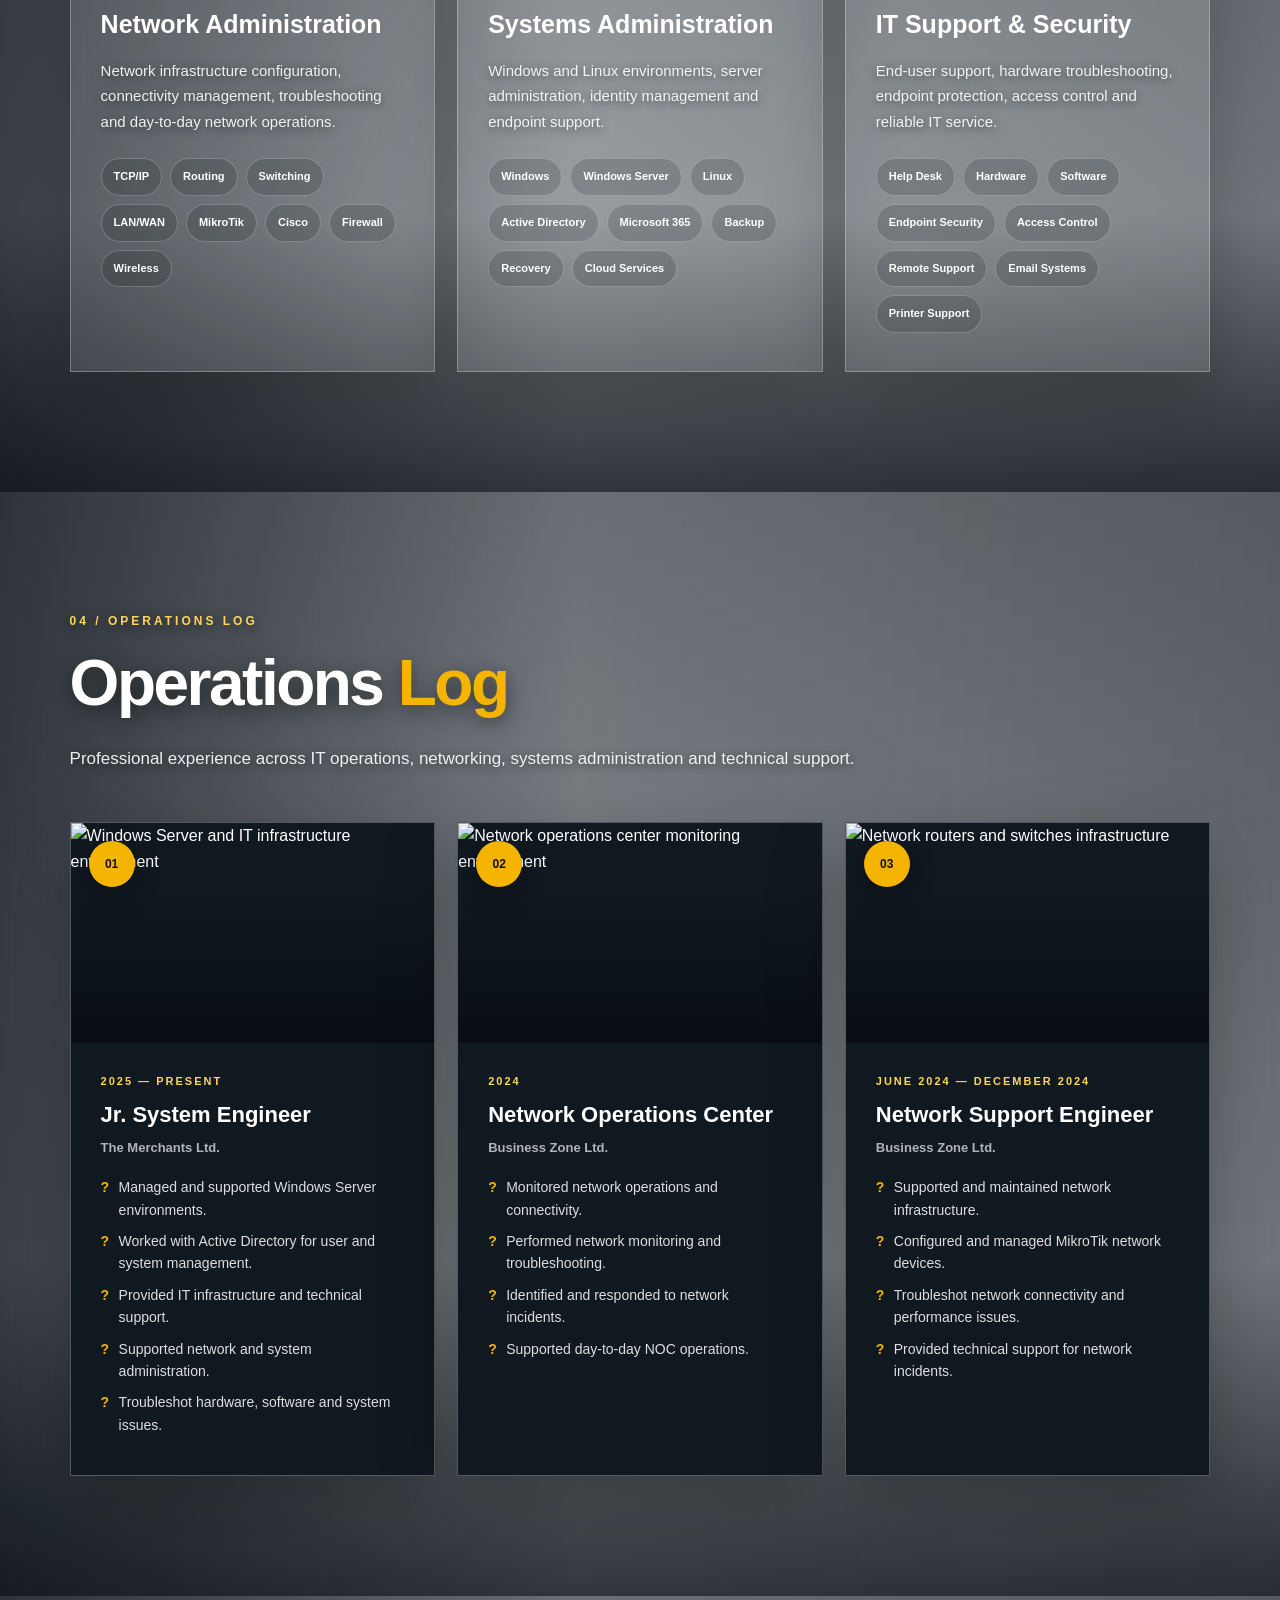
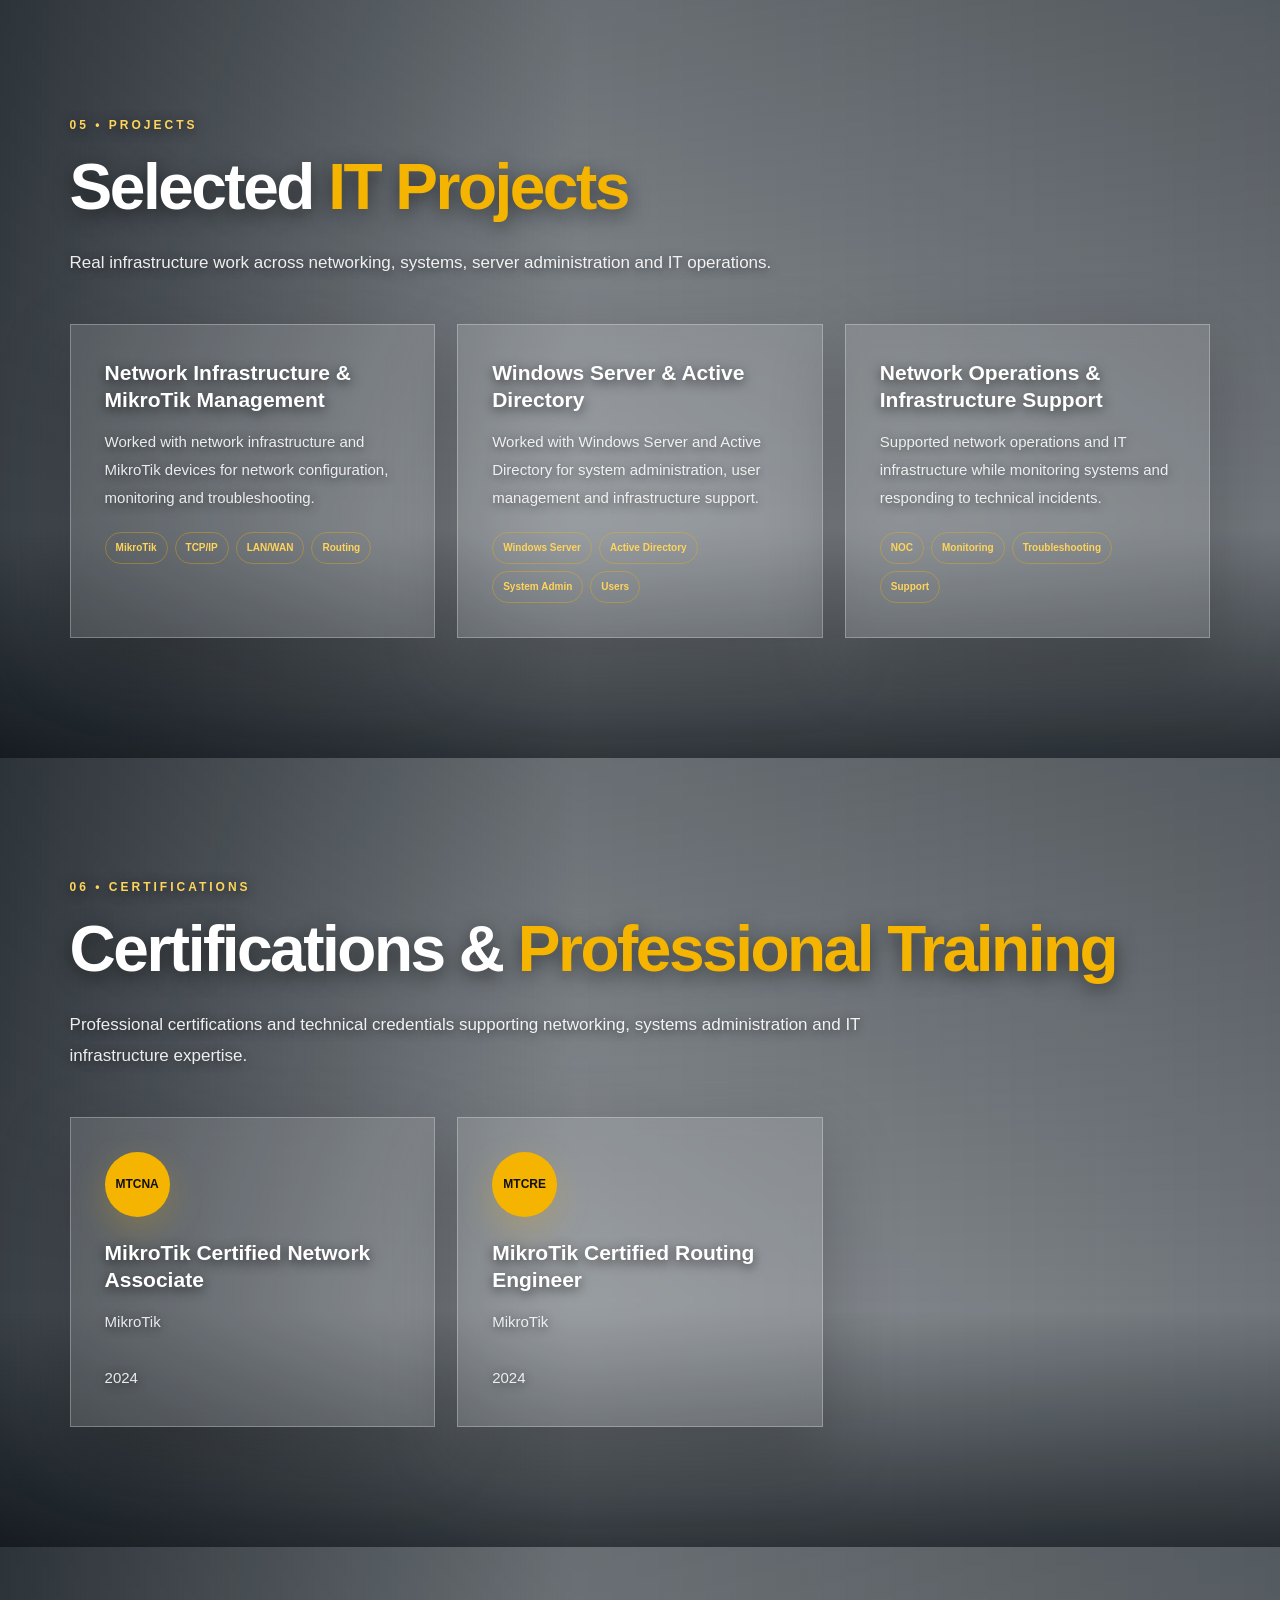
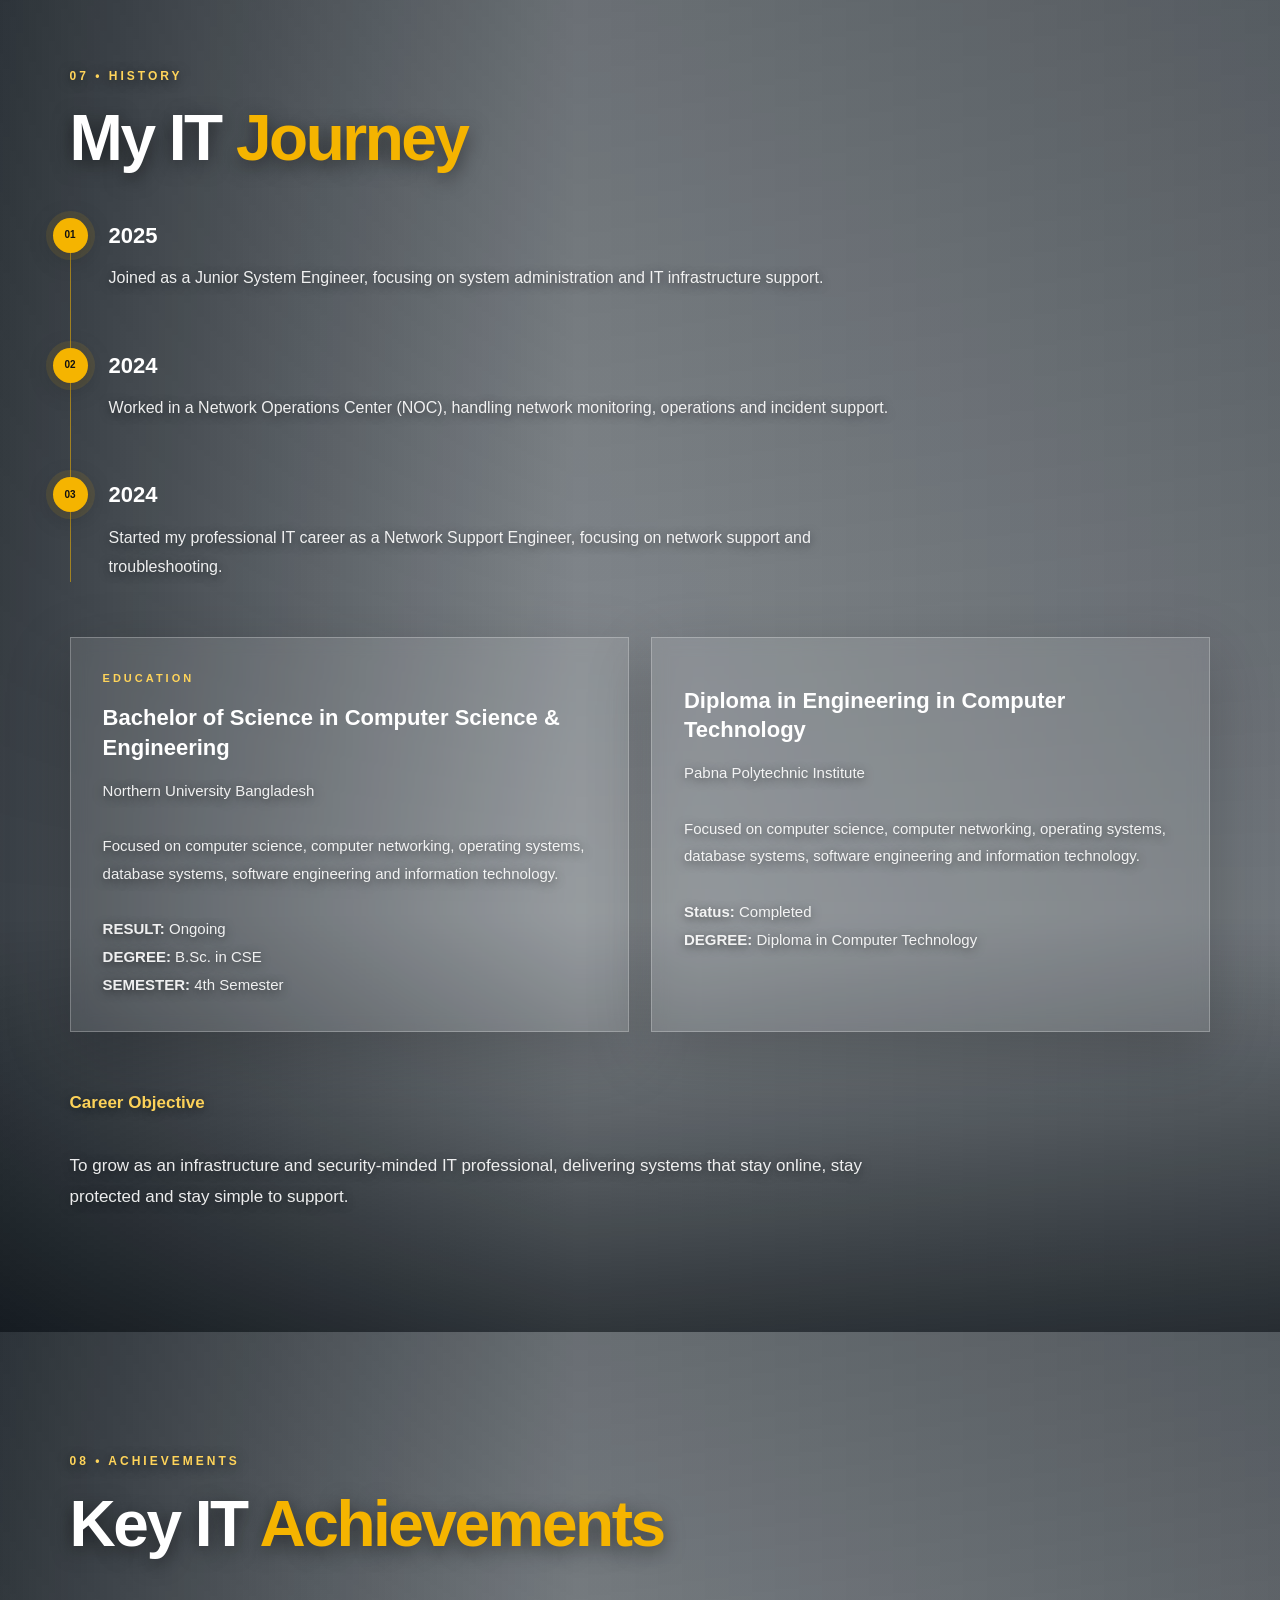
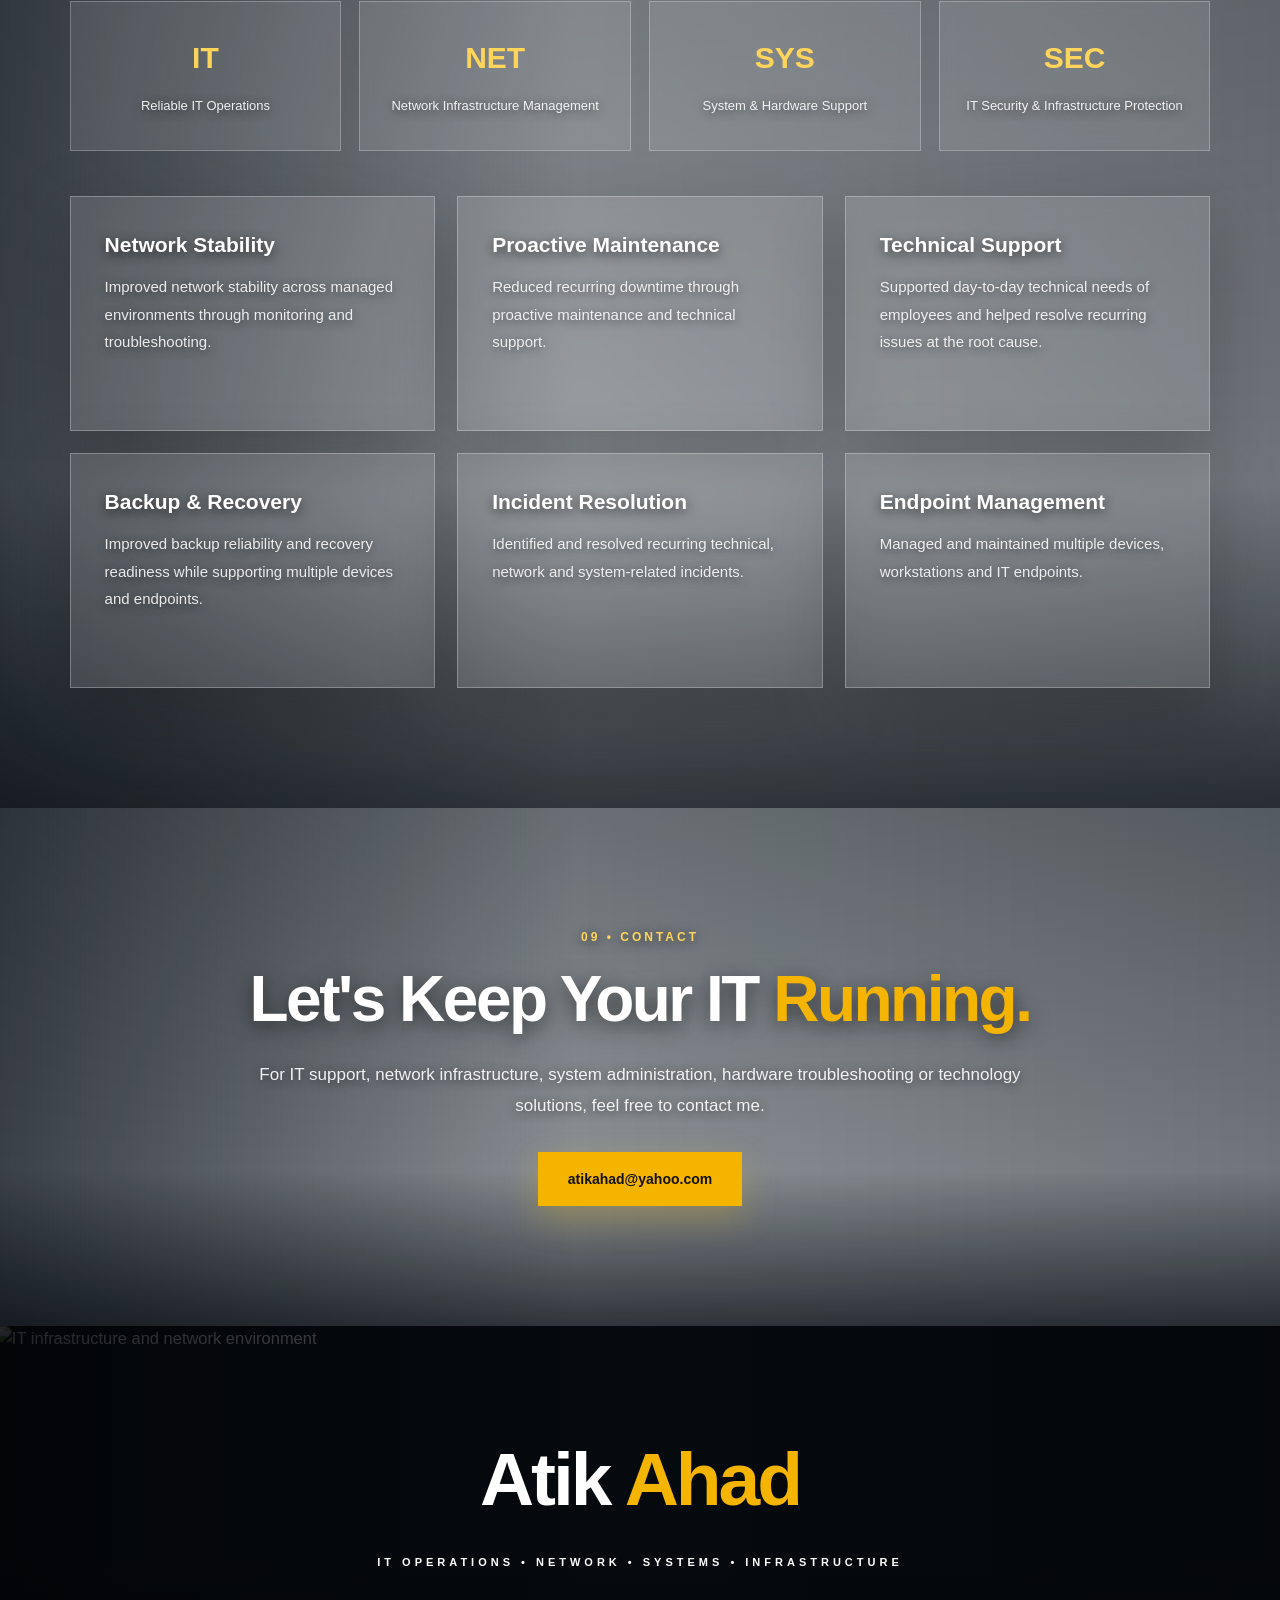
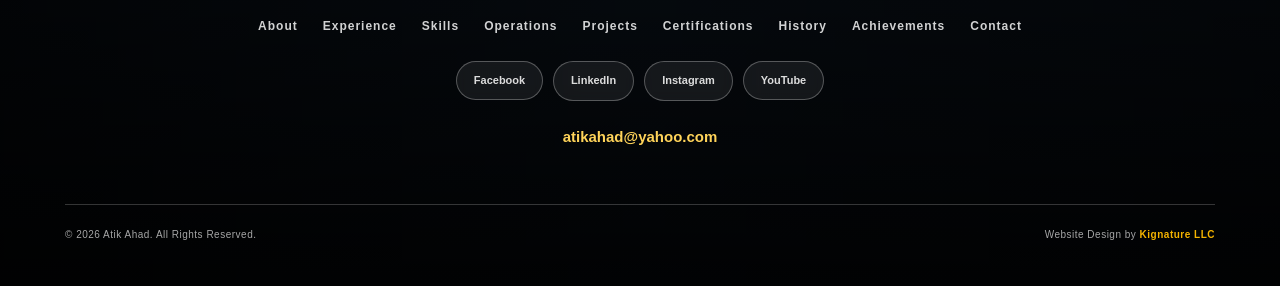
==== commit 1fc20082: "Update canonical link in index.html" ====
--- a/index.html
+++ b/index.html
@@ -40,11 +40,10 @@
   <!--
     Replace this with your real website URL after deployment.
     Example:
-    https://yourdomain.com/
+    <link rel="canonical" href="https://iamatikahad.github.io/atikahad.com/">
   -->
   <link
-    rel="canonical"
-    href="https://atikahad.com/">
+   <link rel="canonical" href="https://iamatikahad.github.io/atikahad.com/">
 
   <!-- Open Graph -->
 
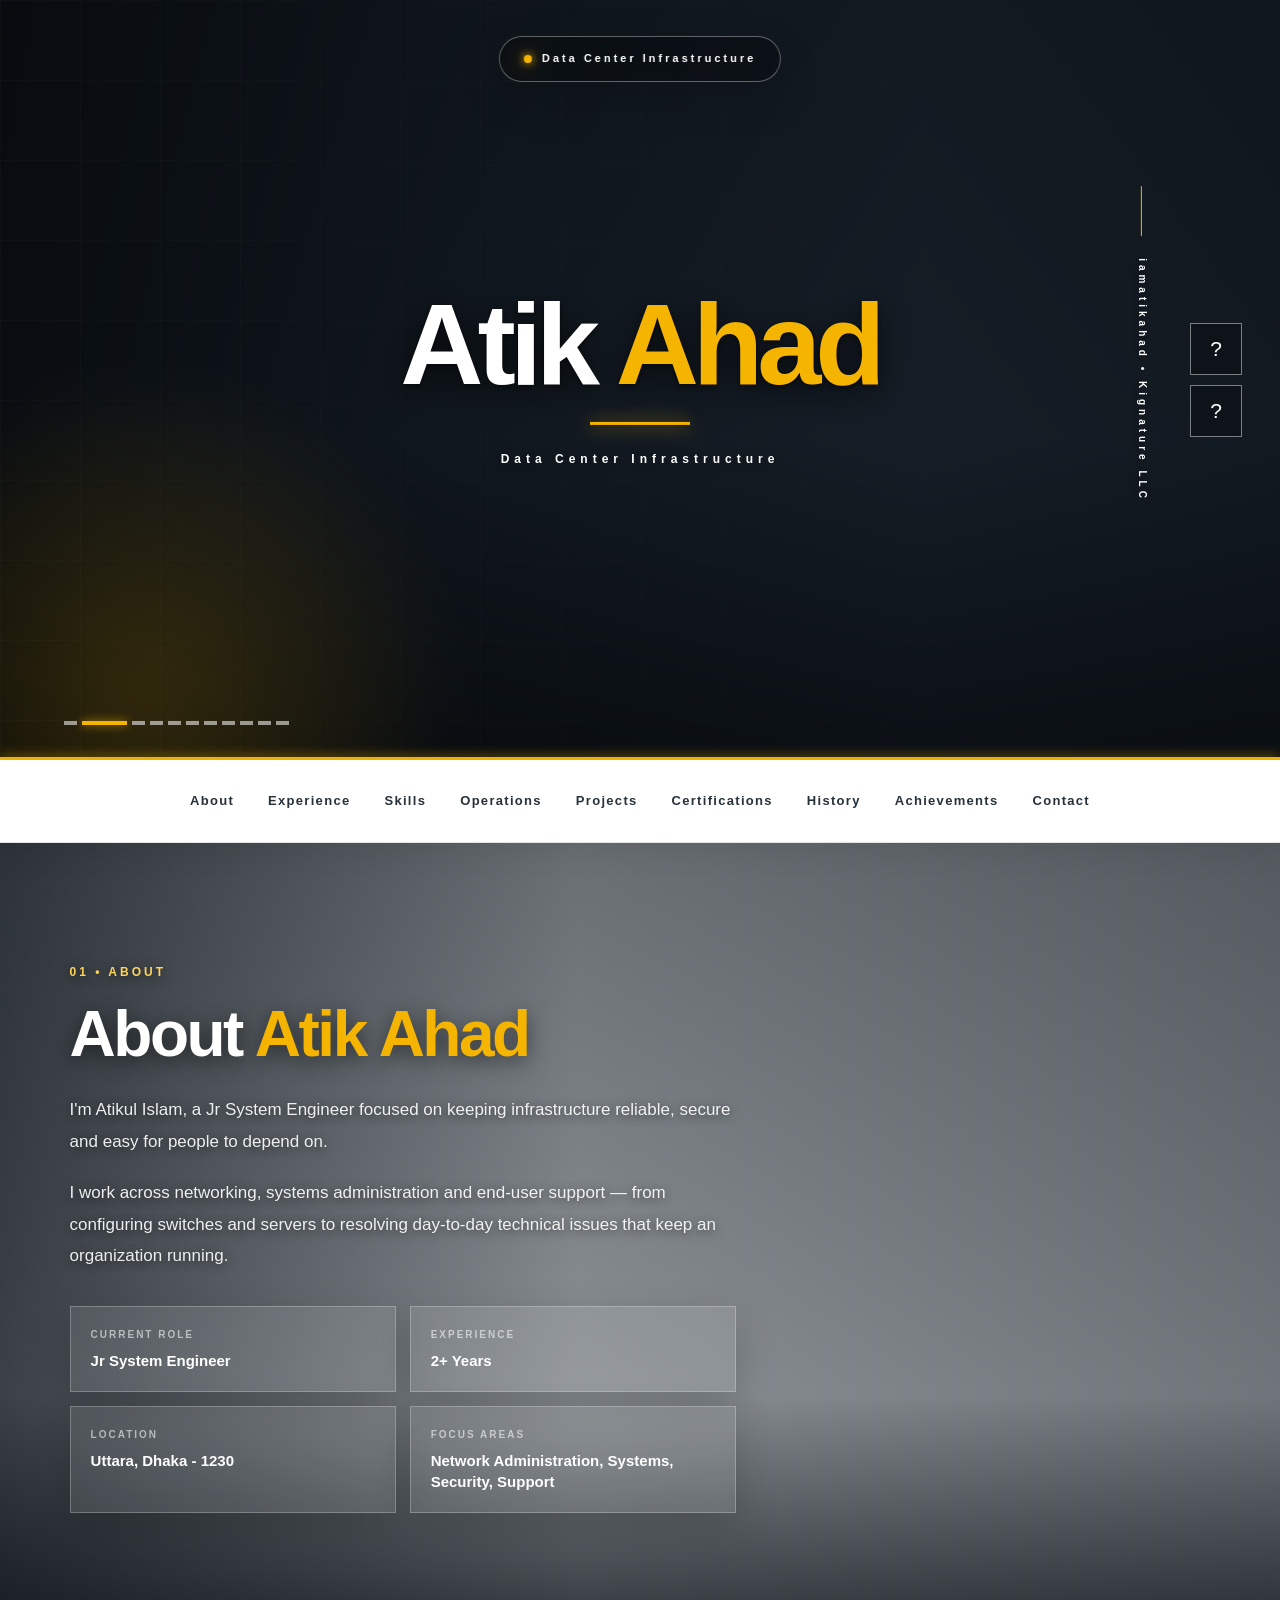
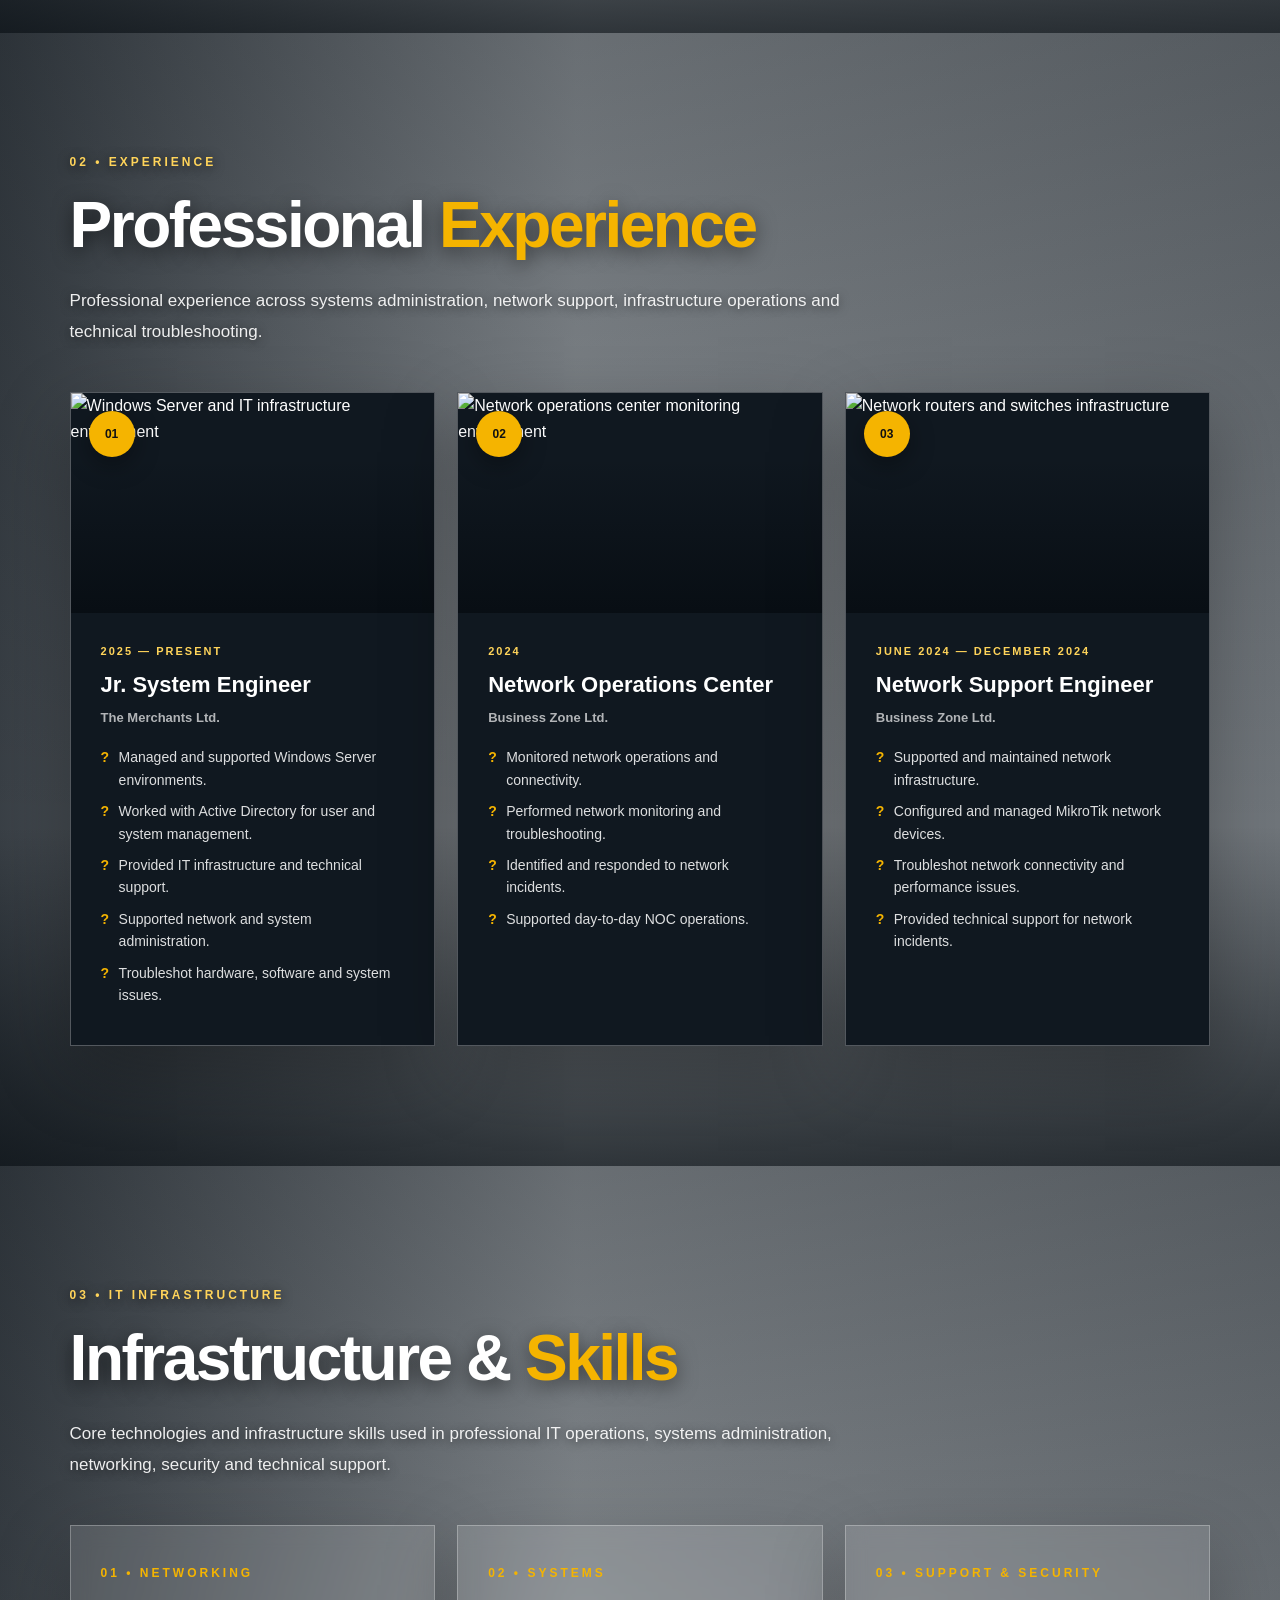
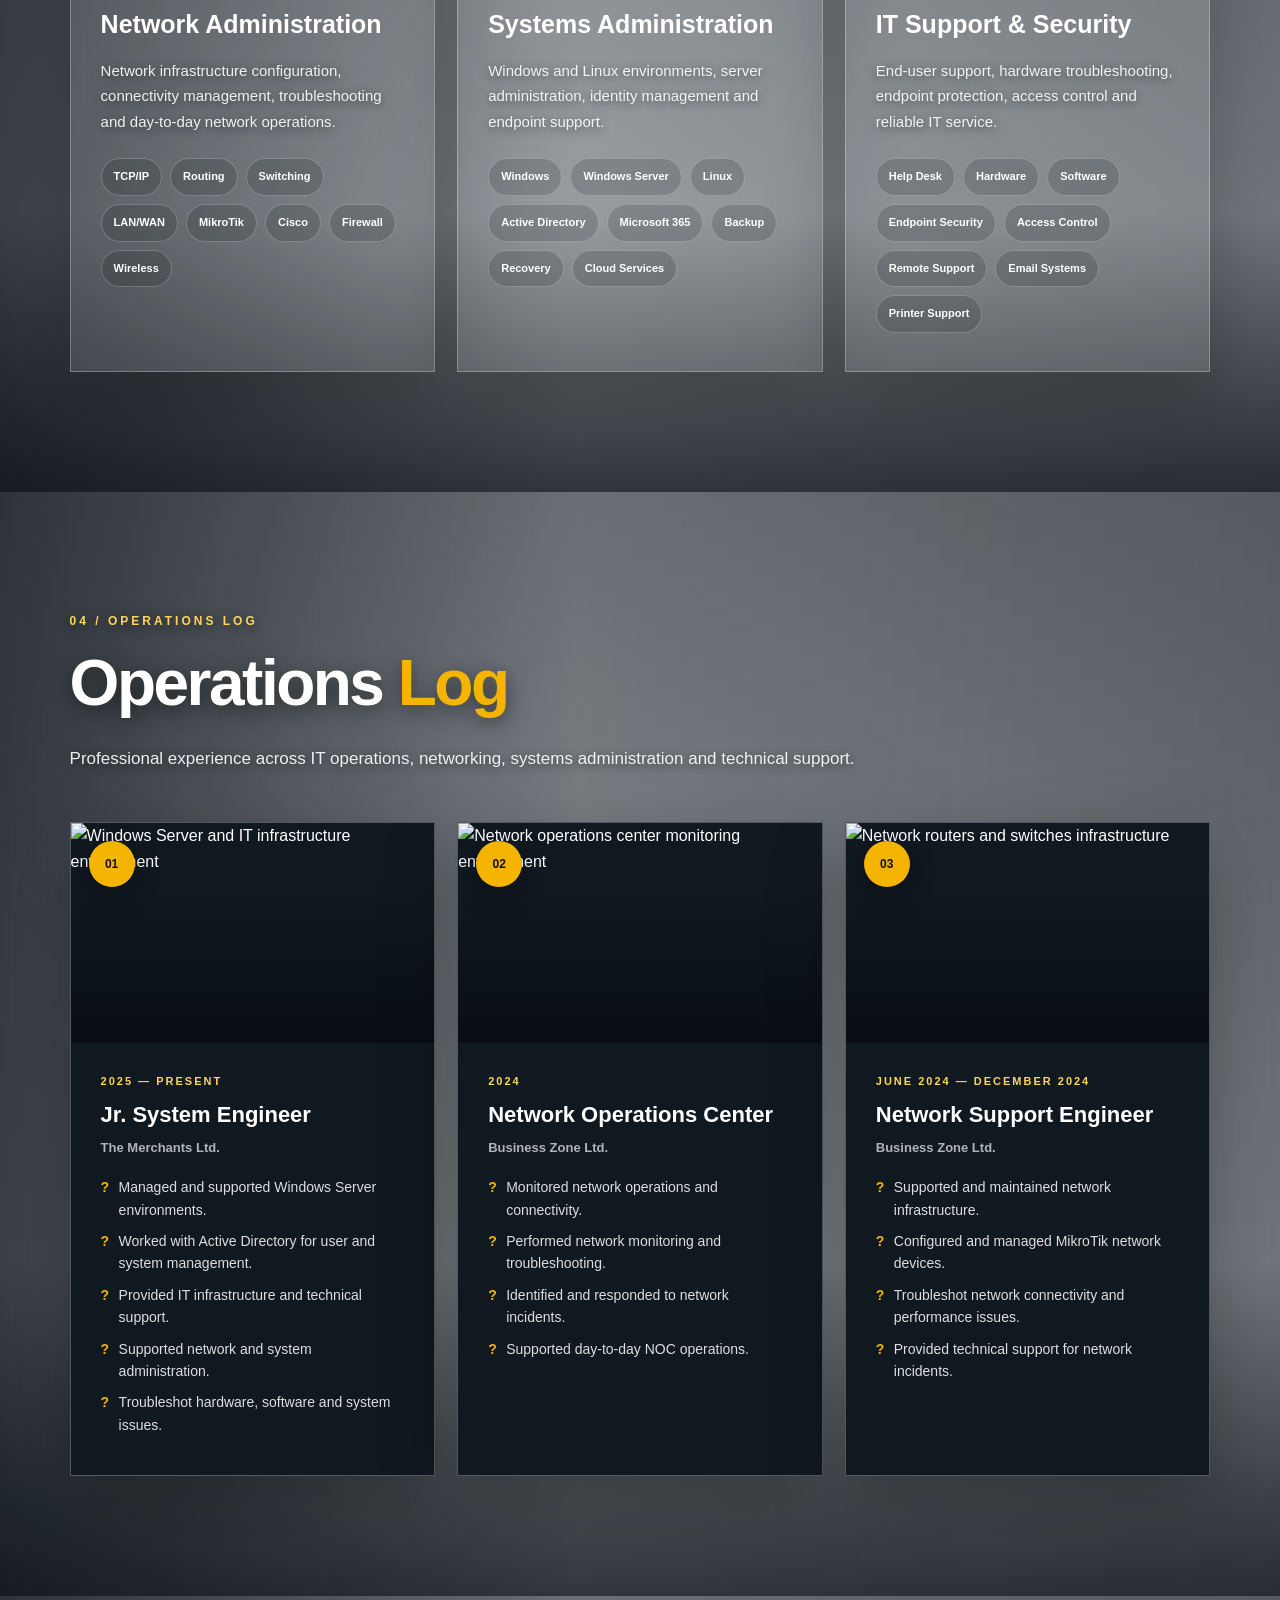
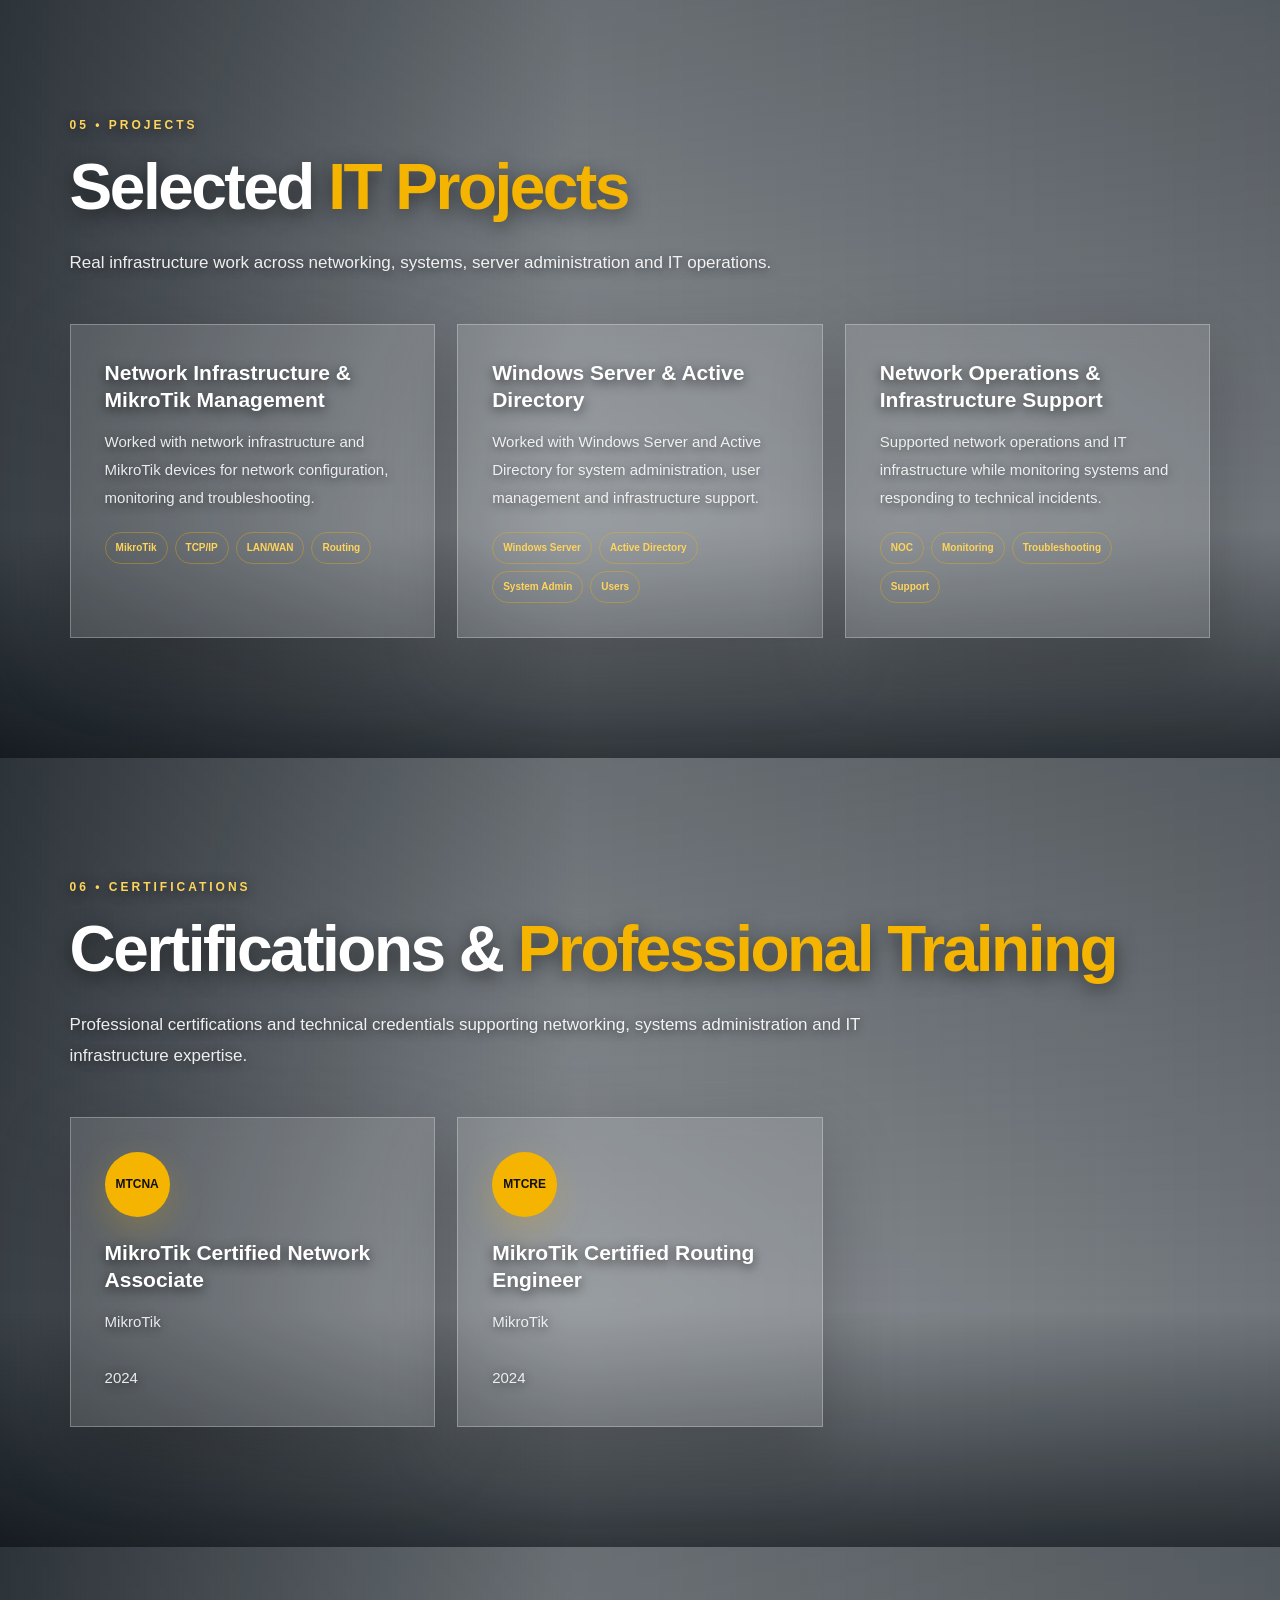
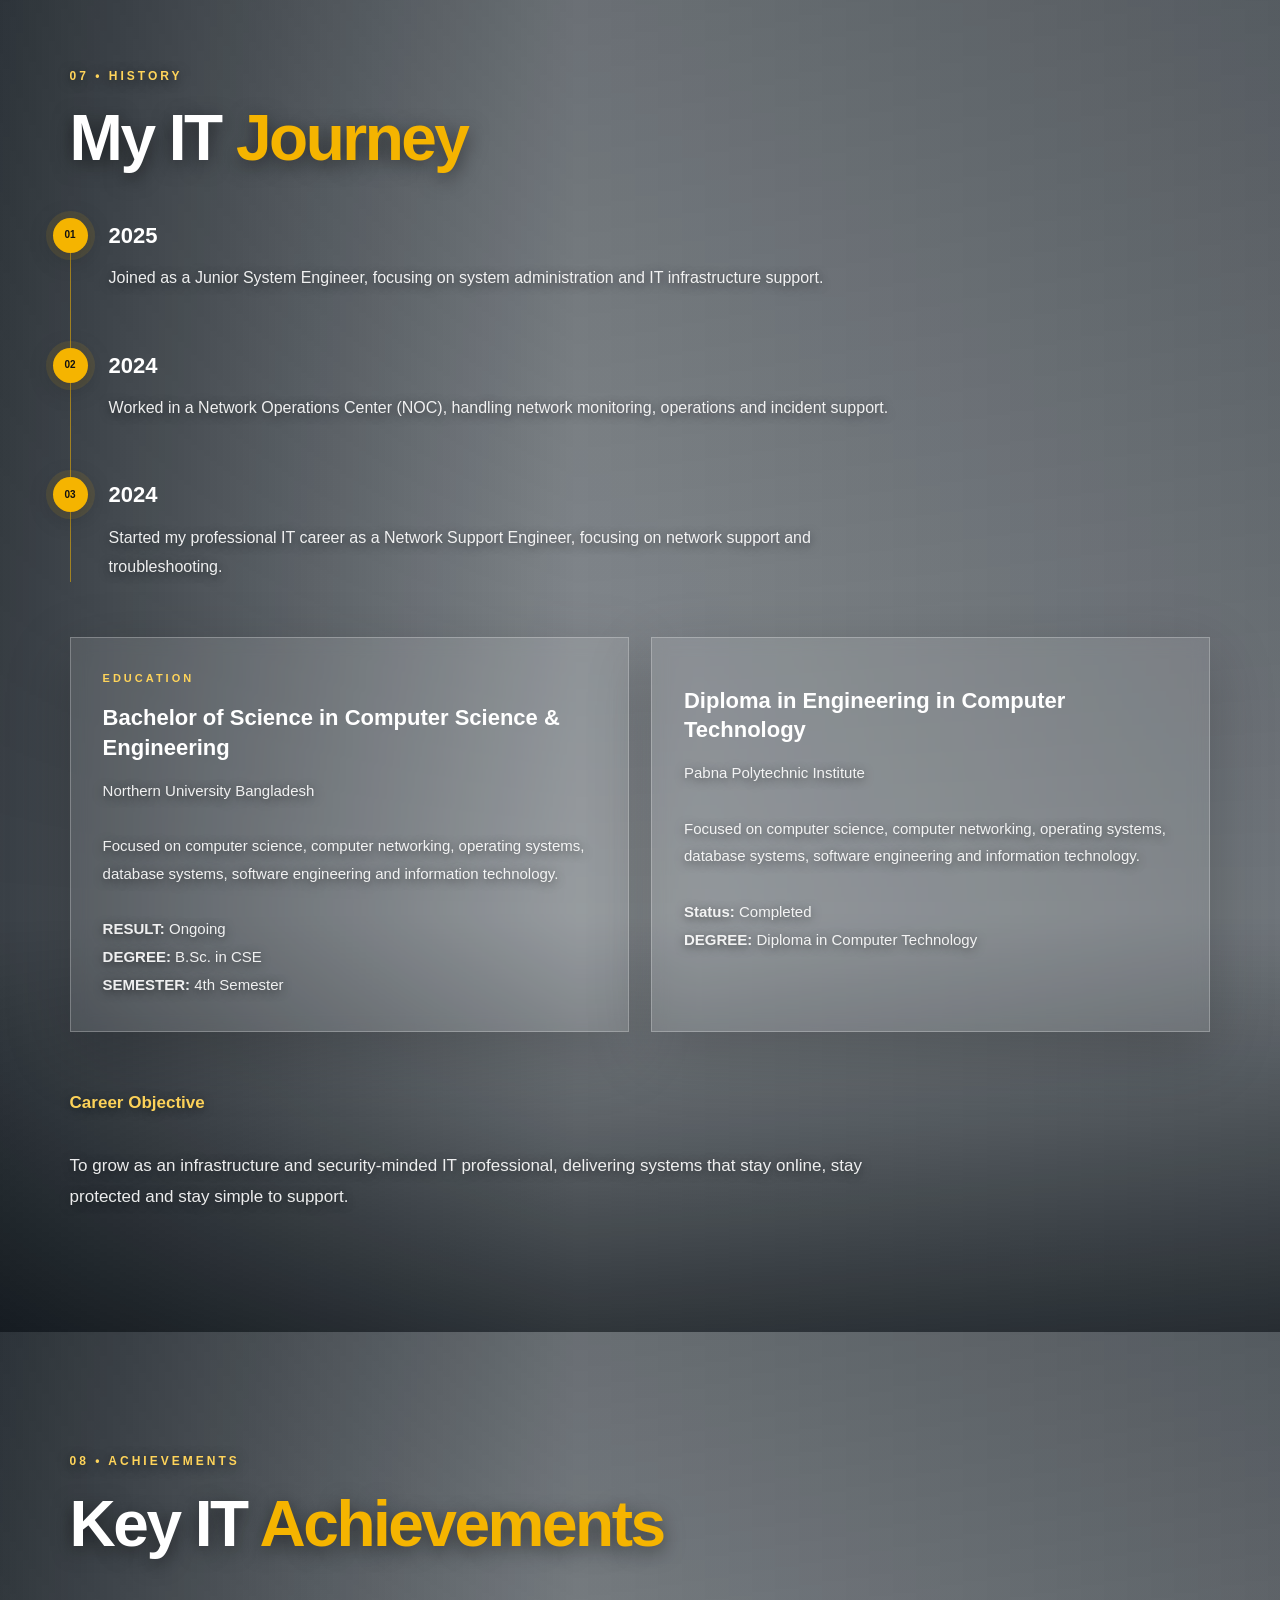
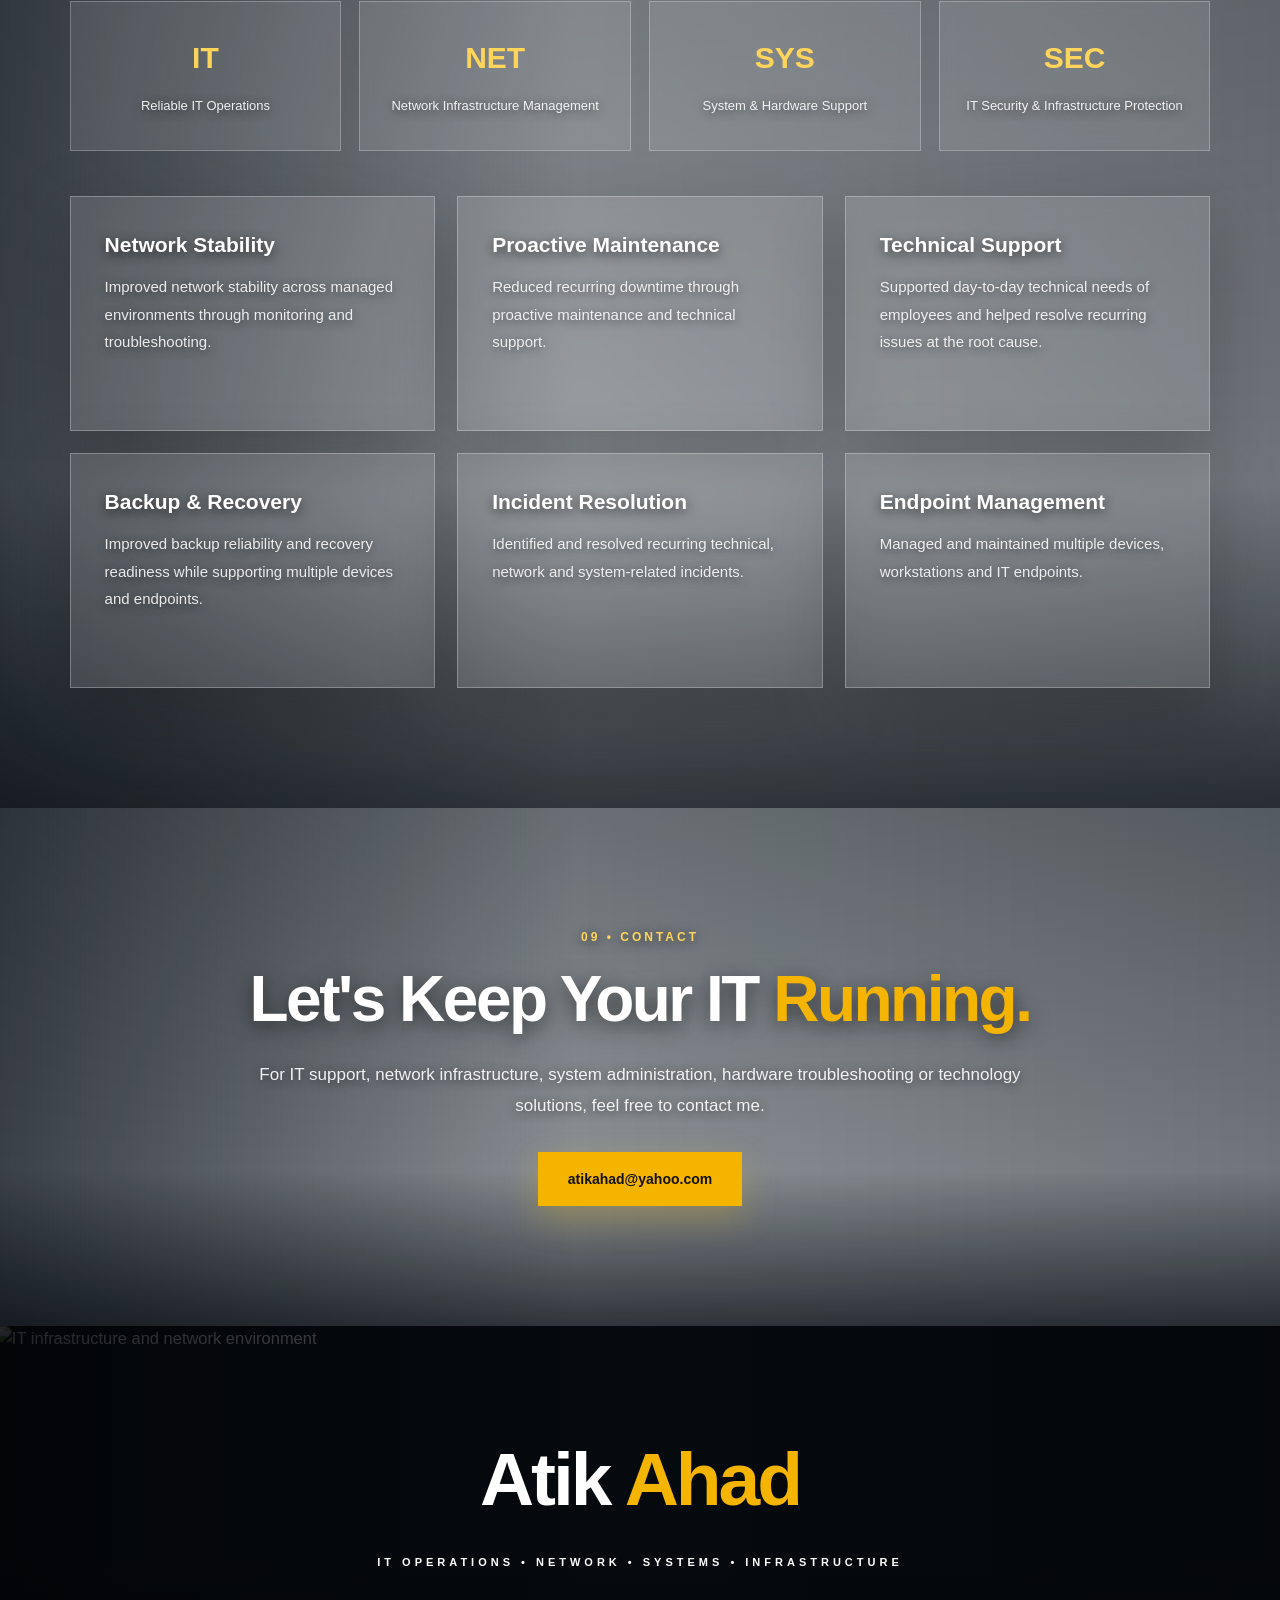
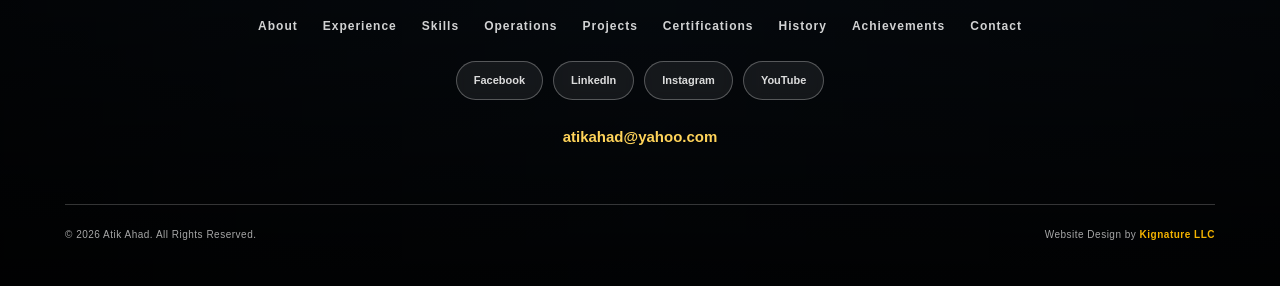
==== commit 7b1c620c: "Update index.html" ====
--- a/index.html
+++ b/index.html
@@ -43,7 +43,8 @@
     <link rel="canonical" href="https://iamatikahad.github.io/atikahad.com/">
   -->
   <link
-   <link rel="canonical" href="https://iamatikahad.github.io/atikahad.com/">
+  rel="canonical"
+  href="https://iamatikahad.github.io/atikahad.com/">
 
   <!-- Open Graph -->
 
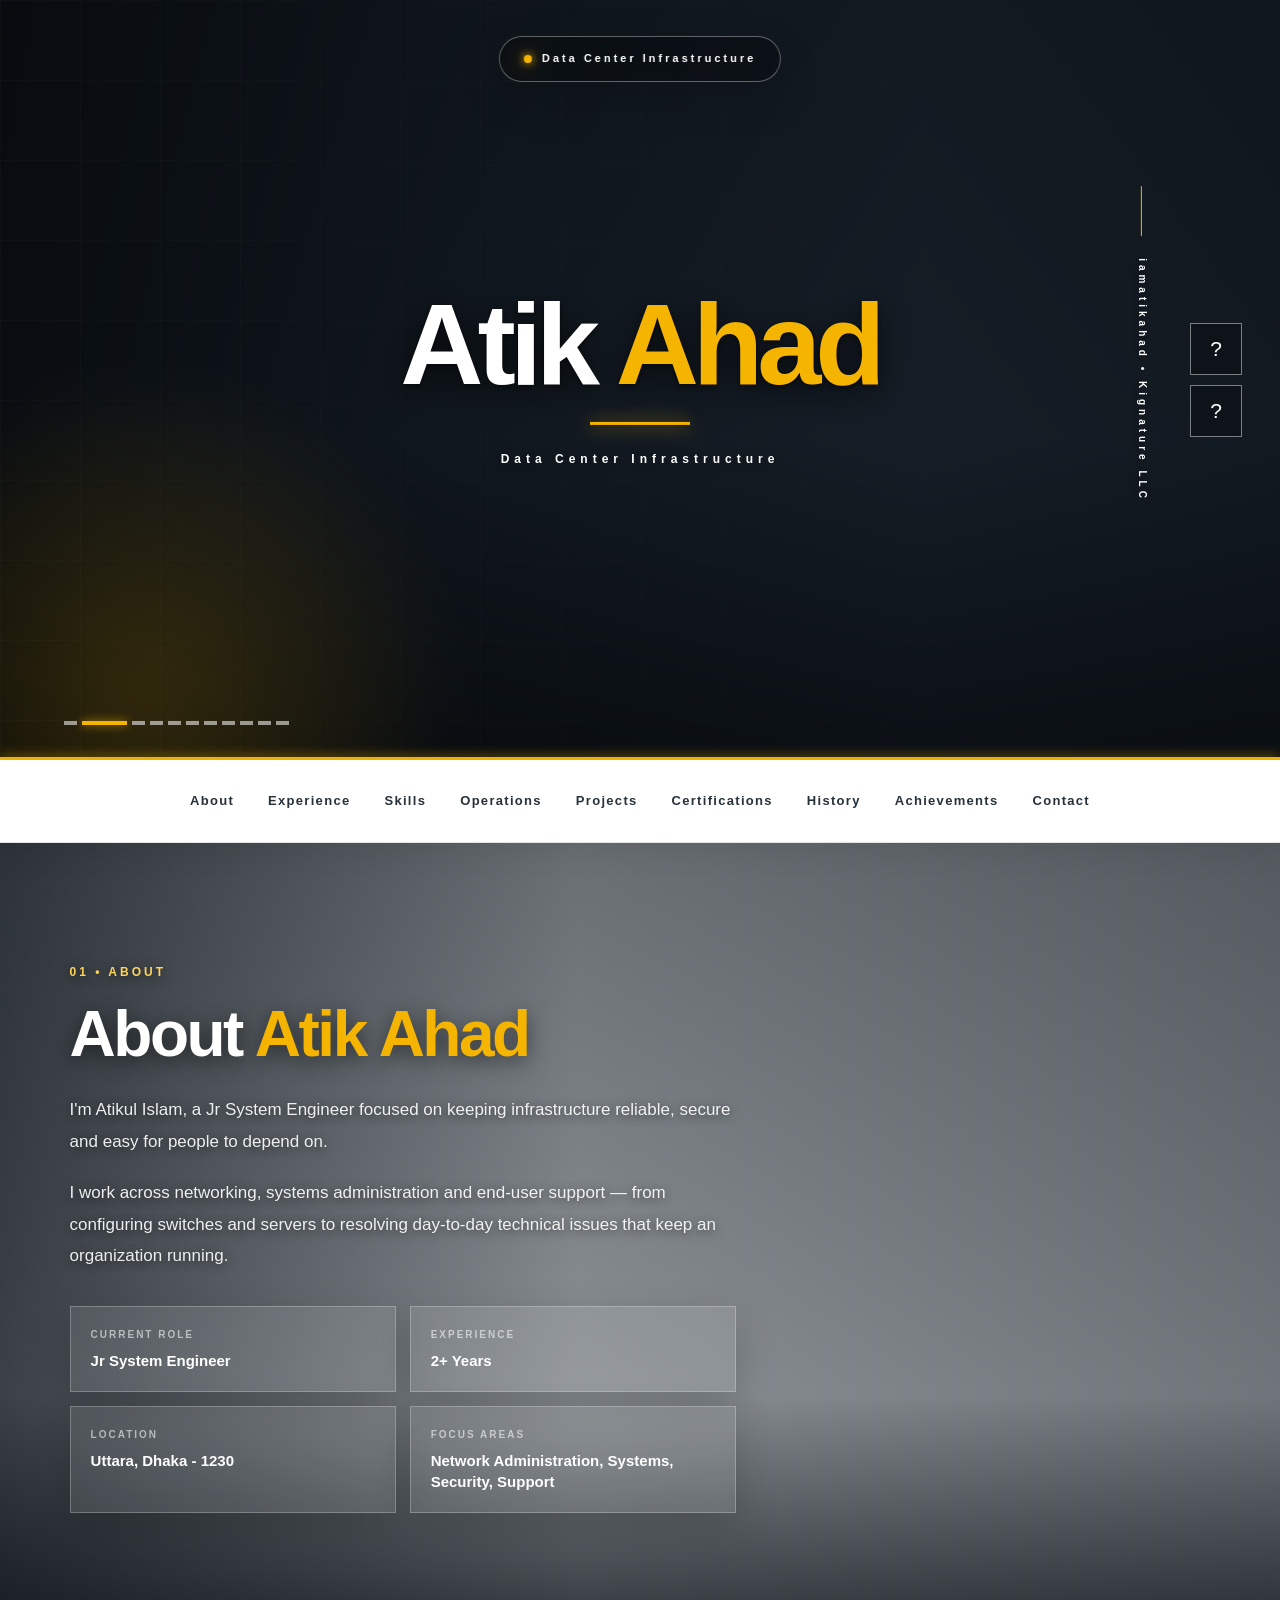
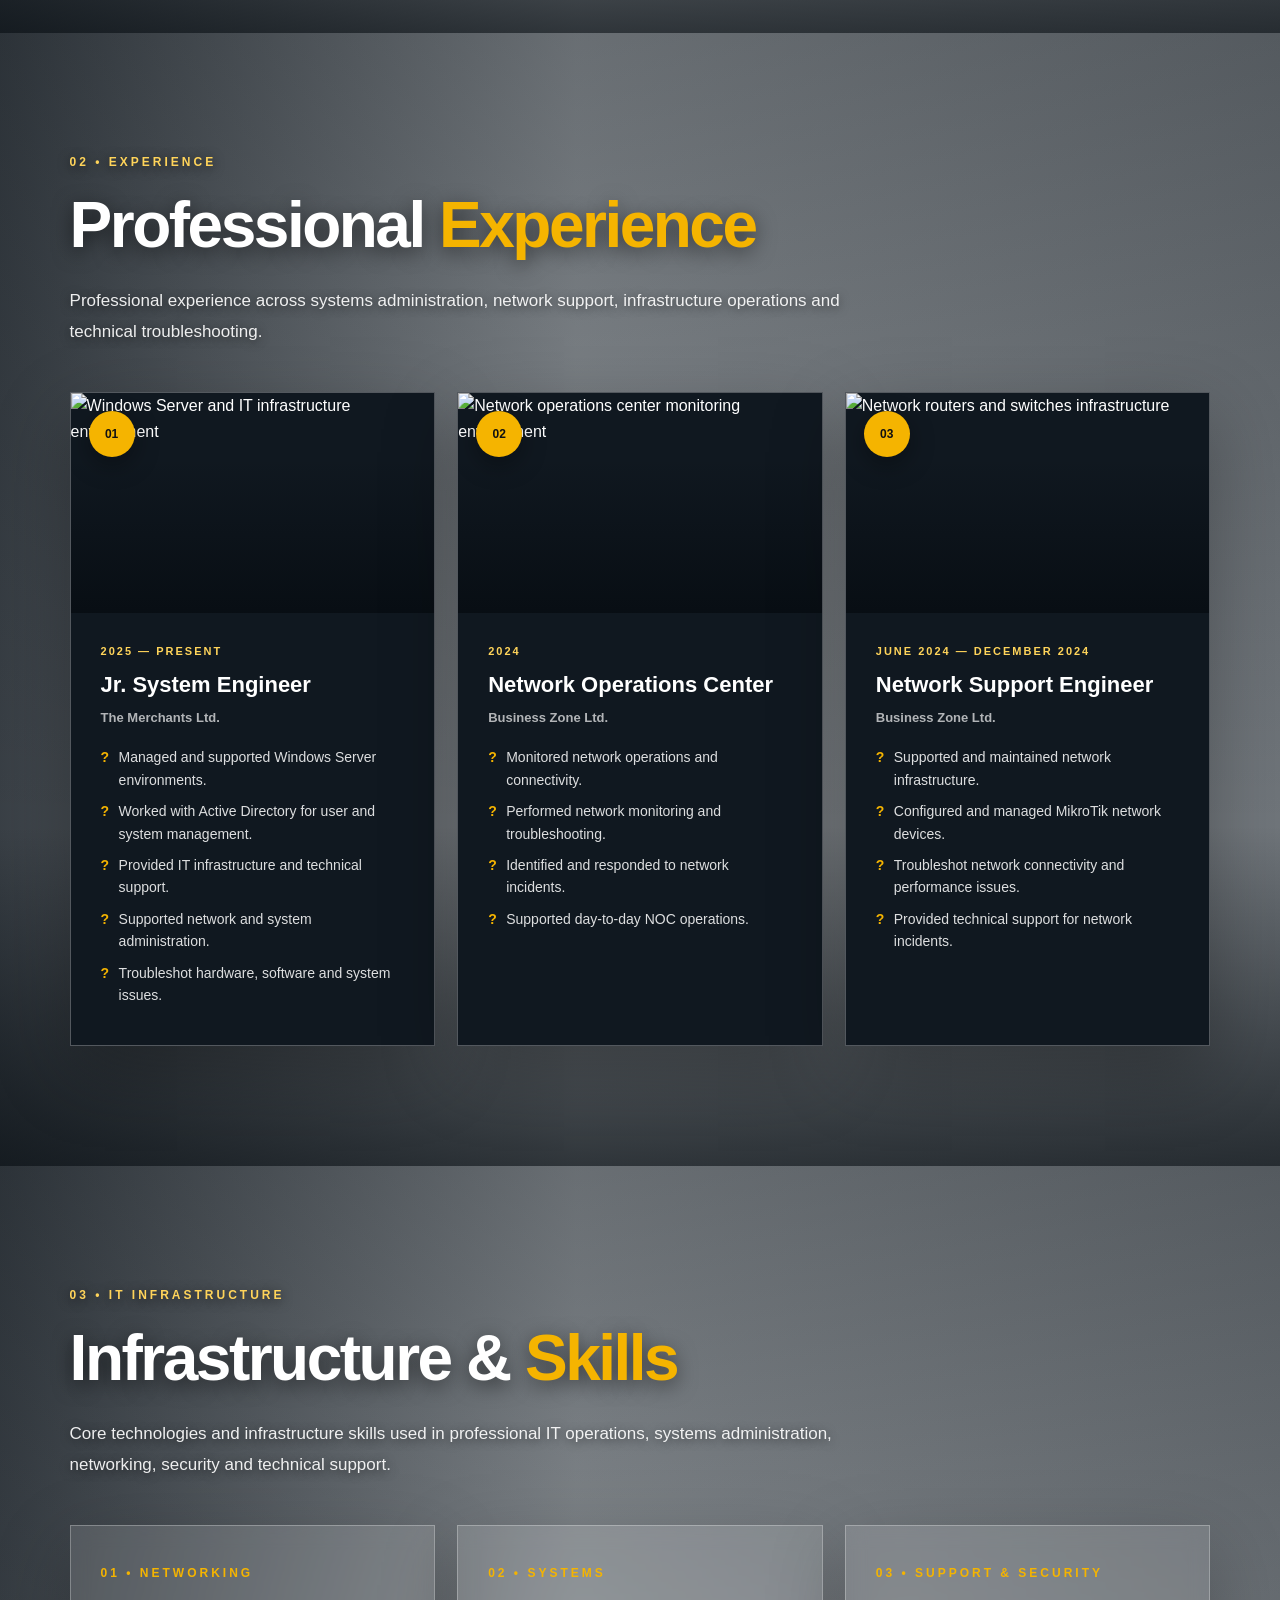
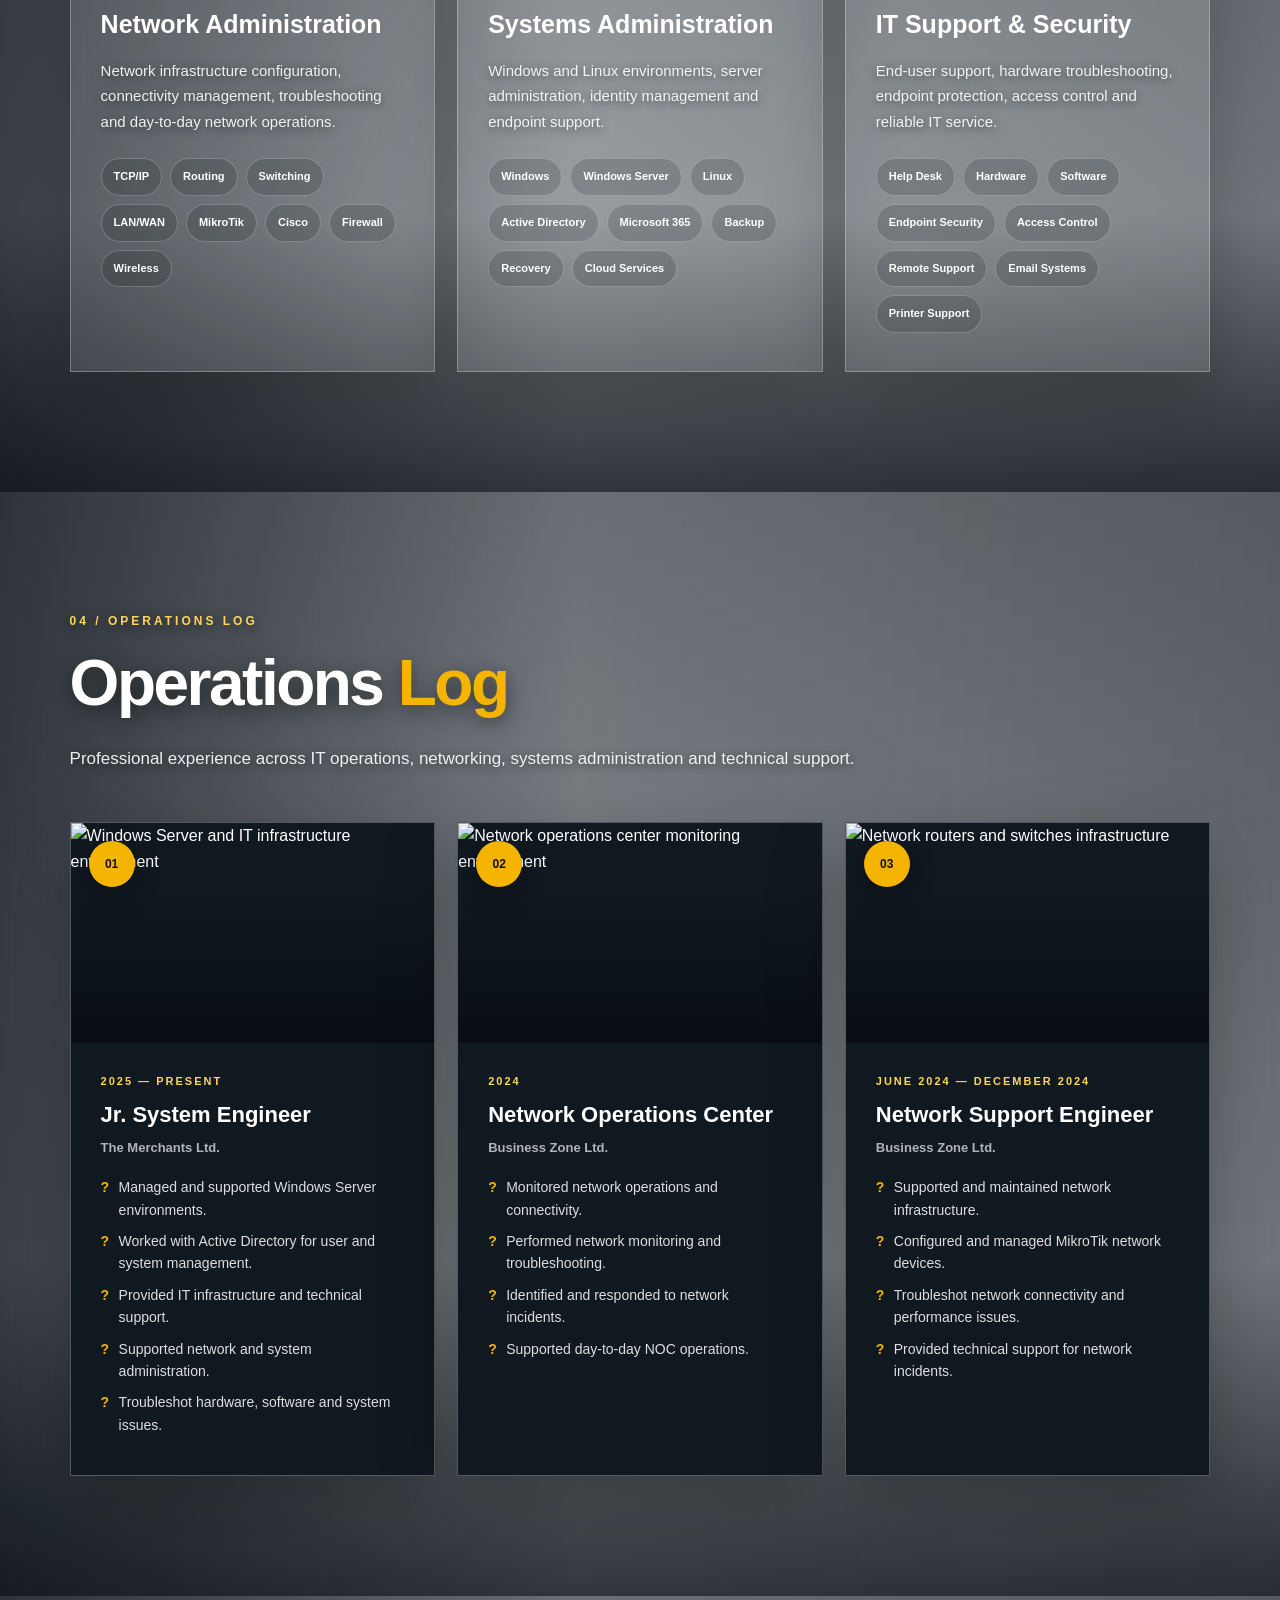
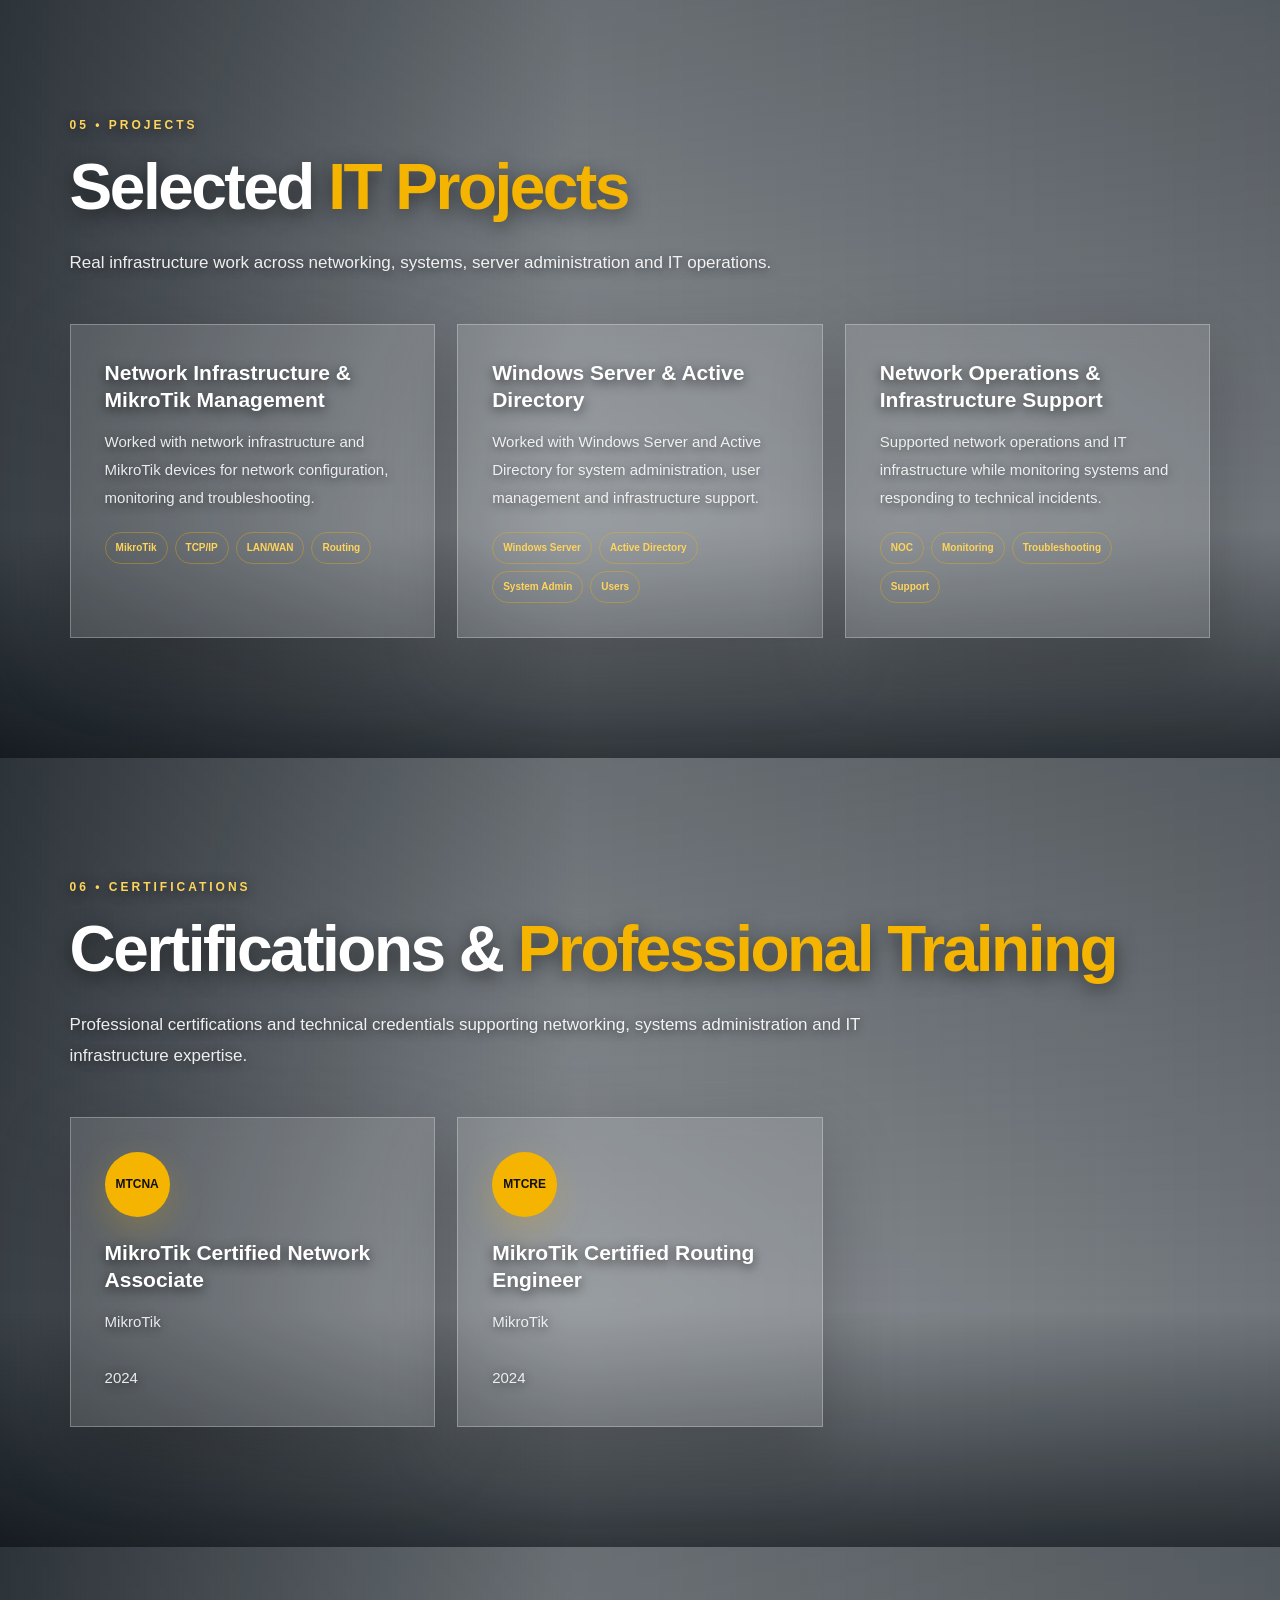
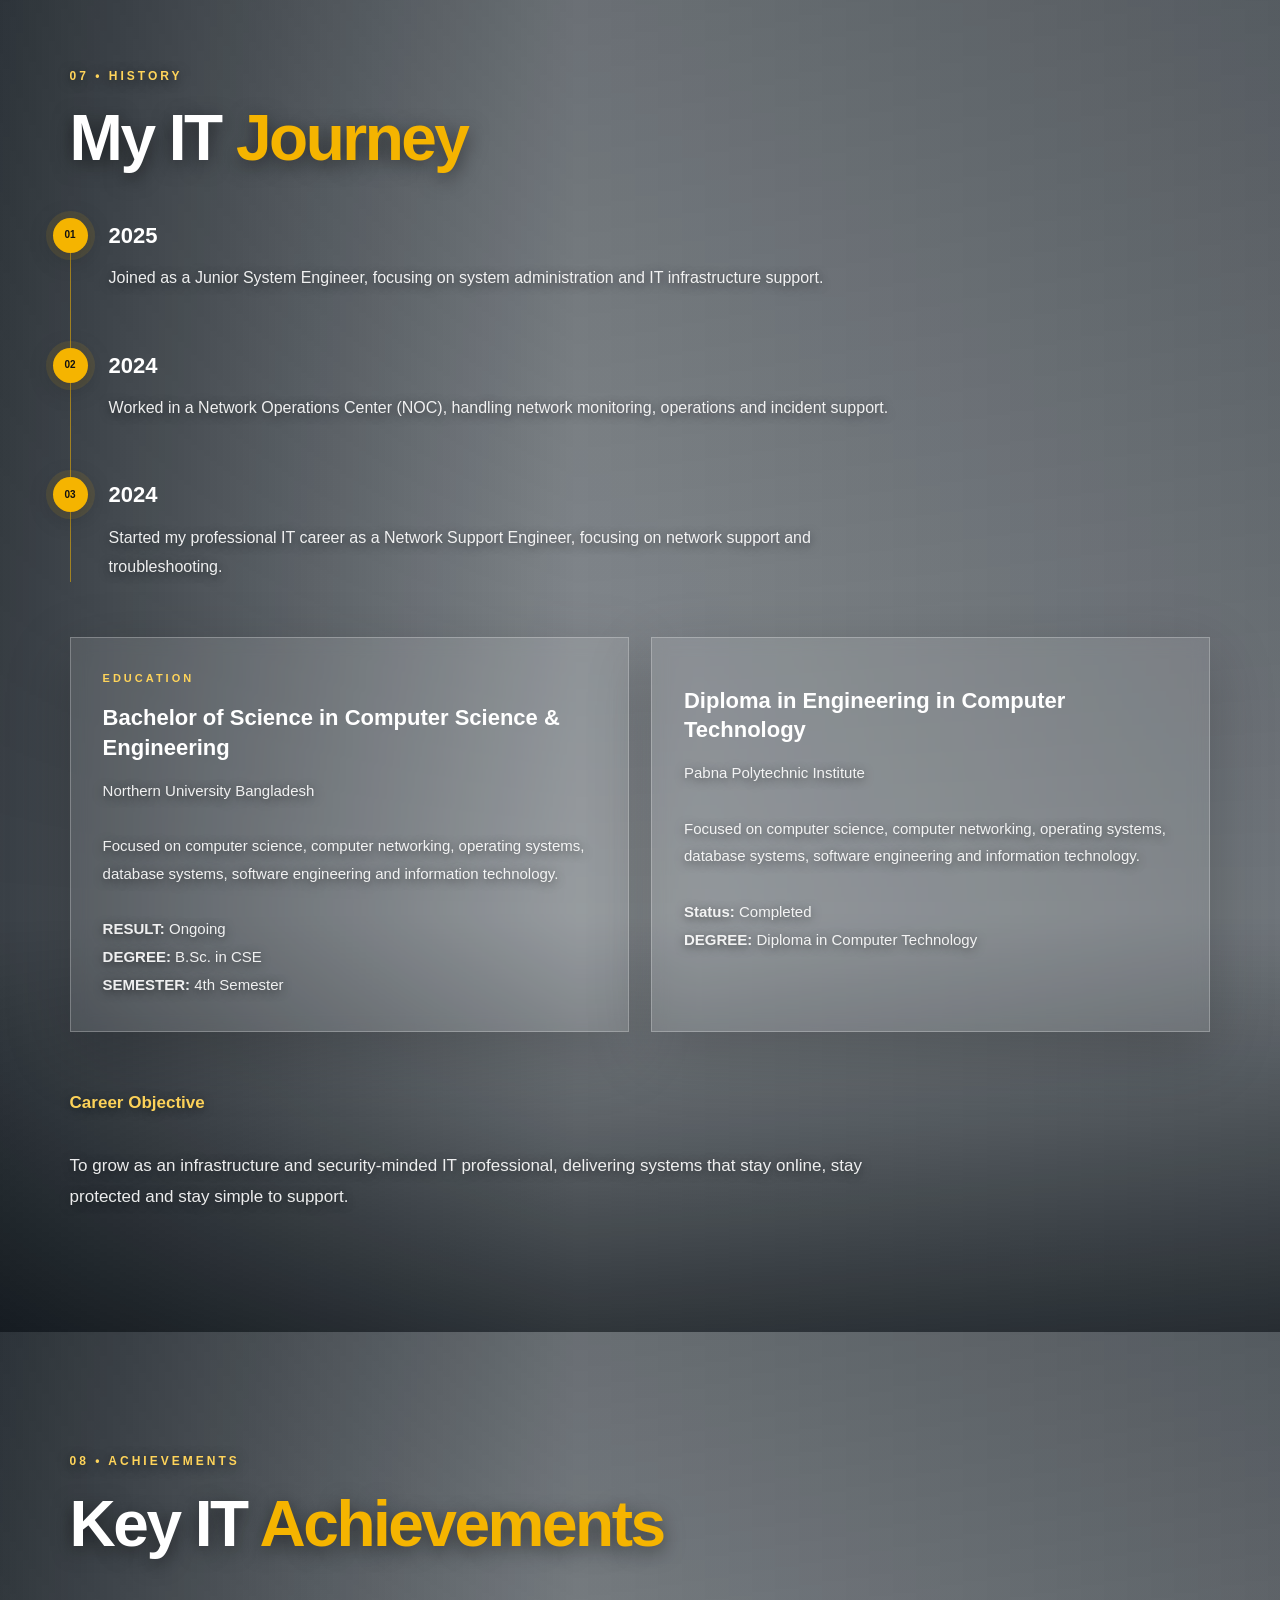
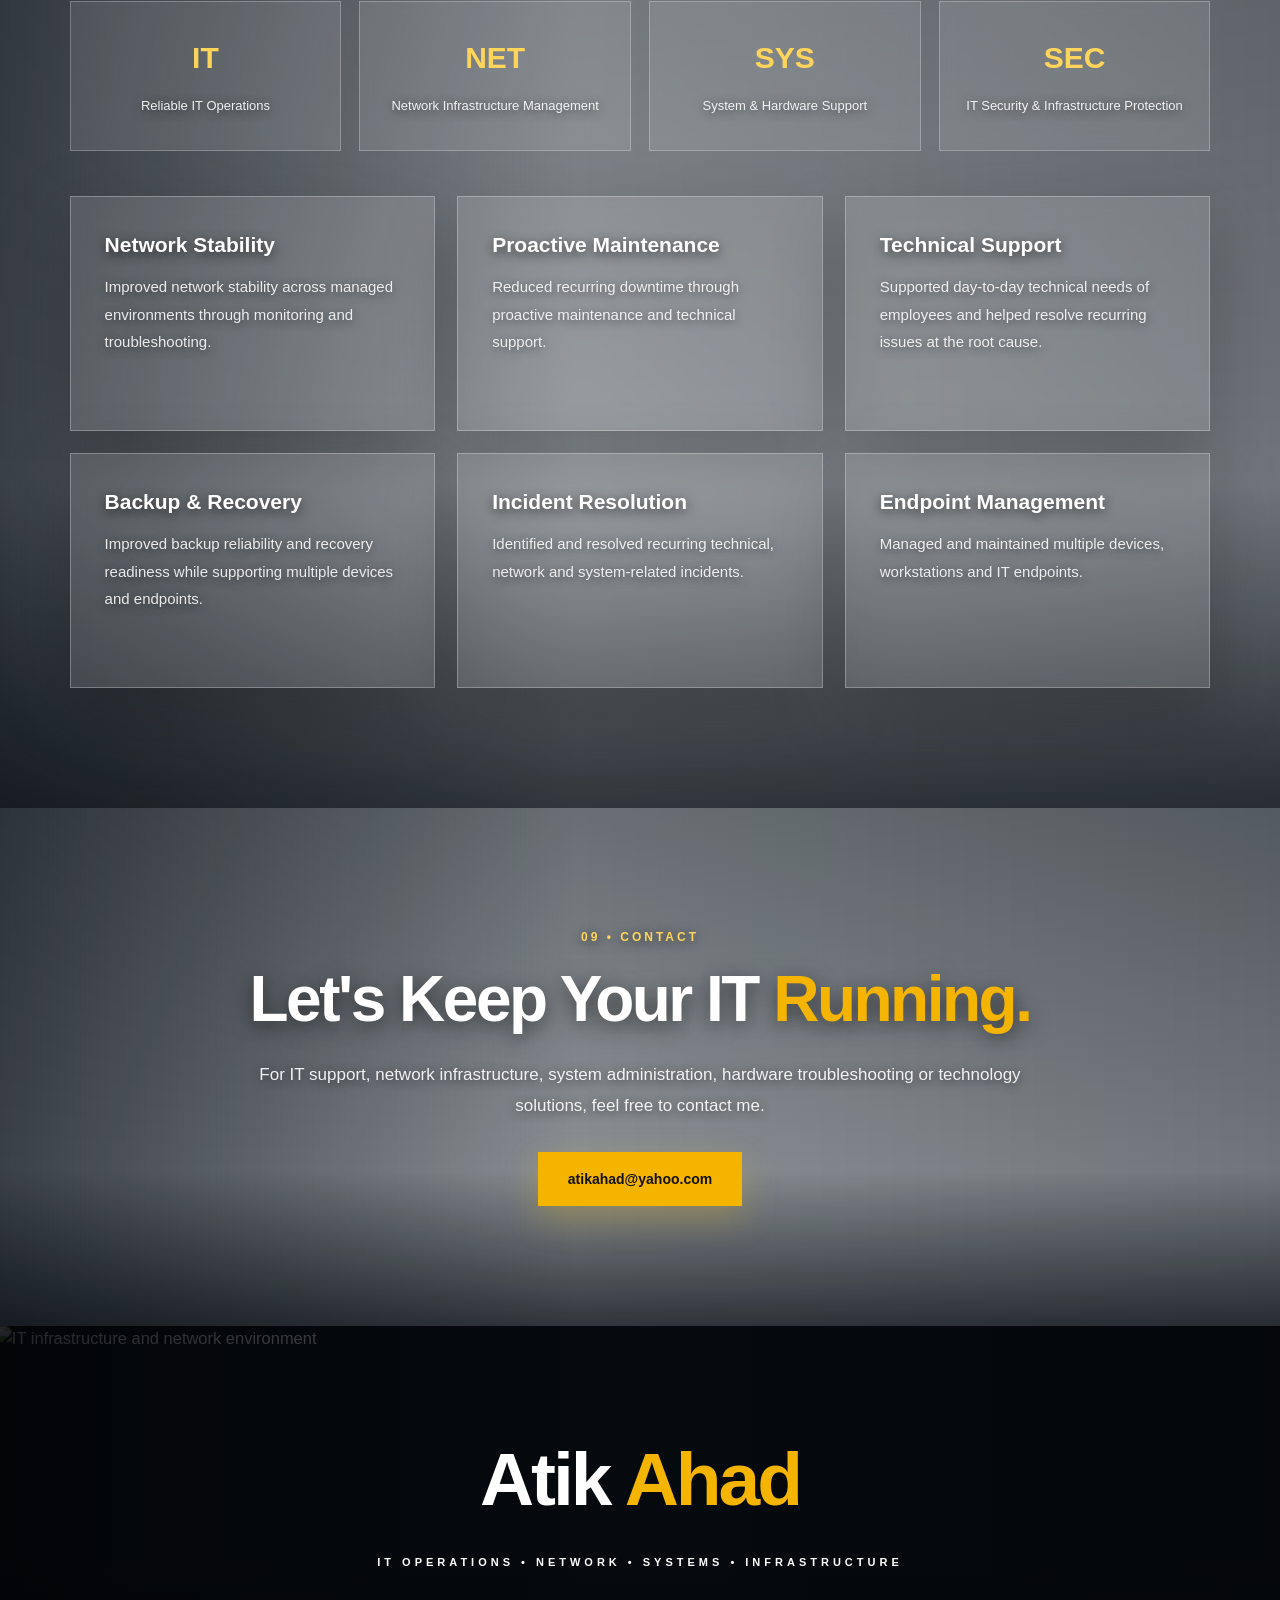
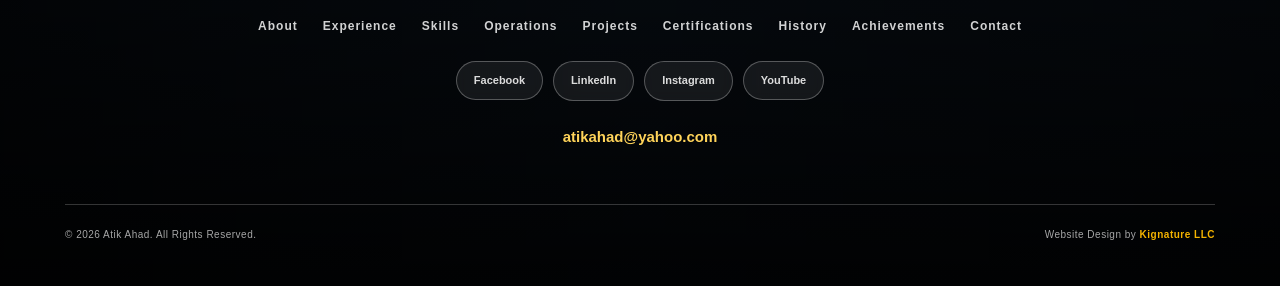
==== commit 05fb0725: "Update index.html" ====
--- a/index.html
+++ b/index.html
@@ -43,8 +43,8 @@
     <link rel="canonical" href="https://iamatikahad.github.io/atikahad.com/">
   -->
   <link
-  rel="canonical"
-  href="https://iamatikahad.github.io/atikahad.com/">
+    rel="canonical"
+    href="https://iamatikahad.github.io/atikahad.com/">
 
   <!-- Open Graph -->
 
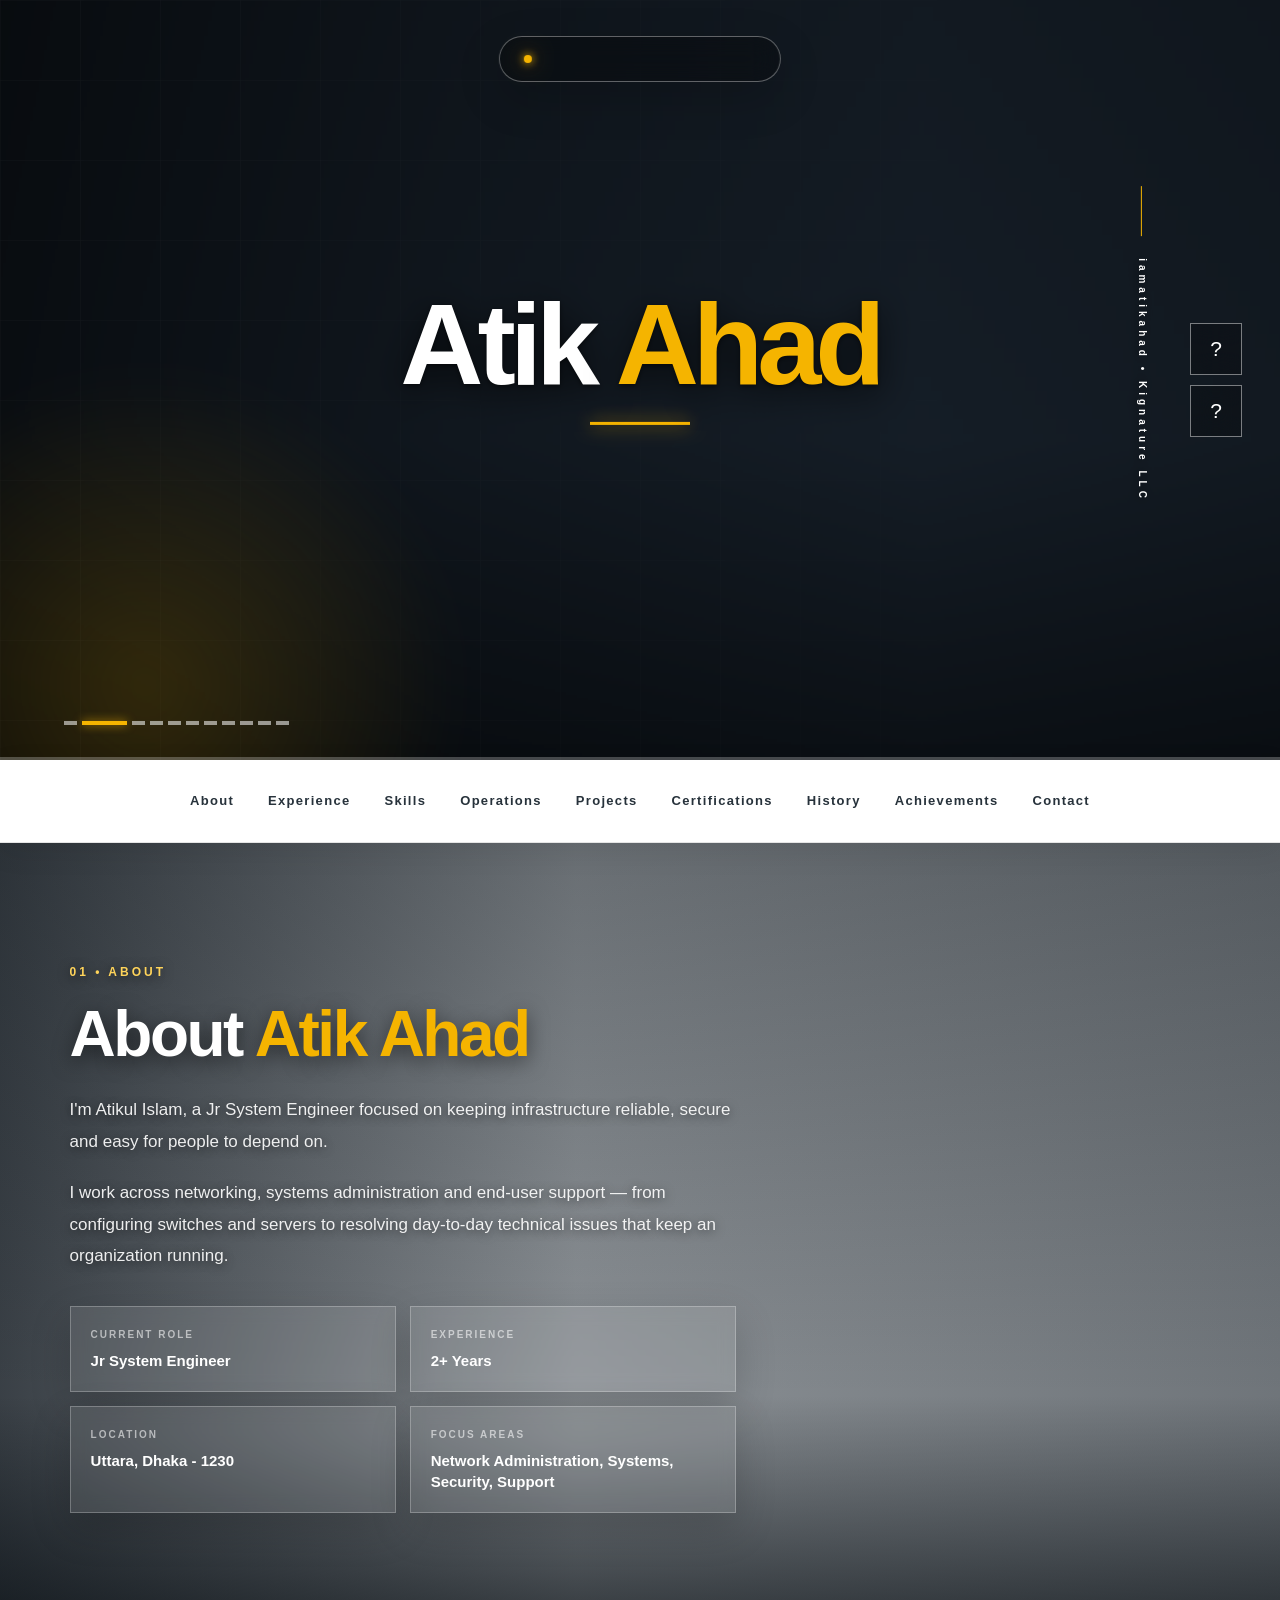
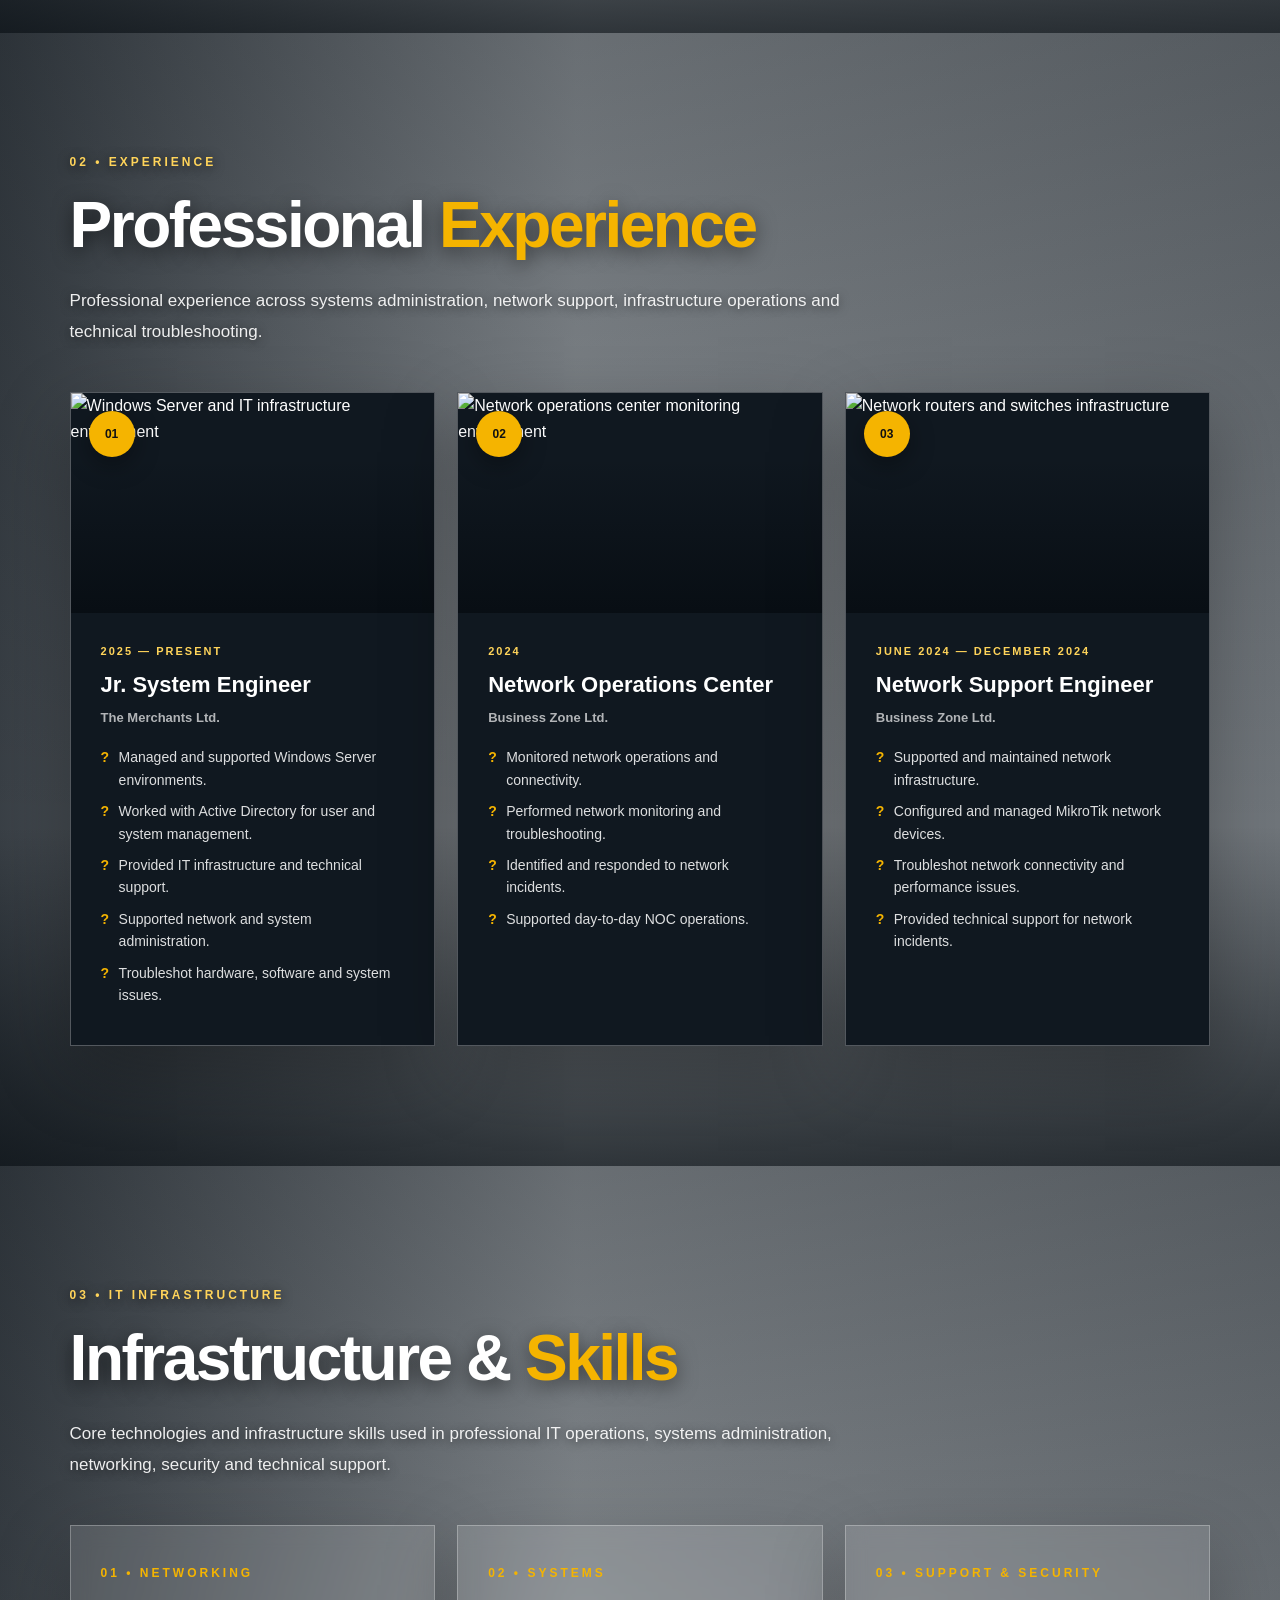
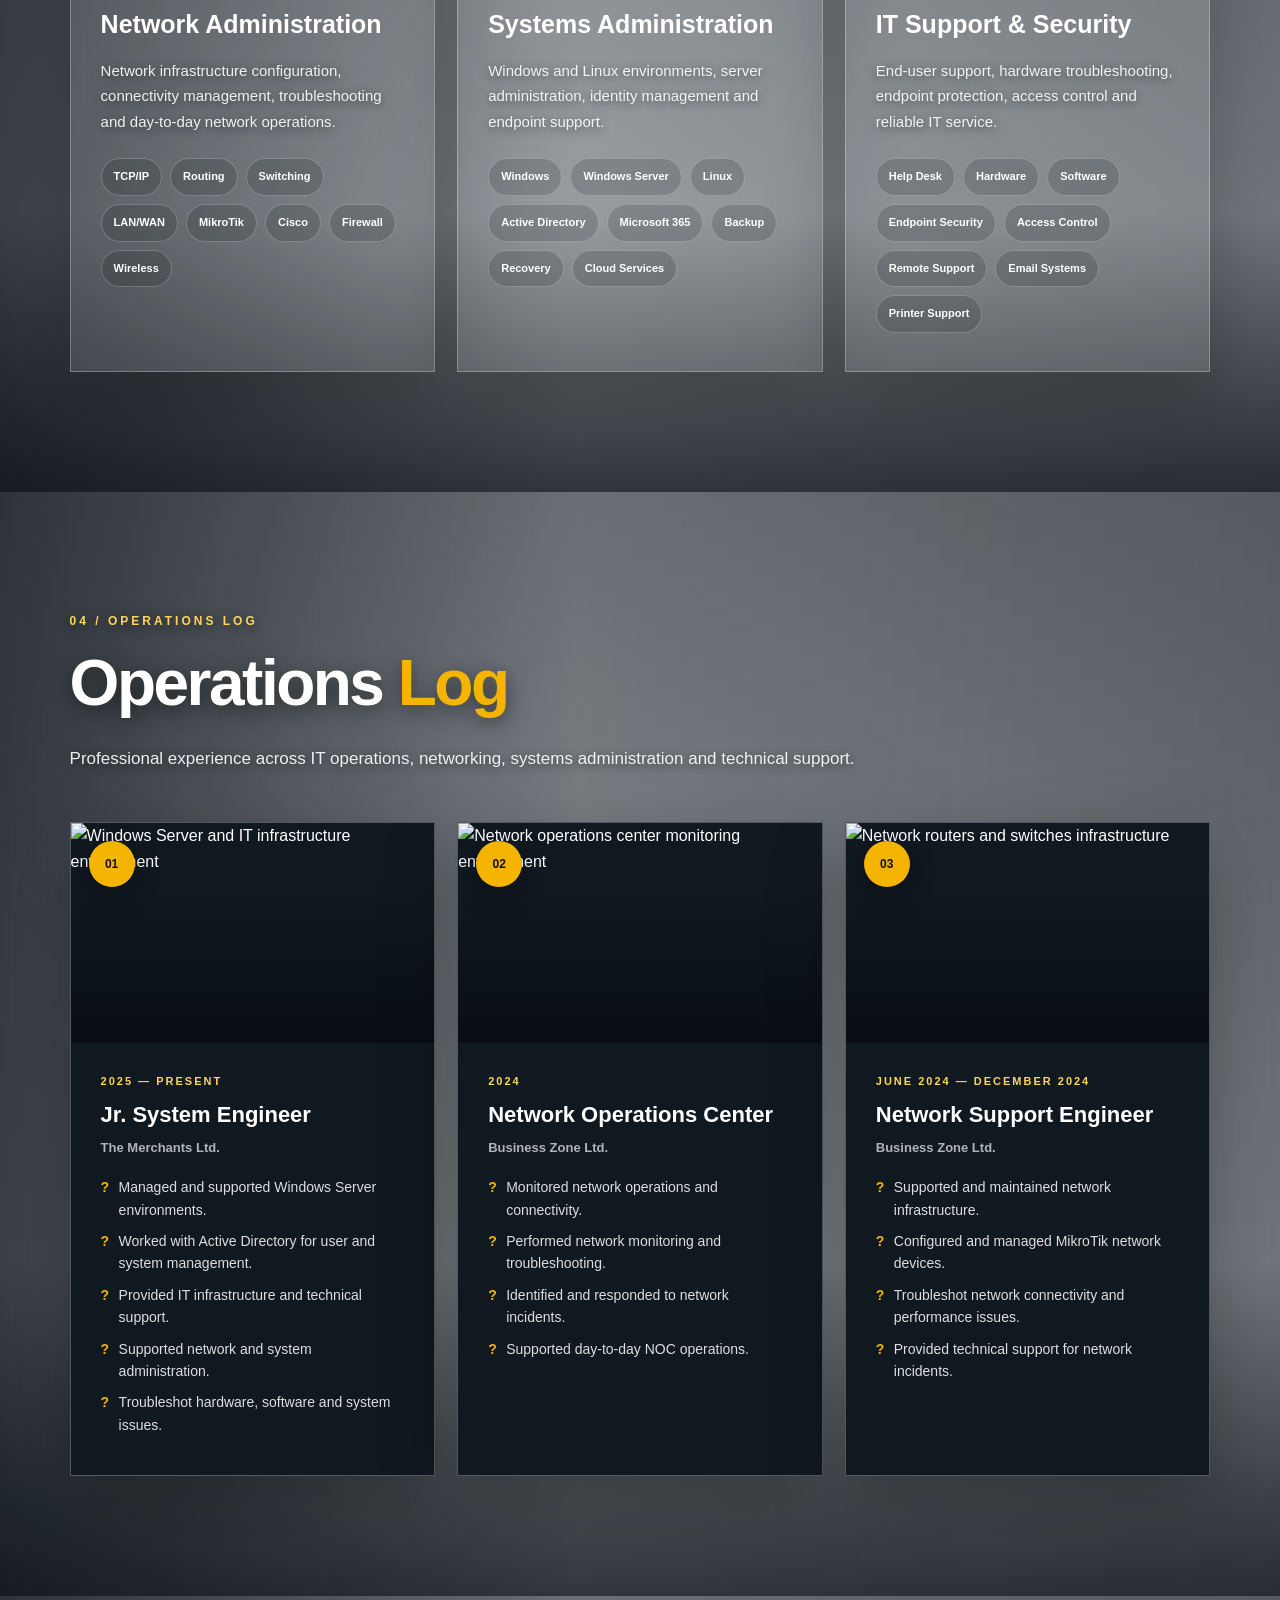
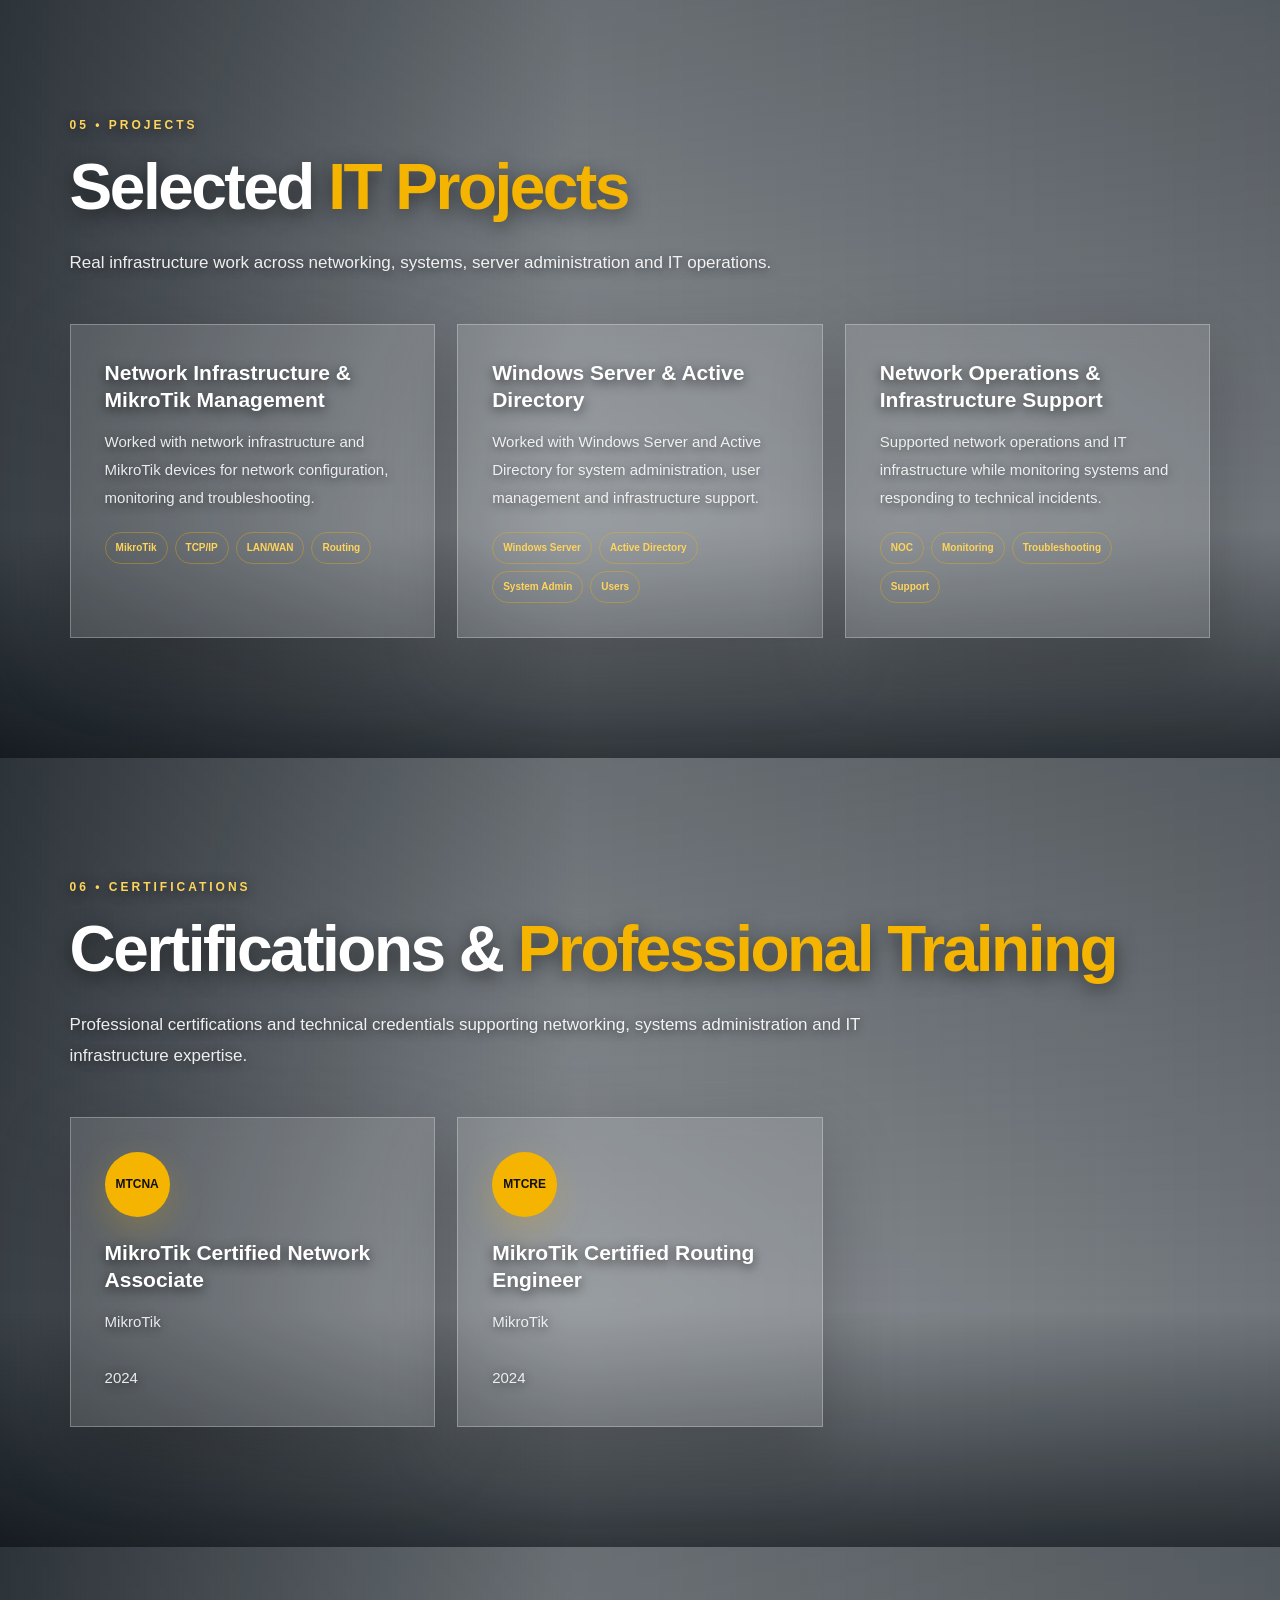
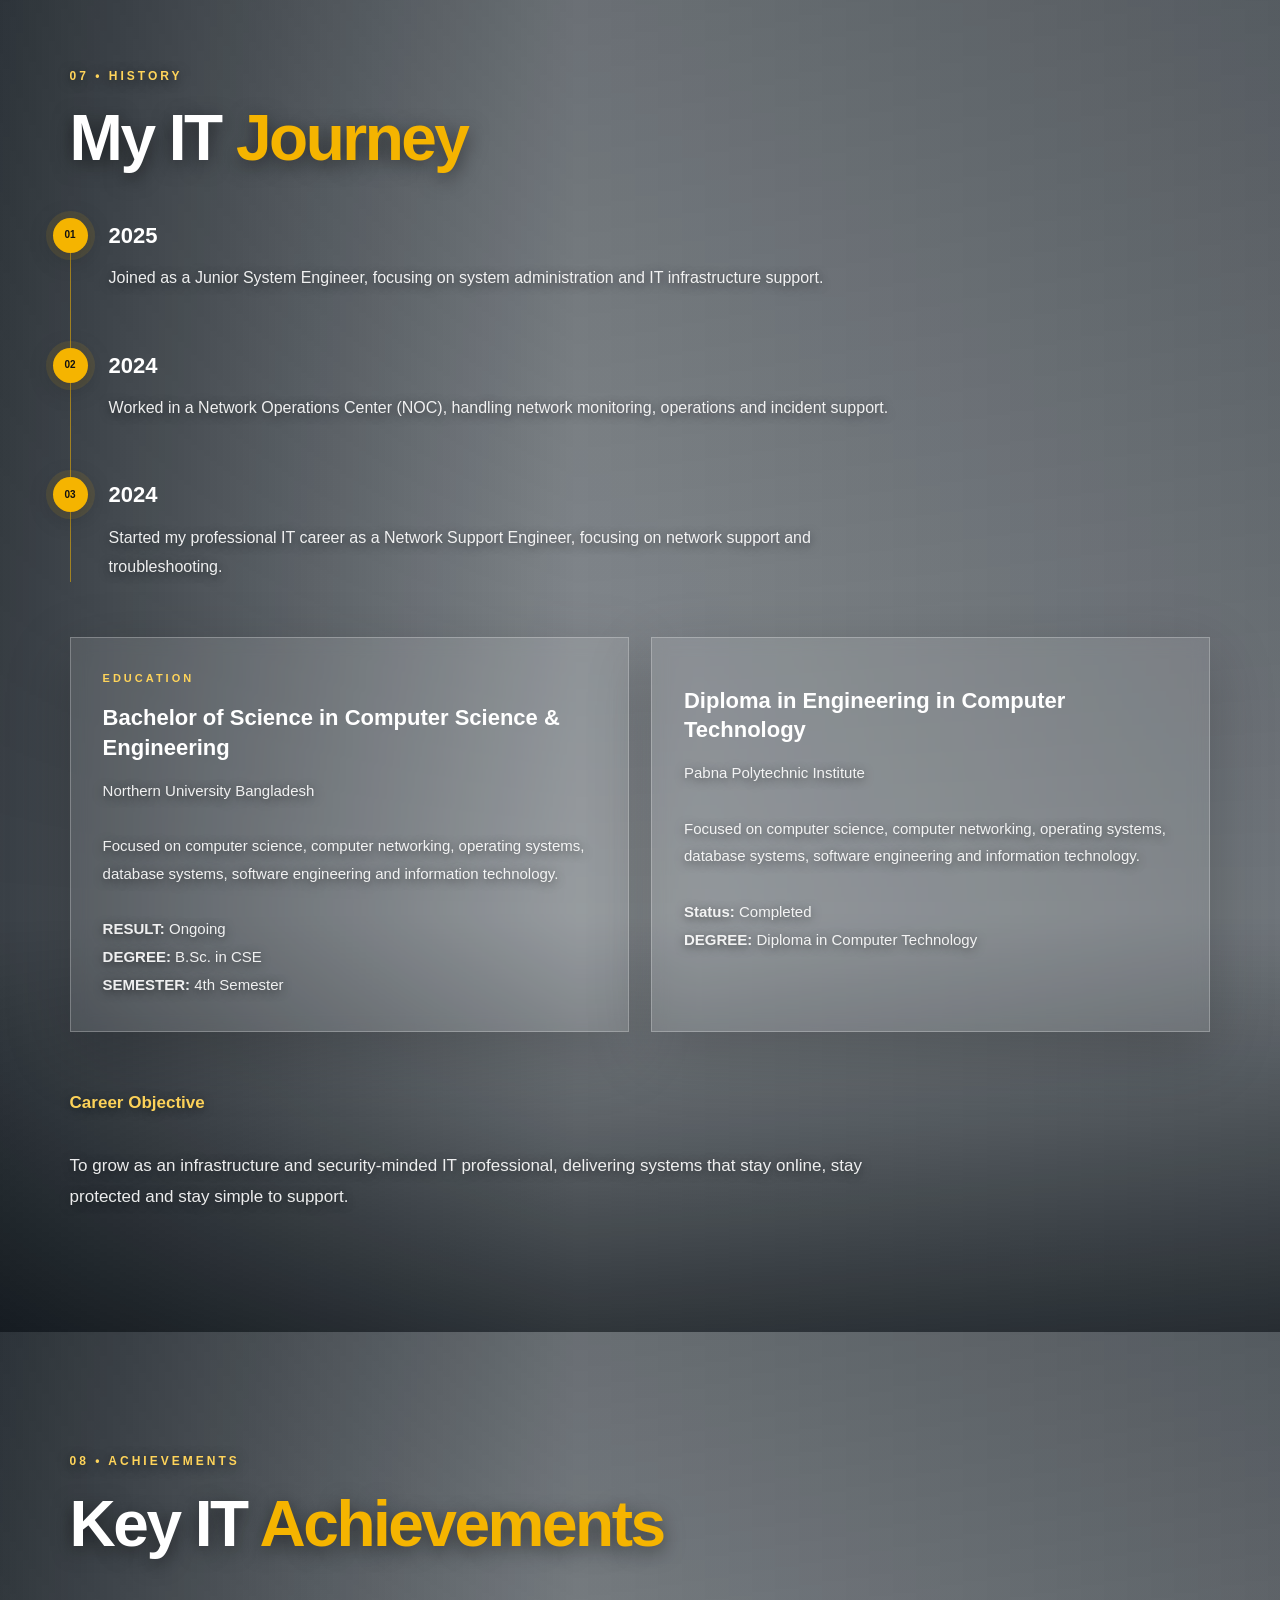
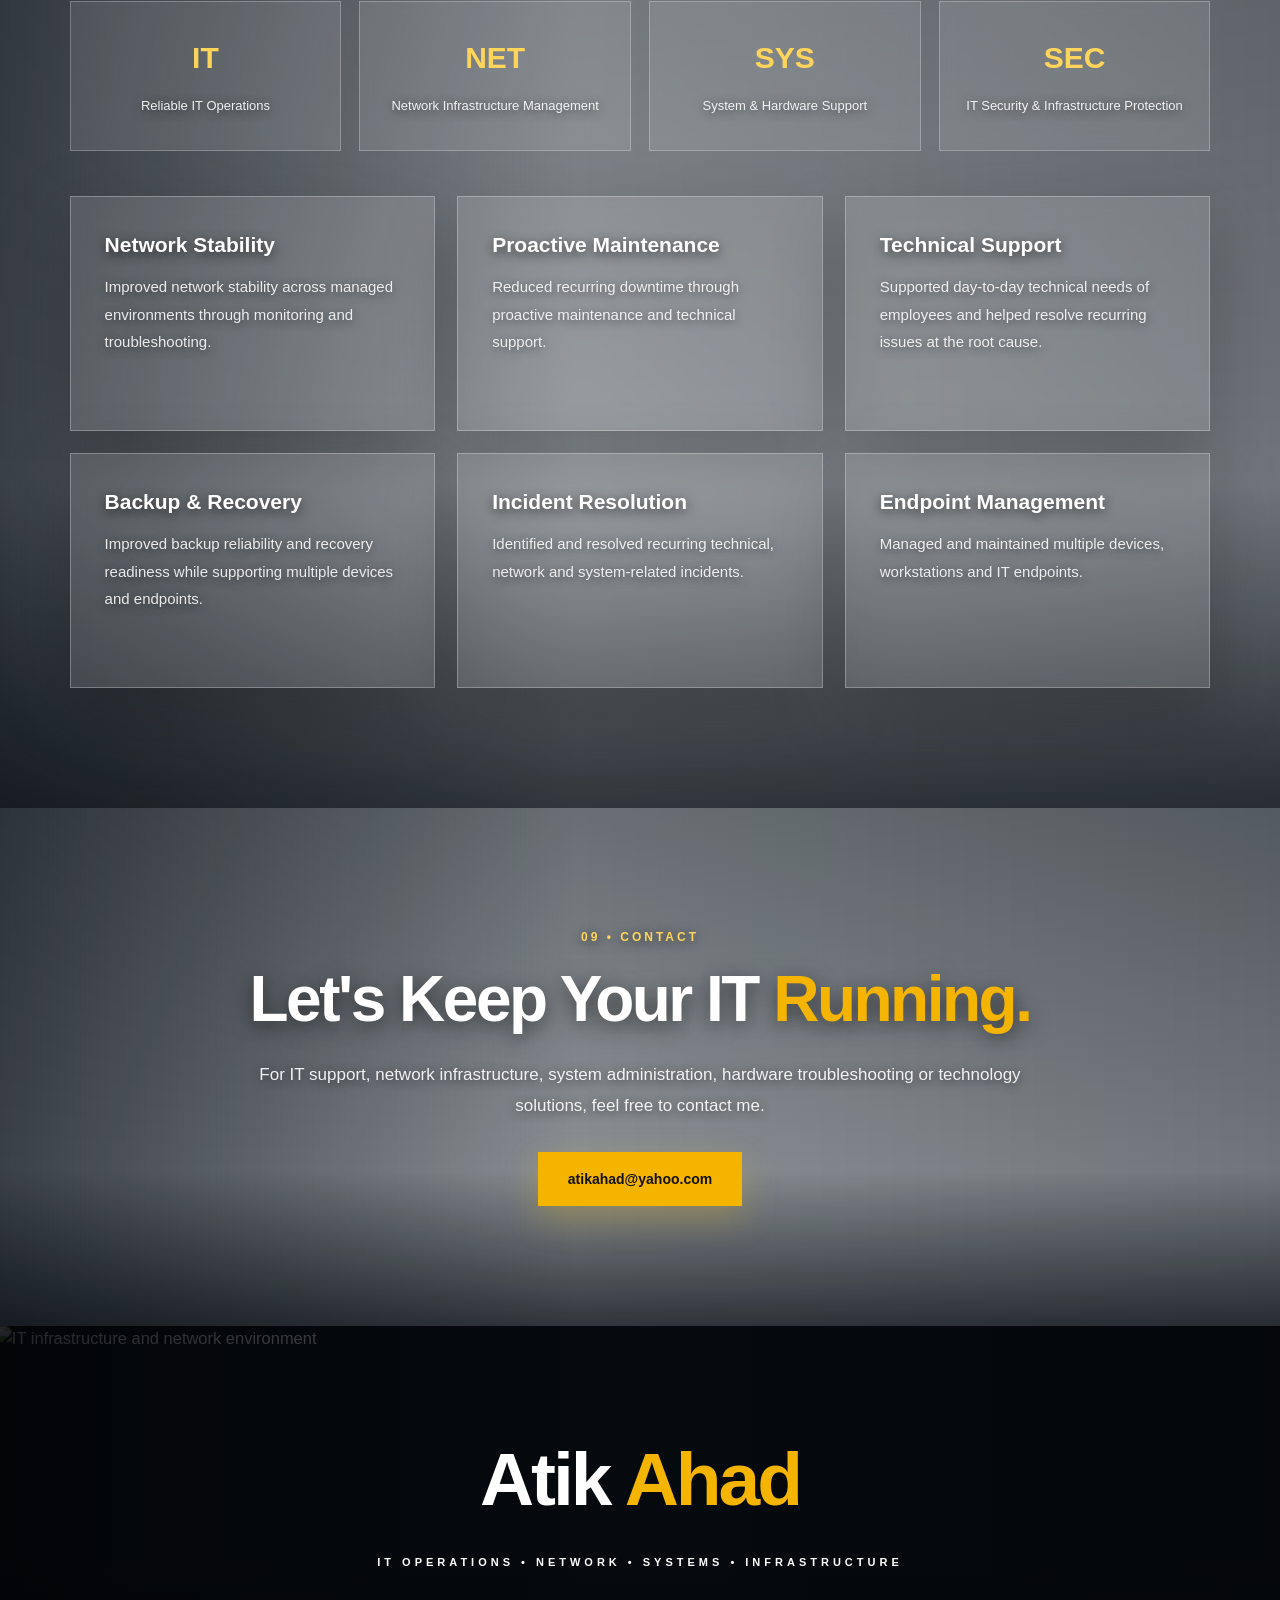
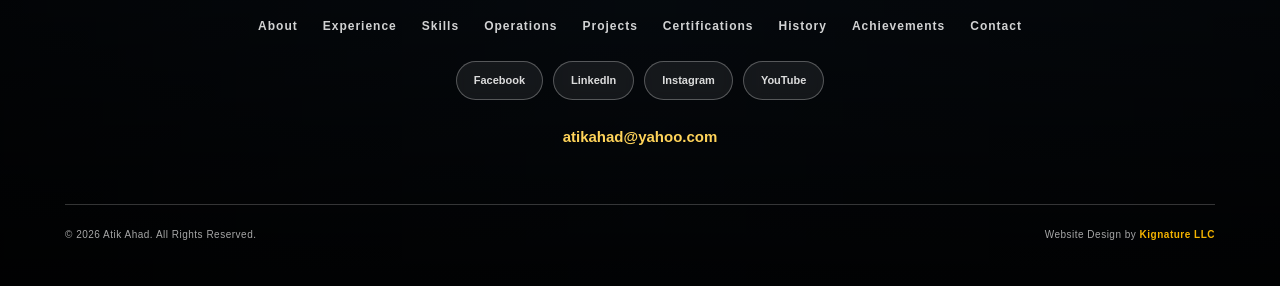
==== commit 5d3097a5: "Update index.html" ====
--- a/index.html
+++ b/index.html
@@ -42,9 +42,9 @@
     Example:
     <link rel="canonical" href="https://iamatikahad.github.io/atikahad.com/">
   -->
-  <link
-    rel="canonical"
-    href="https://iamatikahad.github.io/atikahad.com/">
+<link
+  rel="canonical"
+  href="https://atikahadcom.vercel.app/">
 
   <!-- Open Graph -->
 
